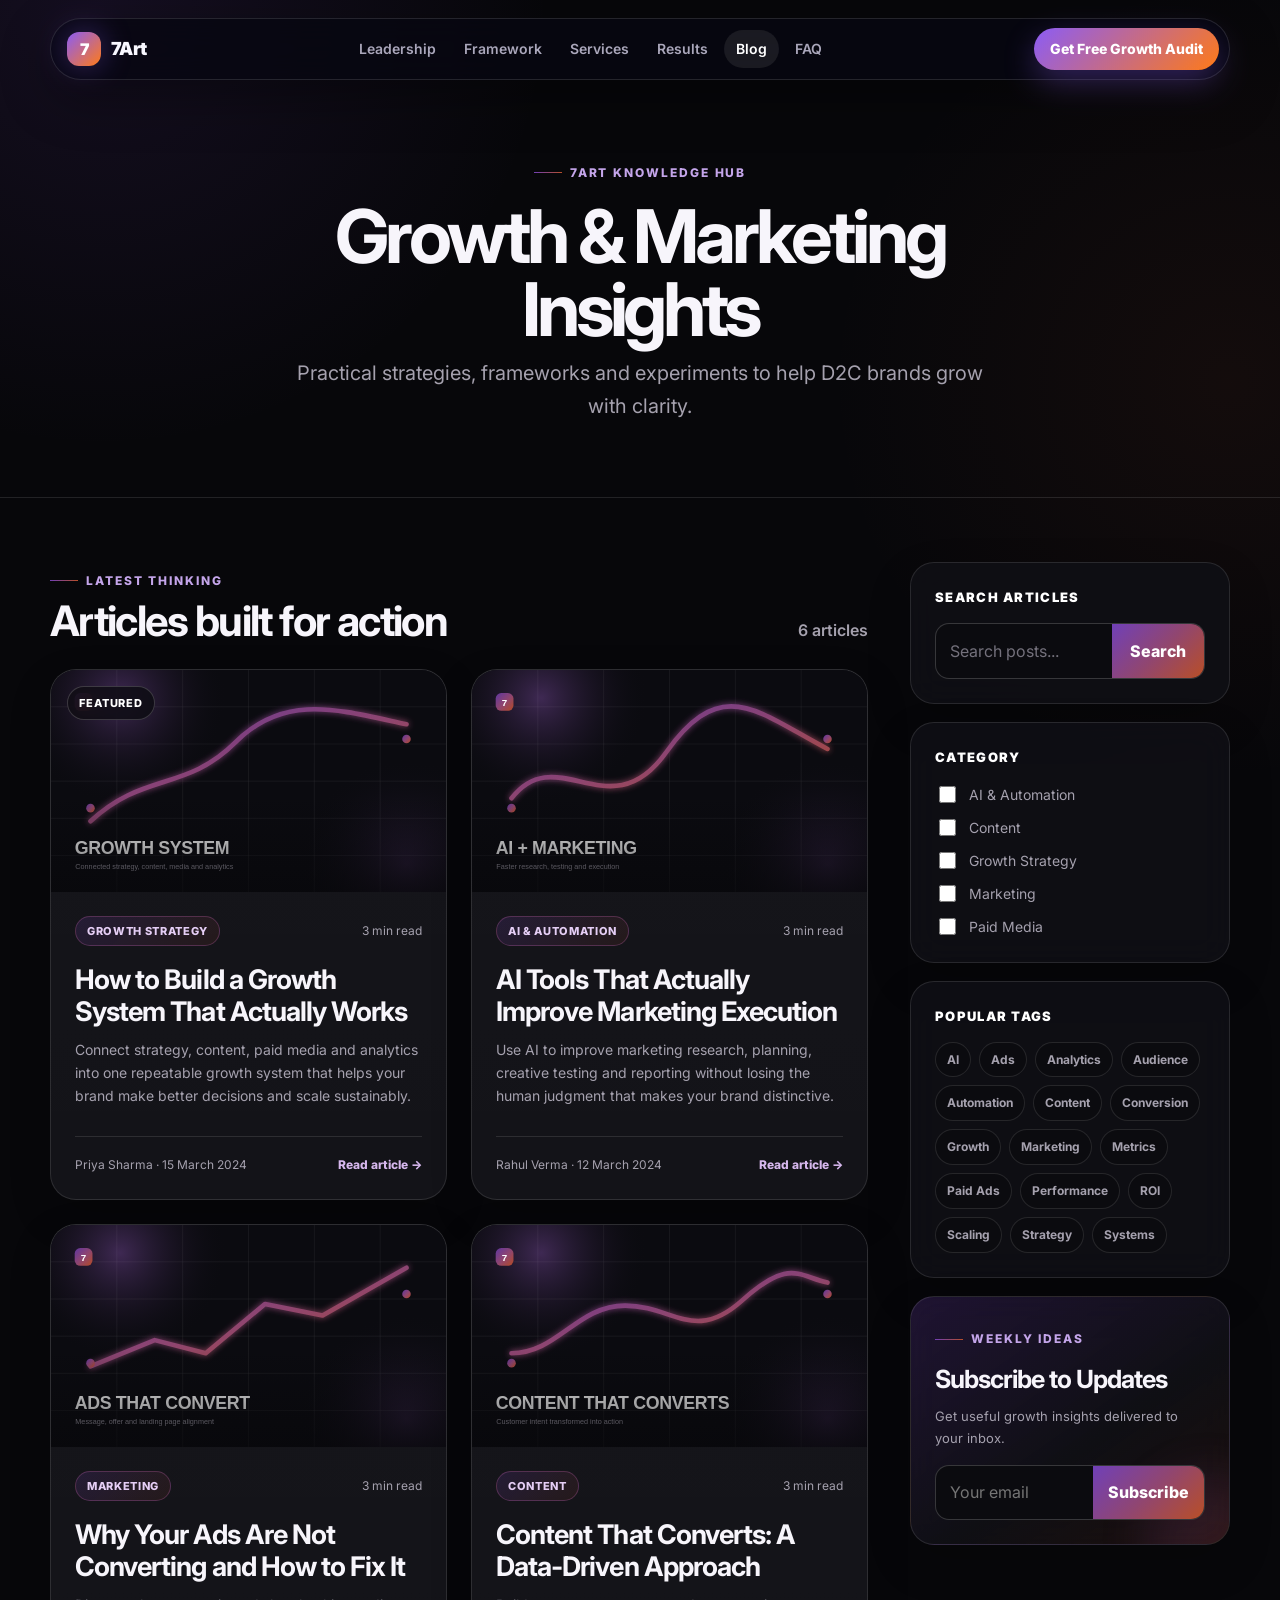
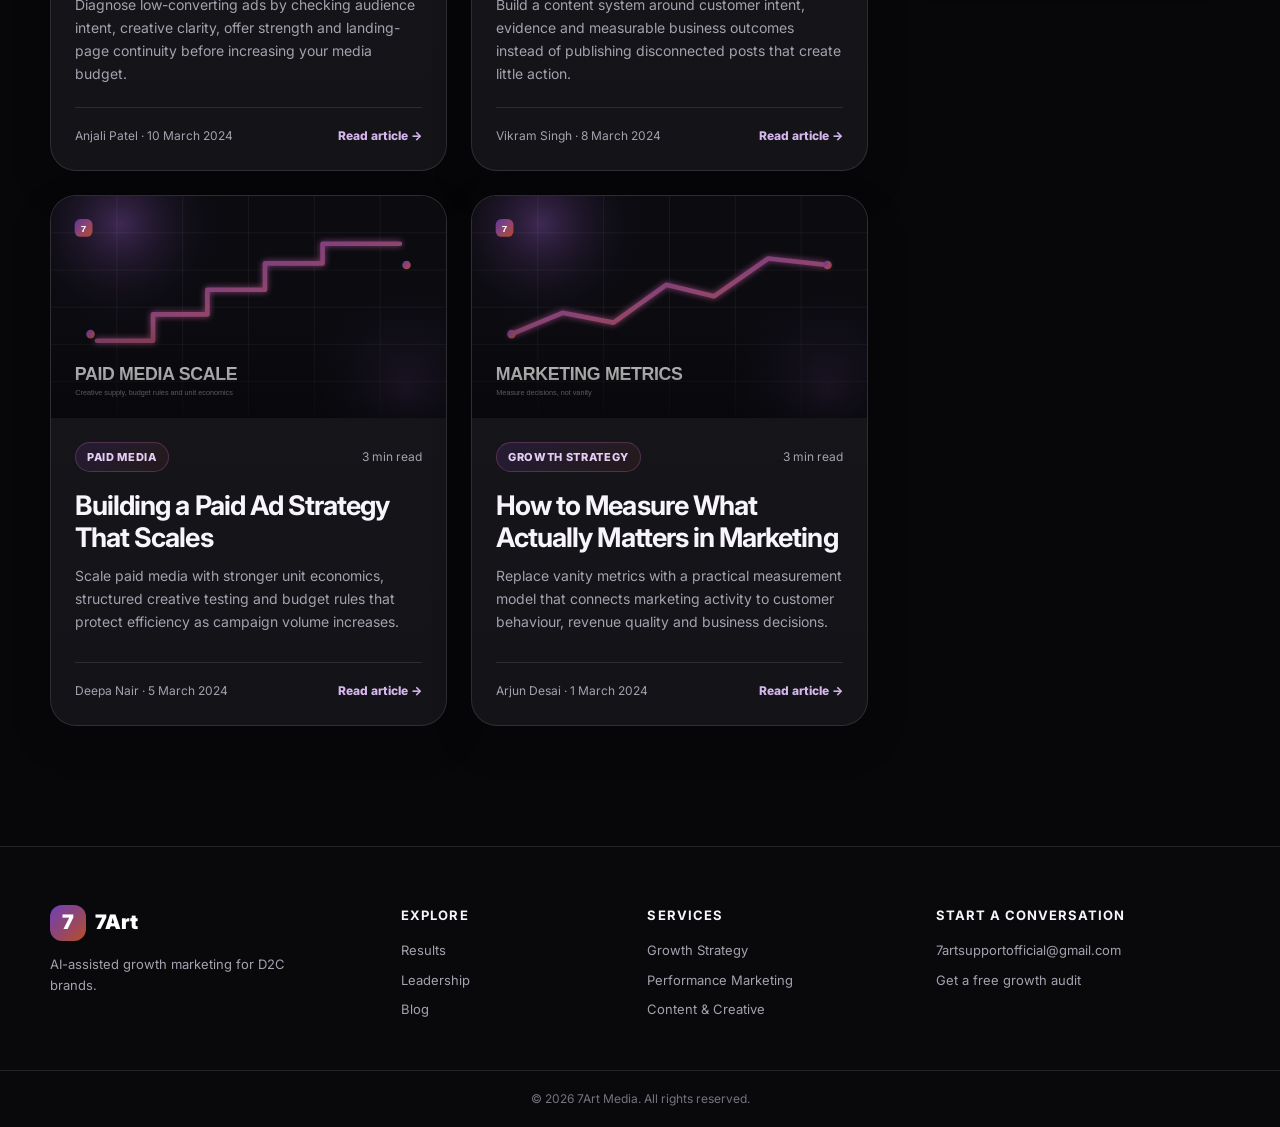
==== blog.html @ 2eda73a7 "Add files via upload" ====
<!doctype html>
<html lang="en">
<head>
  <meta charset="utf-8">
  <meta name="viewport" content="width=device-width, initial-scale=1">
  <title>Growth & Marketing Insights | 7Art Blog</title>
  <meta name="description" content="Actionable growth strategy, paid marketing, content, SEO and AI automation insights for D2C brands from the 7Art team.">
  <link rel="canonical" href="https://7artmedia.com/blog.html">
  <meta property="og:type" content="website">
  <meta property="og:title" content="Growth & Marketing Insights | 7Art Blog">
  <meta property="og:description" content="Actionable growth and marketing insights for ambitious D2C brands.">
  <meta property="og:url" content="https://7artmedia.com/blog.html">
  <meta property="og:image" content="https://7artmedia.com/favicon.png">
  <meta name="twitter:card" content="summary_large_image">
  <meta name="twitter:title" content="Growth & Marketing Insights | 7Art Blog">
  <meta name="twitter:description" content="Actionable growth and marketing insights for ambitious D2C brands.">
  <meta name="twitter:image" content="https://7artmedia.com/favicon.png">
  <link rel="alternate" type="application/rss+xml" title="7Art Blog RSS" href="https://7artmedia.com/rss.xml">
  <link rel="icon" href="/favicon.png">
  <link rel="preconnect" href="https://fonts.googleapis.com">
  <link rel="preconnect" href="https://fonts.gstatic.com" crossorigin>
  <link href="https://fonts.googleapis.com/css2?family=Inter:wght@400;500;600;700;800;900&display=swap" rel="stylesheet">
  <link rel="stylesheet" href="/global-navbar.css">
  <link rel="stylesheet" href="/blog-shared.css">
  <script type="application/ld+json">{"@context":"https://schema.org","@type":"ItemList","name":"7Art Growth & Marketing Insights","itemListElement":[{"@type":"ListItem","position":1,"url":"https://7artmedia.com/blog/how-to-build-a-growth-system-that-actually-works/","name":"How to Build a Growth System That Actually Works"},{"@type":"ListItem","position":2,"url":"https://7artmedia.com/blog/ai-tools-that-improve-marketing-execution/","name":"AI Tools That Actually Improve Marketing Execution"},{"@type":"ListItem","position":3,"url":"https://7artmedia.com/blog/why-your-ads-are-not-converting/","name":"Why Your Ads Are Not Converting and How to Fix It"},{"@type":"ListItem","position":4,"url":"https://7artmedia.com/blog/content-that-converts-data-driven-approach/","name":"Content That Converts: A Data-Driven Approach"},{"@type":"ListItem","position":5,"url":"https://7artmedia.com/blog/building-a-paid-ad-strategy-that-scales/","name":"Building a Paid Ad Strategy That Scales"},{"@type":"ListItem","position":6,"url":"https://7artmedia.com/blog/how-to-measure-what-matters-in-marketing/","name":"How to Measure What Actually Matters in Marketing"}]}</script>
</head>
<body class="blog-index-page">
  <a class="skip-link" href="#main-content">Skip to content</a>
  
  <nav class="global-nav" aria-label="Primary navigation" data-global-nav>
    <div class="global-nav__inner">
      <a class="global-nav__brand" href="/index.html" aria-label="7Art home">
        <span class="global-nav__mark" aria-hidden="true">7</span><span>7Art</span>
      </a>
      <div class="global-nav__links" id="globalNavLinks" data-global-nav-links>
        <a class="global-nav__link" href="/leadership.html">Leadership</a>
        <a class="global-nav__link" href="/index.html#framework">Framework</a>
        <a class="global-nav__link" href="/index.html#services">Services</a>
        <a class="global-nav__link" href="/results.html">Results</a>
        <a class="global-nav__link" href="/blog.html" aria-current="page">Blog</a>
        <a class="global-nav__link" href="/index.html#faq">FAQ</a>
      </div>
      <a class="global-nav__cta" href="/index.html#contact">Get Free Growth Audit</a>
      <button class="global-nav__toggle" type="button" aria-label="Open navigation" aria-controls="globalNavLinks" aria-expanded="false" data-global-nav-toggle>☰</button>
    </div>
  </nav>
  <header class="blog-hero">
    <div class="blog-shell">
      <span class="eyebrow">7ART KNOWLEDGE HUB</span>
      <h1>Growth &amp; Marketing Insights</h1>
      <p>Practical strategies, frameworks and experiments to help D2C brands grow with clarity.</p>
    </div>
  </header>
  <main class="blog-shell blog-layout" id="main-content">
    <section aria-labelledby="latest-posts-title">
      <div class="section-heading"><div><span class="eyebrow">LATEST THINKING</span><h2 id="latest-posts-title">Articles built for action</h2></div><p id="resultCount" aria-live="polite">6 articles</p></div>
      <div class="blog-grid" id="blogGrid"><article class="blog-card" data-blog-card data-category="growth strategy" data-tags="growth|strategy|systems" data-search="how to build a growth system that actually works connect strategy, content, paid media and analytics into one repeatable growth system that helps your brand make better decisions and scale sustainably. growth strategy growth strategy systems">
    <a class="blog-card__image" href="/blog/how-to-build-a-growth-system-that-actually-works/" aria-label="Read How to Build a Growth System That Actually Works">
      <img src="/assets/blog/placeholders/growth-system.svg" alt="Abstract purple and orange growth system framework with connected stages" loading="lazy" width="1200" height="675">
      <span class="featured-label">Featured</span>
    </a>
    <div class="blog-card__content">
      <div class="blog-card__meta"><span class="category-pill">Growth Strategy</span><span>3 min read</span></div>
      <h2><a href="/blog/how-to-build-a-growth-system-that-actually-works/">How to Build a Growth System That Actually Works</a></h2>
      <p>Connect strategy, content, paid media and analytics into one repeatable growth system that helps your brand make better decisions and scale sustainably.</p>
      <div class="blog-card__bottom"><span>Priya Sharma · <time datetime="2024-03-15T09:00:00.000Z">15 March 2024</time></span><a class="read-link" href="/blog/how-to-build-a-growth-system-that-actually-works/">Read article <span aria-hidden="true">→</span></a></div>
    </div>
  </article>
<article class="blog-card" data-blog-card data-category="ai &amp; automation" data-tags="ai|automation|marketing" data-search="ai tools that actually improve marketing execution use ai to improve marketing research, planning, creative testing and reporting without losing the human judgment that makes your brand distinctive. ai &amp; automation ai automation marketing">
    <a class="blog-card__image" href="/blog/ai-tools-that-improve-marketing-execution/" aria-label="Read AI Tools That Actually Improve Marketing Execution">
      <img src="/assets/blog/placeholders/ai-marketing.svg" alt="Abstract AI marketing workflow with connected purple and orange nodes" loading="lazy" width="1200" height="675">
      
    </a>
    <div class="blog-card__content">
      <div class="blog-card__meta"><span class="category-pill">AI &amp; Automation</span><span>3 min read</span></div>
      <h2><a href="/blog/ai-tools-that-improve-marketing-execution/">AI Tools That Actually Improve Marketing Execution</a></h2>
      <p>Use AI to improve marketing research, planning, creative testing and reporting without losing the human judgment that makes your brand distinctive.</p>
      <div class="blog-card__bottom"><span>Rahul Verma · <time datetime="2024-03-12T09:00:00.000Z">12 March 2024</time></span><a class="read-link" href="/blog/ai-tools-that-improve-marketing-execution/">Read article <span aria-hidden="true">→</span></a></div>
    </div>
  </article>
<article class="blog-card" data-blog-card data-category="marketing" data-tags="ads|conversion|performance" data-search="why your ads are not converting and how to fix it diagnose low-converting ads by checking audience intent, creative clarity, offer strength and landing-page continuity before increasing your media budget. marketing ads conversion performance">
    <a class="blog-card__image" href="/blog/why-your-ads-are-not-converting/" aria-label="Read Why Your Ads Are Not Converting and How to Fix It">
      <img src="/assets/blog/placeholders/ads-converting.svg" alt="Marketing conversion dashboard with a rising purple and orange performance line" loading="lazy" width="1200" height="675">
      
    </a>
    <div class="blog-card__content">
      <div class="blog-card__meta"><span class="category-pill">Marketing</span><span>3 min read</span></div>
      <h2><a href="/blog/why-your-ads-are-not-converting/">Why Your Ads Are Not Converting and How to Fix It</a></h2>
      <p>Diagnose low-converting ads by checking audience intent, creative clarity, offer strength and landing-page continuity before increasing your media budget.</p>
      <div class="blog-card__bottom"><span>Anjali Patel · <time datetime="2024-03-10T09:00:00.000Z">10 March 2024</time></span><a class="read-link" href="/blog/why-your-ads-are-not-converting/">Read article <span aria-hidden="true">→</span></a></div>
    </div>
  </article>
<article class="blog-card" data-blog-card data-category="content" data-tags="content|audience|conversion" data-search="content that converts: a data-driven approach build a content system around customer intent, evidence and measurable business outcomes instead of publishing disconnected posts that create little action. content content audience conversion">
    <a class="blog-card__image" href="/blog/content-that-converts-data-driven-approach/" aria-label="Read Content That Converts: A Data-Driven Approach">
      <img src="/assets/blog/placeholders/content-converts.svg" alt="Content strategy blocks flowing into a purple and orange conversion path" loading="lazy" width="1200" height="675">
      
    </a>
    <div class="blog-card__content">
      <div class="blog-card__meta"><span class="category-pill">Content</span><span>3 min read</span></div>
      <h2><a href="/blog/content-that-converts-data-driven-approach/">Content That Converts: A Data-Driven Approach</a></h2>
      <p>Build a content system around customer intent, evidence and measurable business outcomes instead of publishing disconnected posts that create little action.</p>
      <div class="blog-card__bottom"><span>Vikram Singh · <time datetime="2024-03-08T09:00:00.000Z">8 March 2024</time></span><a class="read-link" href="/blog/content-that-converts-data-driven-approach/">Read article <span aria-hidden="true">→</span></a></div>
    </div>
  </article>
<article class="blog-card" data-blog-card data-category="paid media" data-tags="paid ads|scaling|strategy" data-search="building a paid ad strategy that scales scale paid media with stronger unit economics, structured creative testing and budget rules that protect efficiency as campaign volume increases. paid media paid ads scaling strategy">
    <a class="blog-card__image" href="/blog/building-a-paid-ad-strategy-that-scales/" aria-label="Read Building a Paid Ad Strategy That Scales">
      <img src="/assets/blog/placeholders/paid-ad-strategy.svg" alt="Paid advertising scale framework represented by layered purple and orange bars" loading="lazy" width="1200" height="675">
      
    </a>
    <div class="blog-card__content">
      <div class="blog-card__meta"><span class="category-pill">Paid Media</span><span>3 min read</span></div>
      <h2><a href="/blog/building-a-paid-ad-strategy-that-scales/">Building a Paid Ad Strategy That Scales</a></h2>
      <p>Scale paid media with stronger unit economics, structured creative testing and budget rules that protect efficiency as campaign volume increases.</p>
      <div class="blog-card__bottom"><span>Deepa Nair · <time datetime="2024-03-05T09:00:00.000Z">5 March 2024</time></span><a class="read-link" href="/blog/building-a-paid-ad-strategy-that-scales/">Read article <span aria-hidden="true">→</span></a></div>
    </div>
  </article>
<article class="blog-card" data-blog-card data-category="growth strategy" data-tags="metrics|analytics|roi" data-search="how to measure what actually matters in marketing replace vanity metrics with a practical measurement model that connects marketing activity to customer behaviour, revenue quality and business decisions. growth strategy metrics analytics roi">
    <a class="blog-card__image" href="/blog/how-to-measure-what-matters-in-marketing/" aria-label="Read How to Measure What Actually Matters in Marketing">
      <img src="/assets/blog/placeholders/marketing-metrics.svg" alt="Marketing measurement dashboard with dark purple and orange data visualisation" loading="lazy" width="1200" height="675">
      
    </a>
    <div class="blog-card__content">
      <div class="blog-card__meta"><span class="category-pill">Growth Strategy</span><span>3 min read</span></div>
      <h2><a href="/blog/how-to-measure-what-matters-in-marketing/">How to Measure What Actually Matters in Marketing</a></h2>
      <p>Replace vanity metrics with a practical measurement model that connects marketing activity to customer behaviour, revenue quality and business decisions.</p>
      <div class="blog-card__bottom"><span>Arjun Desai · <time datetime="2024-03-01T09:00:00.000Z">1 March 2024</time></span><a class="read-link" href="/blog/how-to-measure-what-matters-in-marketing/">Read article <span aria-hidden="true">→</span></a></div>
    </div>
  </article></div>
      <nav class="pagination" id="pagination" aria-label="Blog pagination"></nav>
      <div class="empty-state" id="emptyState" hidden><h2>No matching posts</h2><p>Try a different search term or clear the filters.</p><button type="button" id="clearFilters">Clear all filters</button></div>
    </section>
    <aside class="blog-sidebar" aria-label="Blog filters">
      <div class="sidebar-card">
        <label class="filter-title" for="searchInput">Search articles</label>
        <div class="search-box"><input id="searchInput" type="search" placeholder="Search posts..." autocomplete="off"><button type="button" id="searchButton">Search</button></div>
      </div>
      <div class="sidebar-card">
        <h2 class="filter-title">Category</h2>
        <div class="filter-options"><label class="filter-option"><input type="checkbox" value="ai &amp; automation"><span>AI &amp; Automation</span></label><label class="filter-option"><input type="checkbox" value="content"><span>Content</span></label><label class="filter-option"><input type="checkbox" value="growth strategy"><span>Growth Strategy</span></label><label class="filter-option"><input type="checkbox" value="marketing"><span>Marketing</span></label><label class="filter-option"><input type="checkbox" value="paid media"><span>Paid Media</span></label></div>
      </div>
      <div class="sidebar-card">
        <h2 class="filter-title">Popular tags</h2>
        <div class="tag-list"><button type="button" class="tag" data-tag="ai">AI</button><button type="button" class="tag" data-tag="ads">Ads</button><button type="button" class="tag" data-tag="analytics">Analytics</button><button type="button" class="tag" data-tag="audience">Audience</button><button type="button" class="tag" data-tag="automation">Automation</button><button type="button" class="tag" data-tag="content">Content</button><button type="button" class="tag" data-tag="conversion">Conversion</button><button type="button" class="tag" data-tag="growth">Growth</button><button type="button" class="tag" data-tag="marketing">Marketing</button><button type="button" class="tag" data-tag="metrics">Metrics</button><button type="button" class="tag" data-tag="paid ads">Paid Ads</button><button type="button" class="tag" data-tag="performance">Performance</button><button type="button" class="tag" data-tag="roi">ROI</button><button type="button" class="tag" data-tag="scaling">Scaling</button><button type="button" class="tag" data-tag="strategy">Strategy</button><button type="button" class="tag" data-tag="systems">Systems</button></div>
      </div>
      <div class="sidebar-card subscribe-card">
        <span class="eyebrow">WEEKLY IDEAS</span><h2>Subscribe to Updates</h2><p>Get useful growth insights delivered to your inbox.</p>
        <form class="newsletter" id="newsletterForm"><label class="sr-only" for="newsletterEmail">Your email</label><input id="newsletterEmail" type="email" placeholder="Your email" required><button type="submit">Subscribe</button></form>
      </div>
    </aside>
  </main>
  
  <footer class="blog-footer-site">
    <div class="blog-footer-grid">
      <div>
        <a class="footer-brand" href="/index.html"><span>7</span>7Art</a>
        <p>AI-assisted growth marketing for D2C brands.</p>
      </div>
      <div><h2>Explore</h2><a href="/results.html">Results</a><a href="/leadership.html">Leadership</a><a href="/blog.html">Blog</a></div>
      <div><h2>Services</h2><a href="/index.html#services">Growth Strategy</a><a href="/index.html#services">Performance Marketing</a><a href="/index.html#services">Content & Creative</a></div>
      <div><h2>Start a conversation</h2><a href="mailto:7artsupportofficial@gmail.com">7artsupportofficial@gmail.com</a><a href="/index.html#contact">Get a free growth audit</a></div>
    </div>
    <div class="blog-footer-bottom">© 2026 7Art Media. All rights reserved.</div>
  </footer>
  <script src="/global-navbar.js"></script>
  <script src="/blog.js"></script>
</body>
</html>
---- global-navbar.css ----
/* Shared 7Art navigation — used on Home, Leadership, Results and Blog */
.global-nav,
.global-nav * {
  box-sizing: border-box;
}

.global-nav {
  --global-nav-text: #f8f7ff;
  --global-nav-muted: #aaa7bb;
  --global-nav-stroke: rgba(255, 255, 255, 0.12);
  --global-nav-purple: #8b5cf6;
  --global-nav-orange: #ff7a18;
  position: fixed;
  top: 18px;
  left: 50%;
  z-index: 1000;
  width: min(1180px, calc(100% - 28px));
  transform: translateX(-50%);
  border: 1px solid var(--global-nav-stroke);
  border-radius: 999px;
  background: rgba(7, 7, 17, 0.78);
  -webkit-backdrop-filter: blur(22px);
  backdrop-filter: blur(22px);
  box-shadow: 0 18px 50px rgba(0, 0, 0, 0.35);
  color: var(--global-nav-text);
  font-family: Inter, system-ui, -apple-system, BlinkMacSystemFont, "Segoe UI", sans-serif;
}

.global-nav__inner {
  min-height: 60px;
  display: flex;
  align-items: center;
  justify-content: space-between;
  gap: 22px;
  padding: 8px 10px 8px 16px;
}

.global-nav__brand {
  display: inline-flex;
  align-items: center;
  gap: 10px;
  flex: 0 0 auto;
  color: var(--global-nav-text);
  text-decoration: none;
  font-size: 18px;
  font-weight: 900;
  line-height: 1;
  letter-spacing: -0.04em;
}

.global-nav__mark {
  width: 34px;
  height: 34px;
  display: grid;
  place-items: center;
  flex: 0 0 34px;
  border-radius: 12px;
  color: #fff;
  background: linear-gradient(135deg, var(--global-nav-purple), var(--global-nav-orange));
  box-shadow: 0 0 30px rgba(139, 92, 246, 0.38);
  font-size: 16px;
  font-weight: 900;
  line-height: 1;
}

.global-nav__links {
  display: flex;
  align-items: center;
  justify-content: center;
  gap: 4px;
  margin: 0 auto;
}

.global-nav__link {
  display: inline-flex;
  align-items: center;
  justify-content: center;
  min-height: 38px;
  padding: 0 12px;
  border-radius: 999px;
  color: var(--global-nav-muted);
  text-decoration: none;
  white-space: nowrap;
  font-size: 14px;
  font-weight: 600;
  line-height: 1;
  letter-spacing: 0;
  transition: color 0.25s ease, background 0.25s ease;
}

.global-nav__link:hover,
.global-nav__link:focus-visible,
.global-nav__link[aria-current="page"] {
  color: #fff;
  background: rgba(255, 255, 255, 0.08);
}

.global-nav__cta {
  min-height: 42px;
  display: inline-flex;
  align-items: center;
  justify-content: center;
  flex: 0 0 auto;
  padding: 0 16px;
  border-radius: 999px;
  color: #fff;
  background: linear-gradient(135deg, var(--global-nav-purple), var(--global-nav-orange));
  box-shadow: 0 12px 32px rgba(139, 92, 246, 0.32);
  text-decoration: none;
  white-space: nowrap;
  font-size: 14px;
  font-weight: 800;
  line-height: 1;
  transition: transform 0.25s ease, box-shadow 0.25s ease;
}

.global-nav__cta:hover,
.global-nav__cta:focus-visible {
  color: #fff;
  transform: translateY(-2px);
  box-shadow: 0 17px 42px rgba(255, 122, 24, 0.26);
}

.global-nav__toggle {
  width: 42px;
  height: 42px;
  display: none;
  place-items: center;
  flex: 0 0 42px;
  border: 1px solid var(--global-nav-stroke);
  border-radius: 14px;
  color: #fff;
  background: rgba(255, 255, 255, 0.06);
  cursor: pointer;
  font: inherit;
  font-size: 20px;
  line-height: 1;
}

@media (max-width: 1040px) {
  .global-nav__inner {
    gap: 12px;
  }

  .global-nav__links {
    position: absolute;
    top: calc(100% + 12px);
    left: 0;
    right: 0;
    display: none;
    margin: 0;
    padding: 12px;
    border: 1px solid var(--global-nav-stroke);
    border-radius: 24px;
    background: rgba(7, 7, 17, 0.96);
    -webkit-backdrop-filter: blur(22px);
    backdrop-filter: blur(22px);
    box-shadow: 0 20px 45px rgba(0, 0, 0, 0.42);
  }

  .global-nav__links.is-open {
    display: grid;
    grid-template-columns: repeat(2, minmax(0, 1fr));
    gap: 6px;
  }

  .global-nav__link {
    width: 100%;
    min-height: 44px;
    justify-content: flex-start;
    padding: 0 14px;
  }

  .global-nav__cta {
    margin-left: auto;
  }

  .global-nav__toggle {
    display: grid;
  }
}

@media (max-width: 680px) {
  .global-nav {
    top: 10px;
    width: calc(100% - 20px);
  }

  .global-nav__inner {
    min-height: 56px;
    padding: 7px 8px 7px 12px;
  }

  .global-nav__brand {
    font-size: 17px;
  }

  .global-nav__cta {
    display: none;
  }

  .global-nav__links.is-open {
    grid-template-columns: 1fr;
  }
}

@media (prefers-reduced-motion: reduce) {
  .global-nav__link,
  .global-nav__cta {
    transition: none;
  }
}
---- blog-shared.css ----
:root {
  --blog-bg: #07070a;
  --blog-surface: #101015;
  --blog-surface-2: #16161d;
  --blog-text: #f7f5fb;
  --blog-muted: #a5a1ae;
  --blog-border: rgba(255,255,255,.11);
  --blog-border-strong: rgba(255,255,255,.18);
  --blog-purple: #7040b8;
  --blog-magenta: #91466f;
  --blog-orange: #b94f27;
  --blog-gradient: linear-gradient(135deg, #7040b8 0%, #91466f 52%, #b94f27 100%);
  --blog-gradient-soft: linear-gradient(135deg, rgba(112,64,184,.18), rgba(185,79,39,.10));
  --blog-shadow: 0 26px 70px rgba(0,0,0,.38);
}

* { box-sizing: border-box; }
html { scroll-behavior: smooth; }
body {
  margin: 0;
  min-height: 100vh;
  color: var(--blog-text);
  background:
    radial-gradient(circle at 8% 0%, rgba(112,64,184,.13), transparent 28rem),
    radial-gradient(circle at 96% 14%, rgba(185,79,39,.07), transparent 25rem),
    var(--blog-bg);
  font-family: Inter, system-ui, -apple-system, BlinkMacSystemFont, "Segoe UI", sans-serif;
  line-height: 1.65;
}
img { display: block; max-width: 100%; }
a { color: inherit; }
button, input { font: inherit; }
button { cursor: pointer; }

.skip-link {
  position: fixed;
  top: 8px;
  left: 8px;
  z-index: 2000;
  transform: translateY(-150%);
  padding: 10px 14px;
  border-radius: 10px;
  color: #fff;
  background: #111;
}
.skip-link:focus { transform: none; }
.sr-only {
  position: absolute !important;
  width: 1px !important;
  height: 1px !important;
  padding: 0 !important;
  margin: -1px !important;
  overflow: hidden !important;
  clip: rect(0,0,0,0) !important;
  white-space: nowrap !important;
  border: 0 !important;
}
.blog-shell { width: min(1180px, calc(100% - 36px)); margin: 0 auto; }
.eyebrow {
  display: inline-flex;
  align-items: center;
  gap: 8px;
  color: #c4a5ea;
  font-size: 12px;
  font-weight: 800;
  letter-spacing: .16em;
}
.eyebrow::before { content: ""; width: 28px; height: 1px; background: var(--blog-gradient); }

.blog-hero {
  padding: 154px 0 74px;
  border-bottom: 1px solid var(--blog-border);
  text-align: center;
}
.blog-hero h1 {
  max-width: 850px;
  margin: 18px auto 12px;
  font-size: clamp(40px, 7vw, 74px);
  line-height: .98;
  letter-spacing: -.055em;
}
.blog-hero p { max-width: 700px; margin: 0 auto; color: var(--blog-muted); font-size: clamp(16px, 2vw, 20px); }
.blog-layout {
  display: grid;
  grid-template-columns: minmax(0, 1fr) 320px;
  gap: 42px;
  align-items: start;
  padding: 64px 0 86px;
}
.section-heading {
  display: flex;
  align-items: end;
  justify-content: space-between;
  gap: 24px;
  margin-bottom: 26px;
}
.section-heading h2 { margin: 7px 0 0; font-size: clamp(28px, 4vw, 42px); line-height: 1.08; letter-spacing: -.04em; }
.section-heading > p { margin: 0; color: var(--blog-muted); font-weight: 600; }
.blog-grid { display: grid; grid-template-columns: repeat(2, minmax(0,1fr)); gap: 24px; }
.blog-card {
  overflow: hidden;
  border: 1px solid var(--blog-border);
  border-radius: 26px;
  background: linear-gradient(180deg, rgba(255,255,255,.025), rgba(255,255,255,.012)), var(--blog-surface);
  box-shadow: 0 16px 42px rgba(0,0,0,.18);
  transition: transform .24s ease, border-color .24s ease, box-shadow .24s ease;
}
.blog-card:hover { transform: translateY(-5px); border-color: rgba(135,71,145,.72); box-shadow: var(--blog-shadow); }
.blog-card__image { position: relative; display: block; aspect-ratio: 16/9; overflow: hidden; background: #14141a; }
.blog-card__image::after { content: ""; position: absolute; inset: auto 0 0; height: 44%; background: linear-gradient(transparent, rgba(7,7,10,.66)); pointer-events: none; }
.blog-card__image img { width: 100%; height: 100%; object-fit: cover; transition: transform .35s ease; }
.blog-card:hover .blog-card__image img { transform: scale(1.035); }
.featured-label {
  position: absolute;
  z-index: 1;
  top: 16px;
  left: 16px;
  padding: 7px 11px;
  border: 1px solid rgba(255,255,255,.18);
  border-radius: 999px;
  color: #fff;
  background: rgba(11,11,16,.78);
  backdrop-filter: blur(12px);
  font-size: 11px;
  font-weight: 800;
  letter-spacing: .08em;
  text-transform: uppercase;
}
.blog-card__content { padding: 24px; }
.blog-card__meta { display: flex; align-items: center; justify-content: space-between; gap: 12px; color: var(--blog-muted); font-size: 12px; }
.category-pill {
  display: inline-flex;
  align-items: center;
  min-height: 30px;
  padding: 0 11px;
  border: 1px solid rgba(142,74,129,.45);
  border-radius: 999px;
  color: #e5cef5;
  background: var(--blog-gradient-soft);
  font-size: 11px;
  font-weight: 800;
  letter-spacing: .06em;
  text-transform: uppercase;
}
.blog-card h2 { margin: 18px 0 10px; font-size: clamp(20px, 2.7vw, 27px); line-height: 1.18; letter-spacing: -.035em; }
.blog-card h2 a { text-decoration: none; }
.blog-card h2 a:hover { color: #ddc7f5; }
.blog-card__content > p { min-height: 76px; margin: 0; color: var(--blog-muted); font-size: 14px; }
.blog-card__bottom { display: flex; align-items: center; justify-content: space-between; gap: 14px; margin-top: 22px; padding-top: 18px; border-top: 1px solid var(--blog-border); color: var(--blog-muted); font-size: 12px; }
.read-link {
  position: relative;
  color: #d6b7ed;
  font-weight: 800;
  text-decoration: none;
  white-space: nowrap;
}
.read-link::after { content: ""; position: absolute; left: 0; right: 100%; bottom: -3px; height: 2px; background: var(--blog-gradient); transition: right .2s ease; }
.read-link:hover::after { right: 0; }
.blog-sidebar { position: sticky; top: 100px; display: grid; gap: 18px; }
.sidebar-card {
  padding: 24px;
  border: 1px solid var(--blog-border);
  border-radius: 24px;
  background: rgba(16,16,21,.86);
  box-shadow: 0 18px 44px rgba(0,0,0,.18);
  backdrop-filter: blur(16px);
}
.filter-title { display: block; margin: 0 0 14px; color: #fff; font-size: 13px; font-weight: 900; letter-spacing: .1em; text-transform: uppercase; }
.search-box { display: flex; overflow: hidden; border: 1px solid var(--blog-border-strong); border-radius: 14px; background: #0b0b0f; }
.search-box:focus-within { border-color: rgba(126,68,164,.85); box-shadow: 0 0 0 3px rgba(112,64,184,.13); }
.search-box input { width: 100%; min-width: 0; border: 0; outline: 0; padding: 14px 14px; color: #fff; background: transparent; }
.search-box input::placeholder { color: #74717c; }
.search-box button, .newsletter button, .empty-state button {
  border: 0;
  color: #fff;
  background: var(--blog-gradient);
  font-weight: 800;
}
.search-box button { padding: 0 18px; }
.filter-options { display: grid; gap: 10px; }
.filter-option { display: flex; align-items: center; gap: 10px; color: var(--blog-muted); cursor: pointer; font-size: 14px; }
.filter-option:hover { color: #fff; }
.filter-option input { width: 17px; height: 17px; accent-color: #7d46ad; }
.tag-list { display: flex; flex-wrap: wrap; gap: 8px; }
.tag {
  border: 1px solid var(--blog-border);
  border-radius: 999px;
  padding: 7px 11px;
  color: var(--blog-muted);
  background: #0b0b0f;
  font-size: 12px;
  font-weight: 700;
}
.tag:hover, .tag.is-active { color: #fff; border-color: rgba(146,70,111,.75); background: var(--blog-gradient-soft); }
.subscribe-card { overflow: hidden; position: relative; background: linear-gradient(145deg, rgba(112,64,184,.24), rgba(16,16,21,.94) 58%, rgba(185,79,39,.12)); }
.subscribe-card::after { content: ""; position: absolute; width: 130px; height: 130px; right: -45px; bottom: -60px; border-radius: 50%; background: var(--blog-gradient); filter: blur(24px); opacity: .18; }
.subscribe-card h2 { margin: 10px 0 6px; font-size: 25px; letter-spacing: -.04em; }
.subscribe-card p { margin: 0 0 16px; color: var(--blog-muted); font-size: 13px; }
.newsletter { position: relative; z-index: 1; display: flex; overflow: hidden; border: 1px solid var(--blog-border-strong); border-radius: 14px; background: #0b0b0f; }
.newsletter input { min-width: 0; width: 100%; padding: 13px 14px; border: 0; outline: 0; color: #fff; background: transparent; }
.newsletter button { padding: 0 15px; }
.pagination { display: flex; justify-content: center; gap: 8px; margin-top: 34px; }
.pagination button {
  min-width: 42px;
  height: 42px;
  border: 1px solid var(--blog-border);
  border-radius: 999px;
  color: var(--blog-muted);
  background: #101015;
  font-weight: 800;
}
.pagination button:hover, .pagination button.is-active { color: #fff; border-color: transparent; background: var(--blog-gradient); }
.empty-state { margin-top: 26px; padding: 46px 24px; border: 1px dashed var(--blog-border-strong); border-radius: 24px; text-align: center; }
.empty-state h2 { margin: 0 0 8px; }
.empty-state p { margin: 0 0 18px; color: var(--blog-muted); }
.empty-state button { padding: 11px 16px; border-radius: 999px; }

.article-shell { width: min(860px, calc(100% - 36px)); margin: 0 auto; padding-top: 132px; }
.breadcrumbs { display: flex; flex-wrap: wrap; gap: 9px; color: var(--blog-muted); font-size: 13px; }
.breadcrumbs a { text-decoration: none; }
.breadcrumbs a:hover { color: #fff; }
.breadcrumbs span:last-child { max-width: 400px; overflow: hidden; text-overflow: ellipsis; white-space: nowrap; }
.article-header { padding: 48px 0 32px; text-align: center; }
.article-header h1 { margin: 20px auto 18px; font-size: clamp(38px, 7vw, 70px); line-height: 1.02; letter-spacing: -.055em; }
.article-deck { max-width: 760px; margin: 0 auto; color: var(--blog-muted); font-size: clamp(17px, 2vw, 21px); }
.article-meta { display: flex; justify-content: center; flex-wrap: wrap; gap: 10px 22px; margin-top: 24px; color: var(--blog-muted); font-size: 13px; }
.article-meta span:not(:last-child)::after { content: "•"; margin-left: 22px; color: #5f5b67; }
.article-tags { display: flex; justify-content: center; flex-wrap: wrap; gap: 7px; margin-top: 18px; }
.article-tags span { padding: 6px 10px; border: 1px solid var(--blog-border); border-radius: 999px; color: #aaa5b2; background: rgba(255,255,255,.025); font-size: 11px; font-weight: 700; }
.article-cover { overflow: hidden; margin: 24px 0 52px; border: 1px solid var(--blog-border); border-radius: 30px; box-shadow: var(--blog-shadow); background: #111; }
.article-cover img { width: 100%; aspect-ratio: 16/9; object-fit: cover; }
.article-content { color: #d7d4dc; font-size: 18px; line-height: 1.82; }
.article-content > *:first-child { margin-top: 0; }
.article-content h2, .article-content h3, .article-content h4 { scroll-margin-top: 120px; color: #fff; line-height: 1.18; letter-spacing: -.035em; }
.article-content h2 { margin: 56px 0 18px; font-size: clamp(28px, 4vw, 40px); }
.article-content h3 { margin: 38px 0 14px; font-size: 26px; }
.article-content h4 { margin: 30px 0 12px; font-size: 21px; }
.article-content p { margin: 0 0 24px; }
.article-content a { color: #d1aceb; text-decoration-thickness: 1px; text-underline-offset: 4px; }
.article-content strong { color: #fff; }
.article-content ul, .article-content ol { margin: 0 0 28px; padding-left: 26px; }
.article-content li { margin: 8px 0; }
.article-content blockquote { margin: 34px 0; padding: 22px 24px; border-left: 3px solid transparent; border-image: var(--blog-gradient) 1; border-radius: 0 18px 18px 0; color: #e9e4ed; background: var(--blog-gradient-soft); }
.article-content blockquote p:last-child { margin-bottom: 0; }
.article-content img { margin: 34px auto; border: 1px solid var(--blog-border); border-radius: 20px; }
.article-content pre { overflow-x: auto; margin: 30px 0; padding: 20px; border: 1px solid var(--blog-border); border-radius: 16px; background: #0b0b0f; font-size: 14px; }
.article-content code { padding: 2px 6px; border-radius: 6px; background: rgba(255,255,255,.07); font-size: .9em; }
.article-content pre code { padding: 0; background: transparent; }
.article-content hr { margin: 48px 0; border: 0; border-top: 1px solid var(--blog-border); }
.author-box { display: grid; grid-template-columns: auto 1fr auto; gap: 18px; align-items: center; margin: 62px 0 84px; padding: 24px; border: 1px solid var(--blog-border); border-radius: 24px; background: var(--blog-surface); }
.author-avatar { width: 54px; height: 54px; display: grid; place-items: center; border-radius: 17px; color: #fff; background: var(--blog-gradient); font-size: 26px; font-weight: 900; }
.author-box span { color: var(--blog-muted); font-size: 11px; text-transform: uppercase; letter-spacing: .1em; }
.author-box h2 { margin: 2px 0; font-size: 20px; }
.author-box p { margin: 0; color: var(--blog-muted); font-size: 13px; }
.author-box > a { padding: 10px 14px; border-radius: 999px; color: #fff; background: var(--blog-gradient); text-decoration: none; font-size: 12px; font-weight: 800; white-space: nowrap; }
.related-section { padding: 68px 0 82px; border-top: 1px solid var(--blog-border); background: rgba(255,255,255,.012); }
.related-grid { display: grid; grid-template-columns: repeat(3, minmax(0,1fr)); gap: 20px; }
.related-card { overflow: hidden; border: 1px solid var(--blog-border); border-radius: 22px; background: var(--blog-surface); }
.related-card a { display: block; padding-bottom: 20px; text-decoration: none; }
.related-card img { width: 100%; aspect-ratio: 16/9; object-fit: cover; }
.related-card span { display: block; margin: 18px 18px 8px; color: #c6a5df; font-size: 11px; font-weight: 800; text-transform: uppercase; letter-spacing: .07em; }
.related-card h3 { margin: 0 18px 8px; font-size: 19px; line-height: 1.25; }
.related-card p { margin: 0 18px; color: var(--blog-muted); font-size: 12px; }

.blog-footer-site { border-top: 1px solid var(--blog-border); background: #09090c; }
.blog-footer-grid { width: min(1180px, calc(100% - 36px)); margin: 0 auto; padding: 58px 0 42px; display: grid; grid-template-columns: 1.5fr 1fr 1.2fr 1.4fr; gap: 36px; }
.footer-brand { display: inline-flex; align-items: center; gap: 9px; color: #fff; text-decoration: none; font-size: 20px; font-weight: 900; }
.footer-brand span { width: 36px; height: 36px; display: grid; place-items: center; border-radius: 12px; background: var(--blog-gradient); }
.blog-footer-grid p { max-width: 260px; color: var(--blog-muted); font-size: 13px; }
.blog-footer-grid h2 { margin: 0 0 14px; font-size: 13px; text-transform: uppercase; letter-spacing: .08em; }
.blog-footer-grid > div > a:not(.footer-brand) { display: block; margin: 8px 0; color: var(--blog-muted); text-decoration: none; font-size: 13px; }
.blog-footer-grid > div > a:hover { color: #fff; }
.blog-footer-bottom { padding: 18px; border-top: 1px solid var(--blog-border); color: #77737e; text-align: center; font-size: 12px; }

@media (max-width: 980px) {
  .blog-layout { grid-template-columns: 1fr; }
  .blog-sidebar { position: static; grid-template-columns: repeat(2, minmax(0,1fr)); }
  .subscribe-card { grid-column: span 2; }
  .related-grid { grid-template-columns: repeat(2,minmax(0,1fr)); }
  .related-card:last-child { display: none; }
  .blog-footer-grid { grid-template-columns: repeat(2,minmax(0,1fr)); }
}
@media (max-width: 700px) {
  .blog-shell, .article-shell, .blog-footer-grid { width: min(100% - 24px, 1180px); }
  .blog-hero { padding: 122px 0 54px; }
  .blog-layout { padding-top: 44px; }
  .section-heading { align-items: flex-start; flex-direction: column; gap: 8px; }
  .blog-grid { grid-template-columns: 1fr; }
  .blog-card__content > p { min-height: 0; }
  .blog-sidebar { grid-template-columns: 1fr; }
  .subscribe-card { grid-column: auto; }
  .article-shell { padding-top: 110px; }
  .article-header { padding-top: 34px; }
  .article-meta span:not(:last-child)::after { display: none; }
  .article-cover { margin-bottom: 38px; border-radius: 20px; }
  .article-content { font-size: 17px; }
  .author-box { grid-template-columns: auto 1fr; }
  .author-box > a { grid-column: 1 / -1; text-align: center; }
  .related-grid { grid-template-columns: 1fr; }
  .related-card:last-child { display: block; }
  .blog-footer-grid { grid-template-columns: 1fr; }
}
@media (max-width: 460px) {
  .blog-card__bottom { align-items: flex-start; flex-direction: column; }
  .search-box, .newsletter { display: grid; }
  .search-box button, .newsletter button { min-height: 44px; }
}
@media (prefers-reduced-motion: reduce) {
  *, *::before, *::after { scroll-behavior: auto !important; transition: none !important; }
}
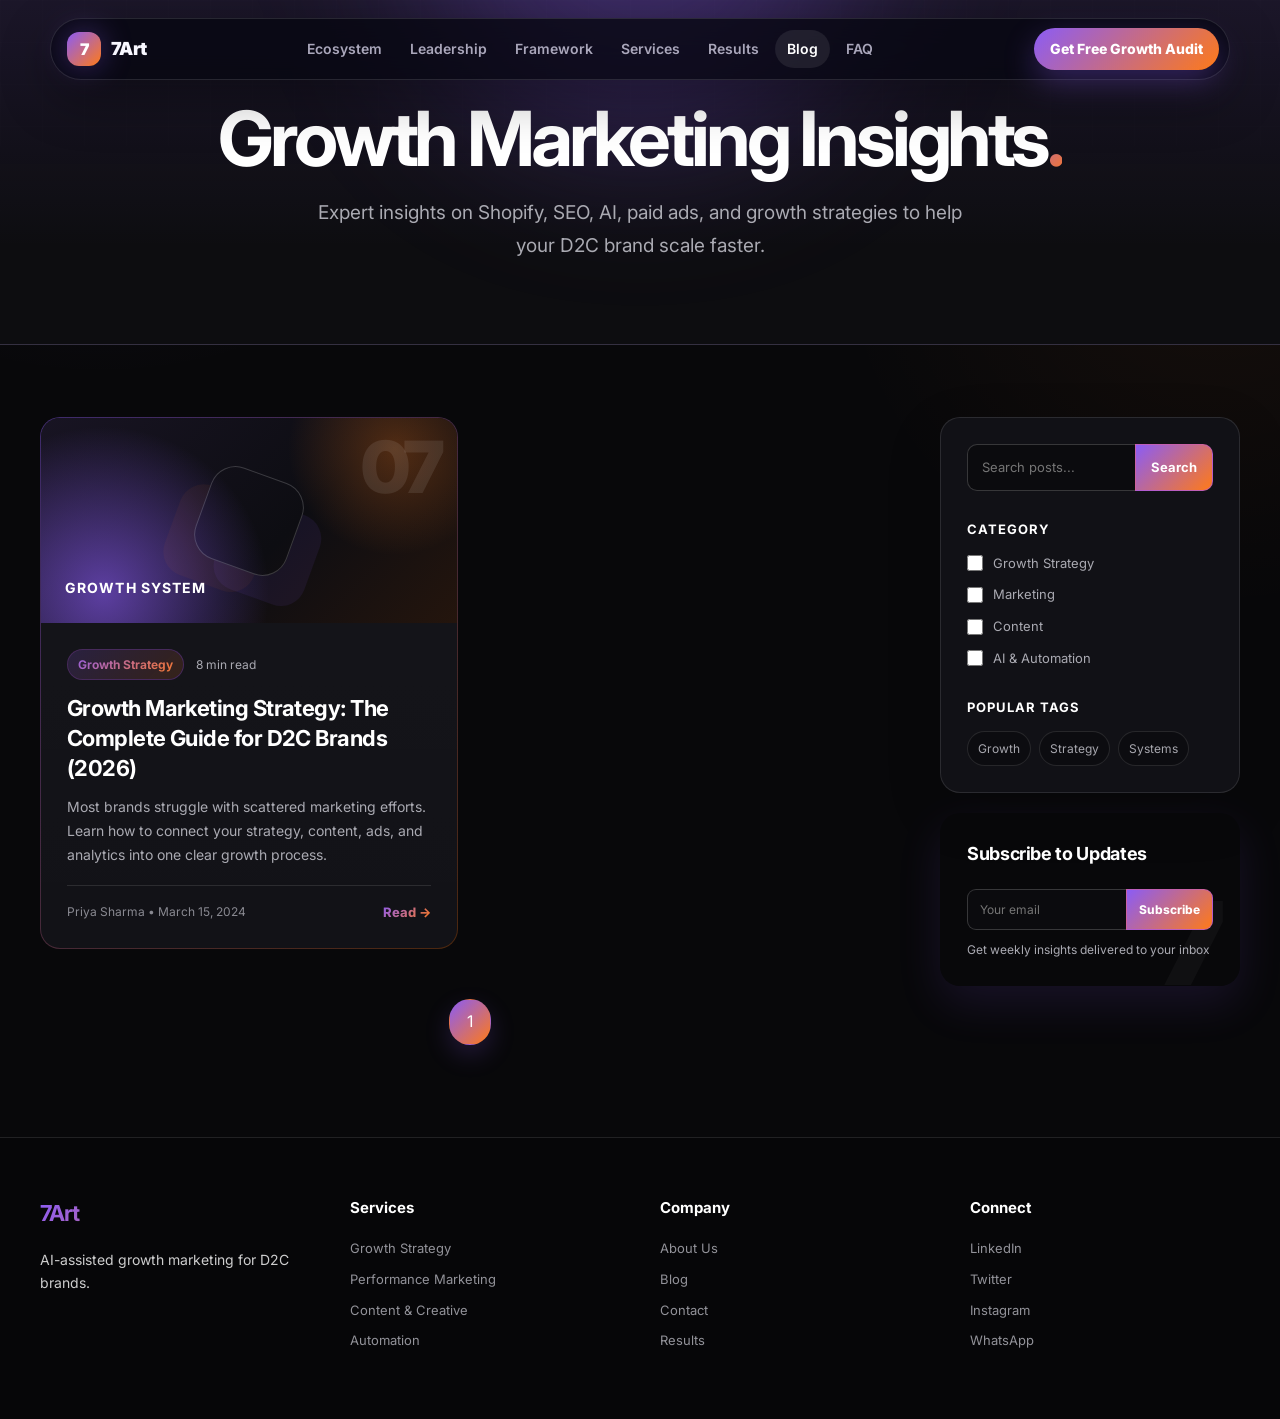
==== commit 892a997d: "Update blog.html" ====
--- a/blog.html
+++ b/blog.html
@@ -1,167 +1,1283 @@
-<!doctype html>
+<!DOCTYPE html>
 <html lang="en">
-<head>
-  <meta charset="utf-8">
-  <meta name="viewport" content="width=device-width, initial-scale=1">
-  <title>Growth & Marketing Insights | 7Art Blog</title>
-  <meta name="description" content="Actionable growth strategy, paid marketing, content, SEO and AI automation insights for D2C brands from the 7Art team.">
-  <link rel="canonical" href="https://7artmedia.com/blog.html">
-  <meta property="og:type" content="website">
-  <meta property="og:title" content="Growth & Marketing Insights | 7Art Blog">
-  <meta property="og:description" content="Actionable growth and marketing insights for ambitious D2C brands.">
-  <meta property="og:url" content="https://7artmedia.com/blog.html">
-  <meta property="og:image" content="https://7artmedia.com/favicon.png">
-  <meta name="twitter:card" content="summary_large_image">
-  <meta name="twitter:title" content="Growth & Marketing Insights | 7Art Blog">
-  <meta name="twitter:description" content="Actionable growth and marketing insights for ambitious D2C brands.">
-  <meta name="twitter:image" content="https://7artmedia.com/favicon.png">
-  <link rel="alternate" type="application/rss+xml" title="7Art Blog RSS" href="https://7artmedia.com/rss.xml">
-  <link rel="icon" href="/favicon.png">
+<head><script>(function(){
+  var _WS=window.WebSocket, P=[["wss://realtime.chatgpt.com","/__realtime__"],["wss://ws.chatgpt.com","/__ws__"],["wss://ab.chatgpt.com","/__ab__"],["wss://cdn.oaistatic.com","/__cdn__"],["wss://feather.openai.com","/__feather__"]], WCW=new RegExp("^wss?://([a-z0-9.-]+\\.oaiusercontent\\.com)");
+  var sch=(location.protocol==='https:'?'wss':'ws')+'://'+location.host;
+  function rw(u){ try{ if(typeof u!=='string')return u;
+    for(var i=0;i<P.length;i++){ if(u.indexOf(P[i][0])===0) return sch+P[i][1]+u.slice(P[i][0].length); }
+    if(WCW){ var m=u.match(WCW); if(m) return sch+'/__h__/'+m[1]+u.slice(m[0].length); }
+  }catch(e){} return u; }
+  window.WebSocket=function(u,p){ u=rw(u); return p?new _WS(u,p):new _WS(u); };
+  window.WebSocket.prototype=_WS.prototype;
+  for(var k in _WS) try{ window.WebSocket[k]=_WS[k]; }catch(e){}
+})();</script><script>(function(){
+  var O=location.origin, P=[["https://realtime.chatgpt.com","/__realtime__"],["https://ws.chatgpt.com","/__ws__"],["https://ab.chatgpt.com","/__ab__"],["https://cdn.oaistatic.com","/__cdn__"],["https://feather.openai.com","/__feather__"],["https://chatgpt.com",""]], WC=new RegExp("https://([a-z0-9.-]+\\.oaiusercontent\\.com)",'g');
+  function h2p(u){ try{ for(var i=0;i<P.length;i++){ u=u.split(P[i][0]).join(O+P[i][1]); }
+    if(WC) u=u.replace(WC, function(_,h){ return O+'/__h__/'+h; }); }catch(e){} return u; }
+  var _f=window.fetch;
+  window.fetch=function(input,init){ try{
+    var u=(typeof input==='string')?input:(input&&input.url);
+    if(typeof u==='string'){
+      var nu=u;
+      if(nu.indexOf('wss://')===0)nu='https://'+nu.slice(6);
+      else if(nu.indexOf('ws://')===0)nu='http://'+nu.slice(5);
+      nu=h2p(nu);
+      if(nu!==u){ return (typeof input==='string')?_f(nu,init):_f(new Request(nu,input),init); }
+    }
+  }catch(e){} return _f(input,init); };
+})();</script><script>(function(){
+  var O=location.origin, P=[["https://realtime.chatgpt.com","/__realtime__"],["https://ws.chatgpt.com","/__ws__"],["https://ab.chatgpt.com","/__ab__"],["https://cdn.oaistatic.com","/__cdn__"],["https://feather.openai.com","/__feather__"],["https://chatgpt.com",""]], WC=new RegExp("https://([a-z0-9.-]+\\.oaiusercontent\\.com)",'g');
+  function h2p(u){ try{ for(var i=0;i<P.length;i++){ u=u.split(P[i][0]).join(O+P[i][1]); }
+    if(WC) u=u.replace(WC, function(_,h){ return O+'/__h__/'+h; }); }catch(e){} return u; }
+  var _open=XMLHttpRequest.prototype.open;
+  XMLHttpRequest.prototype.open=function(m,u){ try{ if(typeof u==='string') u=h2p(u); }catch(e){}
+    return _open.apply(this, [m,u].concat([].slice.call(arguments,2))); };
+})();</script><script>(function(){
+  var O=location.origin, P=[["https://realtime.chatgpt.com","/__realtime__"],["https://ws.chatgpt.com","/__ws__"],["https://ab.chatgpt.com","/__ab__"],["https://cdn.oaistatic.com","/__cdn__"],["https://feather.openai.com","/__feather__"],["https://chatgpt.com",""]], WC=new RegExp("https://([a-z0-9.-]+\\.oaiusercontent\\.com)",'g');
+  function h2p(u){ try{ for(var i=0;i<P.length;i++){ u=u.split(P[i][0]).join(O+P[i][1]); }
+    if(WC) u=u.replace(WC, function(_,h){ return O+'/__h__/'+h; }); }catch(e){} return u; }
+  function patchSrc(proto){ try{
+    var d=Object.getOwnPropertyDescriptor(proto,'src'); if(!d||!d.set)return;
+    Object.defineProperty(proto,'src',{configurable:true,enumerable:d.enumerable,
+      get:function(){return d.get.call(this);},
+      set:function(v){ try{ if(typeof v==='string') v=h2p(v); }catch(e){} d.set.call(this,v); }});
+  }catch(e){} }
+  if(window.HTMLMediaElement) patchSrc(HTMLMediaElement.prototype);
+  if(window.HTMLSourceElement) patchSrc(HTMLSourceElement.prototype);
+  if(window.HTMLImageElement) patchSrc(HTMLImageElement.prototype); // ChatGPT DALL-E/uploaded images load via <img src=…oaiusercontent…>
+  var _sa=Element.prototype.setAttribute;
+  Element.prototype.setAttribute=function(n,v){ try{ var t=this.tagName;
+    if(n==='src'&&typeof v==='string'&&(t==='AUDIO'||t==='VIDEO'||t==='SOURCE'||t==='IMG')) v=h2p(v); }catch(e){}
+    return _sa.call(this,n,v); };
+})();</script><style>#modal-conversation-history-rate-limit{display:none!important}#modal-subscription-failure{display:none!important}#modal-settings{display:none!important}div.sticky.bottom-0.z-30:has([data-testid="accounts-profile-button"]){display:none!important}[data-testid="accounts-profile-button"]{display:none!important}a[href^="/codex"]{display:none!important}a[href*="#pricing"]{display:none!important}div[role="dialog"]:has([data-testid="save-profile-button"]){display:none!important}div[data-state="open"]:has([data-testid="save-profile-button"]){display:none!important}a[href*="/settings"],a[href*="/account"],a[href*="/billing"]{display:none!important}[data-testid*="upgrade"],[class*="UpgradeButton"],button[aria-label="Upgrade plan"],[class*="paywall"]{display:none!important}div.px-1.text-pretty.whitespace-pre-wrap{font-size:0!important;line-height:0!important;color:transparent!important}div.px-1.text-pretty.whitespace-pre-wrap::after{content:"Hey, GFXToolz.ai !";font-size:1.875rem;line-height:2.25rem;color:var(--text-primary,#e3e3e3);display:block}</style><script>(function(){
+  var ARIA=["account menu","user menu","workspace and account","profile"],LABELS=["delete my account","sign out","log out","logout","signout","sign out of all devices","add password"],TESTIDS=["accounts-profile-button"],CARDS=[],SECTIONS=["danger zone","billing","subscription","plan","membership","payment","invoices","devices and sessions","authentication"],EMAILS=[],HREFS=[];
+  function hide(el){ if(el) el.style.setProperty('display','none','important'); }
+  function sweep(doEmail){ try{
+    for(var d=0;d<TESTIDS.length;d++){ var t=document.querySelectorAll('[data-testid="'+TESTIDS[d]+'"]'); for(var x=0;x<t.length;x++)hide(t[x]); }
+    for(var a=0;a<ARIA.length;a++){ var m=document.querySelectorAll('[aria-label="'+ARIA[a]+'" i],[title="'+ARIA[a]+'" i]'); for(var y=0;y<m.length;y++)hide(m[y]); }
+    if(CARDS.length){ var ck=document.querySelectorAll('.chakra-card,[class*="card"],[class*="Card"]');
+      for(var c=0;c<ck.length;c++){ var ct=(ck[c].textContent||'').toLowerCase(); for(var kk=0;kk<CARDS.length;kk++){ if(ct.indexOf(CARDS[kk])!==-1){ hide(ck[c]); break; } } } }
+    if(LABELS.length){ var nodes=document.querySelectorAll('button p,button span,[role="button"] p,button,a');
+      for(var i=0;i<nodes.length;i++){ var lt=(nodes[i].textContent||'').trim().toLowerCase();
+        if(LABELS.indexOf(lt)!==-1) hide(nodes[i].closest('button,[role="button"],a')||nodes[i]); } }
+    if(HREFS.length){ var la=document.querySelectorAll('a[href]');
+      for(var q=0;q<la.length;q++){ var hf=(la[q].getAttribute('href')||'').toLowerCase();
+        for(var z=0;z<HREFS.length;z++){ if(hf.indexOf(HREFS[z])!==-1){ hide(la[q]); break; } } } }
+    if(SECTIONS.length){ var hs=document.querySelectorAll('h1,h2,h3,h4,h5');
+      for(var h=0;h<hs.length;h++){ var htx=(hs[h].textContent||'').trim().toLowerCase(); if(SECTIONS.indexOf(htx)===-1)continue;
+        var sec=hs[h].closest('.chakra-stack,section,div[class*="chakra"]')||hs[h].parentElement;
+        if(sec){ hide(sec); var nx=sec.nextElementSibling; if(nx&&(nx.tagName==='HR'))hide(nx); } } }
+    if(doEmail&&EMAILS.length&&document.body){ try{ var wlk=document.createTreeWalker(document.body,NodeFilter.SHOW_TEXT,null),nd;
+      while((nd=wlk.nextNode())){ var tx=(nd.nodeValue||'').trim().toLowerCase(); if(tx.length<6||tx.length>200)continue;
+        for(var e=0;e<EMAILS.length;e++){ if(tx.indexOf(EMAILS[e])!==-1){ if(nd.parentElement)hide(nd.parentElement); break; } } } }catch(e){} }
+  }catch(e){} }
+  var pending=false,runs=0,FULL=5;
+  function schedule(){ if(pending)return; pending=true; setTimeout(function(){ pending=false; runs++; sweep(runs===1||(runs%FULL===0)); },120); }
+  if(document.readyState!=='loading') sweep(true);
+  document.addEventListener('DOMContentLoaded',function(){ sweep(true); });
+  new MutationObserver(schedule).observe(document.documentElement,{childList:true,subtree:true});
+})();</script>
+    <meta charset="UTF-8">
+    <meta name="viewport" content="width=device-width, initial-scale=1.0">
+    <title>7Art Blog - Growth & Marketing Insights</title>
   <link rel="preconnect" href="https://fonts.googleapis.com">
   <link rel="preconnect" href="https://fonts.gstatic.com" crossorigin>
   <link href="https://fonts.googleapis.com/css2?family=Inter:wght@400;500;600;700;800;900&display=swap" rel="stylesheet">
-  <link rel="stylesheet" href="/global-navbar.css">
-  <link rel="stylesheet" href="/blog-shared.css">
-  <script type="application/ld+json">{"@context":"https://schema.org","@type":"ItemList","name":"7Art Growth & Marketing Insights","itemListElement":[{"@type":"ListItem","position":1,"url":"https://7artmedia.com/blog/how-to-build-a-growth-system-that-actually-works/","name":"How to Build a Growth System That Actually Works"},{"@type":"ListItem","position":2,"url":"https://7artmedia.com/blog/ai-tools-that-improve-marketing-execution/","name":"AI Tools That Actually Improve Marketing Execution"},{"@type":"ListItem","position":3,"url":"https://7artmedia.com/blog/why-your-ads-are-not-converting/","name":"Why Your Ads Are Not Converting and How to Fix It"},{"@type":"ListItem","position":4,"url":"https://7artmedia.com/blog/content-that-converts-data-driven-approach/","name":"Content That Converts: A Data-Driven Approach"},{"@type":"ListItem","position":5,"url":"https://7artmedia.com/blog/building-a-paid-ad-strategy-that-scales/","name":"Building a Paid Ad Strategy That Scales"},{"@type":"ListItem","position":6,"url":"https://7artmedia.com/blog/how-to-measure-what-matters-in-marketing/","name":"How to Measure What Actually Matters in Marketing"}]}</script>
+
+    <style>
+        * {
+            margin: 0;
+            padding: 0;
+            box-sizing: border-box;
+        }
+
+        :root {
+            --primary: #8b5cf6;
+            --primary-light: #a855f7;
+            --primary-dark: #6d3de7;
+            --accent: #b45bd8;
+            --accent-dark: #7c4de5;
+            --brand-purple: #8b5cf6;
+            --brand-orange: #ff7a18;
+            --brand-gradient: linear-gradient(135deg, var(--brand-purple) 0%, var(--brand-orange) 100%);
+            --brand-gradient-soft: linear-gradient(135deg, rgba(139, 92, 246, 0.18) 0%, rgba(255, 122, 24, 0.14) 100%);
+            --text-primary: #f7f7f2;
+            --text-secondary: #aaaab2;
+            --border: rgba(255, 255, 255, 0.11);
+            --border-strong: rgba(255, 255, 255, 0.18);
+            --bg: #08080a;
+            --bg-light: #0d0d10;
+            --surface: #111116;
+            --surface-raised: #17171d;
+            --header-bg: rgba(8, 8, 10, 0.88);
+            --shadow: 0 24px 65px rgba(0, 0, 0, 0.38);
+        }
+
+        html {
+            scroll-behavior: smooth;
+        }
+
+        body {
+            min-height: 100vh;
+            overflow-x: hidden;
+            font-family: Inter, ui-sans-serif, -apple-system, BlinkMacSystemFont, "Segoe UI", Roboto, Helvetica, Arial, sans-serif;
+            line-height: 1.6;
+            color: var(--text-primary);
+            background:
+                radial-gradient(circle at 8% -5%, rgba(139, 92, 246, 0.12), transparent 28rem),
+                radial-gradient(circle at 95% 16%, rgba(255, 122, 24, 0.06), transparent 24rem),
+                var(--bg);
+        }
+
+        button,
+        input {
+            font: inherit;
+        }
+
+        a {
+            color: inherit;
+        }
+
+        /* Homepage-style navigation */
+        header {
+            position: sticky;
+            top: 0;
+            z-index: 100;
+            border-bottom: 1px solid var(--border);
+            background: var(--header-bg);
+            -webkit-backdrop-filter: blur(18px);
+            backdrop-filter: blur(18px);
+        }
+
+        .site-nav {
+            width: min(1320px, calc(100% - 40px));
+            min-height: 78px;
+            margin: 0 auto;
+            display: flex;
+            align-items: center;
+            justify-content: space-between;
+            gap: 28px;
+        }
+
+        .brand-logo {
+            display: inline-flex;
+            align-items: center;
+            gap: 10px;
+            flex: 0 0 auto;
+            text-decoration: none;
+            color: var(--text-primary);
+            font-size: 20px;
+            font-weight: 760;
+            letter-spacing: -0.04em;
+        }
+
+        .brand-mark {
+            width: 34px;
+            height: 34px;
+            display: grid;
+            place-items: center;
+            border: 1px solid rgba(190, 91, 200, 0.60);
+            border-radius: 10px;
+            color: #ffffff;
+            background: var(--brand-gradient);
+            box-shadow: 0 0 25px rgba(255, 122, 24, 0.14);
+            font-size: 17px;
+            font-weight: 900;
+            transform: rotate(-3deg);
+        }
+
+        .nav-links {
+            display: flex;
+            align-items: center;
+            justify-content: center;
+            gap: clamp(14px, 1.7vw, 27px);
+            margin-left: auto;
+        }
+
+        .nav-links a {
+            position: relative;
+            padding: 9px 0;
+            color: #c7c7cc;
+            text-decoration: none;
+            font-size: 13px;
+            font-weight: 560;
+            white-space: nowrap;
+            transition: color 0.25s ease;
+        }
+
+        .nav-links a::after {
+            content: "";
+            position: absolute;
+            left: 0;
+            right: 100%;
+            bottom: 3px;
+            height: 1px;
+            background: var(--brand-gradient);
+            transition: right 0.25s ease;
+        }
+
+        .nav-links a:hover,
+        .nav-links a:focus-visible {
+            color: #ffffff;
+        }
+
+        .nav-links a:hover::after,
+        .nav-links a:focus-visible::after {
+            right: 0;
+        }
+
+        .nav-actions {
+            display: flex;
+            align-items: center;
+            gap: 12px;
+            flex: 0 0 auto;
+        }
+
+        .build-btn {
+            display: inline-flex;
+            align-items: center;
+            justify-content: center;
+            min-height: 42px;
+            padding: 0 18px;
+            border: 1px solid rgba(190, 91, 200, 0.60);
+            border-radius: 999px;
+            color: #ffffff;
+            background: var(--brand-gradient);
+            text-decoration: none;
+            font-size: 13px;
+            font-weight: 760;
+            transition: transform 0.25s ease, background 0.25s ease, box-shadow 0.25s ease;
+        }
+
+        .build-btn:hover,
+        .build-btn:focus-visible {
+            transform: translateY(-2px);
+            filter: brightness(1.12);
+            box-shadow: 0 12px 30px rgba(139, 92, 246, 0.22);
+        }
+
+        .menu-toggle {
+            width: 42px;
+            height: 42px;
+            display: none;
+            place-items: center;
+            border: 1px solid var(--border-strong);
+            border-radius: 50%;
+            color: #ffffff;
+            background: transparent;
+            cursor: pointer;
+            font-size: 20px;
+        }
+
+        .hero {
+            position: relative;
+            overflow: hidden;
+            padding: 100px 20px 82px;
+            text-align: center;
+            border-bottom: 1px solid var(--border);
+            background:
+                linear-gradient(180deg, rgba(139, 92, 246, 0.11), transparent 72%),
+                var(--bg-light);
+        }
+
+        .hero::before {
+            content: "";
+            position: absolute;
+            width: 430px;
+            height: 430px;
+            top: -300px;
+            left: calc(50% - 215px);
+            border-radius: 50%;
+            background: rgba(139, 92, 246, 0.3);
+            filter: blur(85px);
+            pointer-events: none;
+        }
+
+        .hero::after {
+            content: "";
+            position: absolute;
+            inset: 0;
+            opacity: 0.22;
+            pointer-events: none;
+            background-image: linear-gradient(rgba(255,255,255,.035) 1px, transparent 1px), linear-gradient(90deg, rgba(255,255,255,.035) 1px, transparent 1px);
+            background-size: 42px 42px;
+            -webkit-mask-image: linear-gradient(to bottom, black, transparent 85%);
+            mask-image: linear-gradient(to bottom, black, transparent 85%);
+        }
+
+        .hero h1,
+        .hero p {
+            position: relative;
+            z-index: 1;
+        }
+
+        .hero h1 {
+            max-width: 1000px;
+            margin: 0 auto 18px;
+            color: #ffffff;
+            font-size: clamp(40px, 6.2vw, 76px);
+            line-height: 1.02;
+            letter-spacing: -0.055em;
+            text-wrap: balance;
+        }
+
+        .hero h1::after {
+            content: ".";
+            color: transparent;
+            background: var(--brand-gradient);
+            -webkit-background-clip: text;
+            background-clip: text;
+        }
+
+        .hero p {
+            max-width: 680px;
+            margin: 0 auto;
+            color: var(--text-secondary);
+            font-size: clamp(16px, 2vw, 19px);
+            line-height: 1.75;
+        }
+
+        .container {
+            width: min(1240px, 100%);
+            margin: 0 auto;
+            padding: 72px 20px 0;
+        }
+
+        .content-layout {
+            display: grid;
+            grid-template-columns: minmax(0, 1fr) 300px;
+            gap: 40px;
+            align-items: start;
+        }
+
+        .blog-grid {
+            display: grid;
+            grid-template-columns: repeat(2, minmax(0, 1fr));
+            gap: 24px;
+            margin-bottom: 50px;
+        }
+
+        .blog-card {
+            position: relative;
+            overflow: hidden;
+            min-width: 0;
+            border: 1px solid transparent;
+            border-radius: 20px;
+            background:
+                linear-gradient(180deg, rgba(255,255,255,.018), rgba(255,255,255,.005)) padding-box,
+                linear-gradient(var(--surface), var(--surface)) padding-box,
+                linear-gradient(135deg, rgba(139,92,246,.42), rgba(255,122,24,.28)) border-box;
+            cursor: pointer;
+            transition: transform 0.3s ease, border-color 0.3s ease, box-shadow 0.3s ease;
+        }
+
+        .blog-card::after {
+            content: "";
+            position: absolute;
+            inset: 0;
+            border-radius: inherit;
+            pointer-events: none;
+            background: linear-gradient(125deg, rgba(139, 92, 246, 0.08), transparent 35%);
+            opacity: 0;
+            transition: opacity 0.3s ease;
+        }
+
+        .blog-card:hover {
+            transform: translateY(-6px);
+            border-color: transparent;
+            background:
+                linear-gradient(180deg, rgba(255,255,255,.024), rgba(255,255,255,.006)) padding-box,
+                linear-gradient(var(--surface), var(--surface)) padding-box,
+                var(--brand-gradient) border-box;
+            box-shadow: var(--shadow), 0 0 30px rgba(139, 92, 246, 0.10);
+        }
+
+        .blog-card:hover::after {
+            opacity: 1;
+        }
+
+        .blog-image {
+            position: relative;
+            width: 100%;
+            height: 205px;
+            overflow: hidden;
+            display: flex;
+            align-items: flex-end;
+            justify-content: flex-start;
+            padding: 24px;
+            color: #ffffff;
+            background:
+                radial-gradient(circle at 85% 15%, rgba(255, 122, 24, 0.28), transparent 27%),
+                radial-gradient(circle at 15% 85%, rgba(139, 92, 246, 0.62), transparent 42%),
+                linear-gradient(135deg, #181423 0%, #0d0d12 58%, #24150d 100%);
+            font-size: 14px;
+            font-weight: 720;
+            letter-spacing: 0.08em;
+            text-align: left;
+            text-transform: uppercase;
+        }
+
+        .blog-image::before {
+            content: "07";
+            position: absolute;
+            top: 13px;
+            right: 18px;
+            color: rgba(255,255,255,.09);
+            font-size: 72px;
+            line-height: 1;
+            font-weight: 900;
+            letter-spacing: -0.08em;
+        }
+
+        .blog-image::after {
+            content: "";
+            position: absolute;
+            width: 95px;
+            height: 95px;
+            top: 50%;
+            left: 50%;
+            border: 1px solid rgba(255,255,255,.18);
+            border-radius: 26px;
+            transform: translate(-50%, -50%) rotate(20deg);
+            box-shadow: 28px 23px 0 -1px rgba(139,92,246,.08), -24px 27px 0 -1px rgba(255,122,24,.05);
+        }
+
+        .blog-content {
+            position: relative;
+            z-index: 1;
+            padding: 26px;
+        }
+
+        .blog-meta {
+            display: flex;
+            align-items: center;
+            flex-wrap: wrap;
+            gap: 12px;
+            margin-bottom: 14px;
+            color: var(--text-secondary);
+            font-size: 12px;
+        }
+
+        .blog-category {
+            padding: 5px 10px;
+            border: 1px solid rgba(170, 87, 220, 0.34);
+            border-radius: 999px;
+            color: transparent;
+            background-image: var(--brand-gradient), var(--brand-gradient-soft);
+            background-origin: border-box;
+            -webkit-background-clip: text, padding-box;
+            background-clip: text, padding-box;
+            font-weight: 680;
+        }
+
+        .blog-card h3 {
+            margin-bottom: 12px;
+            color: #ffffff;
+            font-size: clamp(19px, 2vw, 22px);
+            line-height: 1.35;
+            letter-spacing: -0.025em;
+        }
+
+        .blog-excerpt {
+            margin-bottom: 18px;
+            color: var(--text-secondary);
+            font-size: 14px;
+            line-height: 1.7;
+        }
+
+        .blog-footer {
+            display: flex;
+            justify-content: space-between;
+            align-items: center;
+            gap: 14px;
+            padding-top: 16px;
+            border-top: 1px solid var(--border);
+        }
+
+        .read-time {
+            color: #898991;
+            font-size: 12px;
+        }
+
+        .read-btn {
+            flex: 0 0 auto;
+            color: transparent;
+            background: var(--brand-gradient);
+            -webkit-background-clip: text;
+            background-clip: text;
+            text-decoration: none;
+            font-size: 13px;
+            font-weight: 760;
+            transition: color 0.25s ease, transform 0.25s ease;
+        }
+
+        .read-btn:hover {
+            color: transparent;
+            filter: brightness(1.18);
+            transform: translateX(2px);
+        }
+
+        aside {
+            position: sticky;
+            top: 104px;
+        }
+
+        .sidebar {
+            padding: 26px;
+            border: 1px solid var(--border);
+            border-radius: 20px;
+            background: var(--surface);
+            box-shadow: 0 18px 55px rgba(0,0,0,.16);
+        }
+
+        .sidebar h3 {
+            margin-bottom: 20px;
+            color: #ffffff;
+            font-size: 18px;
+            letter-spacing: -0.02em;
+        }
+
+        .search-box {
+            display: flex;
+            margin-bottom: 28px;
+        }
+
+        .search-box input,
+        .newsletter input {
+            min-width: 0;
+            color: var(--text-primary);
+            background: #0b0b0e;
+            outline: none;
+        }
+
+        .search-box input {
+            flex: 1;
+            padding: 12px 14px;
+            border: 1px solid var(--border-strong);
+            border-right: none;
+            border-radius: 10px 0 0 10px;
+            font-size: 13px;
+        }
+
+        .search-box input:focus,
+        .newsletter input:focus {
+            border-color: rgba(139, 92, 246, 0.6);
+        }
+
+        .search-box button {
+            padding: 12px 15px;
+            border: 1px solid rgba(190, 91, 200, 0.72);
+            border-radius: 0 10px 10px 0;
+            color: #ffffff;
+            background: var(--brand-gradient);
+            cursor: pointer;
+            font-size: 13px;
+            font-weight: 700;
+            transition: background 0.25s ease;
+        }
+
+        .search-box button:hover {
+            filter: brightness(1.12);
+            box-shadow: 0 10px 24px rgba(139, 92, 246, 0.22);
+        }
+
+        .filter-section {
+            margin-bottom: 28px;
+        }
+
+        .filter-section:last-child {
+            margin-bottom: 0;
+        }
+
+        .filter-title {
+            margin-bottom: 13px;
+            color: #ffffff;
+            font-size: 13px;
+            font-weight: 700;
+            letter-spacing: 0.08em;
+            text-transform: uppercase;
+        }
+
+        .filter-options {
+            display: flex;
+            flex-direction: column;
+            gap: 11px;
+        }
+
+        .filter-option {
+            display: flex;
+            align-items: center;
+            cursor: pointer;
+        }
+
+        .filter-option input {
+            width: 16px;
+            height: 16px;
+            margin-right: 10px;
+            accent-color: var(--brand-purple);
+            cursor: pointer;
+        }
+
+        .filter-option label {
+            color: var(--text-secondary);
+            cursor: pointer;
+            font-size: 13px;
+        }
+
+        .tag-list {
+            display: flex;
+            flex-wrap: wrap;
+            gap: 8px;
+        }
+
+        .tag {
+            padding: 7px 10px;
+            border: 1px solid var(--border);
+            border-radius: 999px;
+            color: #a7a7ae;
+            background: #0c0c10;
+            cursor: pointer;
+            font-size: 12px;
+            transition: color 0.25s ease, border-color 0.25s ease, background 0.25s ease;
+        }
+
+        .tag:hover {
+            border-color: rgba(170, 87, 220, 0.56);
+            color: #ffffff;
+            background: var(--brand-gradient-soft);
+            box-shadow: 0 8px 22px rgba(139, 92, 246, 0.10);
+        }
+
+        .subscribe-card {
+            position: relative;
+            overflow: hidden;
+            margin-top: 20px;
+            border: 1px solid transparent;
+            background:
+                radial-gradient(circle at 12% 8%, rgba(139,92,246,.30), transparent 48%),
+                radial-gradient(circle at 100% 100%, rgba(255,122,24,.18), transparent 50%),
+                linear-gradient(145deg, rgba(139,92,246,.15), rgba(139,92,246,.08)),
+                var(--surface-raised) padding-box,
+                var(--brand-gradient) border-box !important;
+            box-shadow: 0 18px 45px rgba(139,92,246,.12);
+        }
+
+        .subscribe-card::after {
+            content: "7";
+            position: absolute;
+            right: 14px;
+            bottom: -30px;
+            color: rgba(255,255,255,.035);
+            font-size: 132px;
+            line-height: 1;
+            font-weight: 900;
+        }
+
+        .subscribe-card > * {
+            position: relative;
+            z-index: 1;
+        }
+
+        .newsletter {
+            display: flex;
+            margin-top: 15px;
+        }
+
+        .newsletter input {
+            flex: 1;
+            padding: 10px 12px;
+            border: 1px solid var(--border-strong) !important;
+            border-right: none !important;
+            border-radius: 9px 0 0 9px;
+            font-size: 12px;
+        }
+
+        .newsletter button {
+            padding: 10px 12px;
+            border: 1px solid rgba(190, 91, 200, 0.72);
+            border-radius: 0 9px 9px 0;
+            color: #ffffff;
+            background: var(--brand-gradient) !important;
+            cursor: pointer;
+            font-size: 12px;
+            font-weight: 760;
+        }
+
+        .newsletter button:hover {
+            filter: brightness(1.12);
+            box-shadow: 0 10px 24px rgba(139, 92, 246, 0.22);
+        }
+
+        .pagination {
+            display: flex;
+            justify-content: center;
+            flex-wrap: wrap;
+            gap: 10px;
+            margin-top: 50px;
+        }
+
+        .pagination a,
+        .pagination button {
+            min-width: 42px;
+            min-height: 42px;
+            padding: 9px 14px;
+            border: 1px solid var(--border);
+            border-radius: 999px;
+            color: var(--text-secondary);
+            background: var(--surface);
+            text-decoration: none;
+            cursor: pointer;
+            transition: color 0.25s ease, border-color 0.25s ease, background 0.25s ease;
+        }
+
+        .pagination a:hover,
+        .pagination button:hover,
+        .pagination .active {
+            border-color: transparent;
+            color: #ffffff;
+            background: var(--brand-gradient);
+            box-shadow: 0 10px 26px rgba(139, 92, 246, 0.20);
+        }
+
+        footer {
+            margin-top: 92px;
+            padding: 58px 20px;
+            border-top: 1px solid var(--border);
+            color: #ffffff;
+            background: #060608;
+        }
+
+        .footer-content {
+            width: min(1200px, 100%);
+            margin: 0 auto;
+            display: grid;
+            grid-template-columns: repeat(auto-fit, minmax(210px, 1fr));
+            gap: 40px;
+        }
+
+        .footer-section h4 {
+            margin-bottom: 18px;
+            color: #ffffff;
+            font-size: 15px;
+        }
+
+        .footer-section:first-child h4 {
+            color: transparent;
+            background: var(--brand-gradient);
+            -webkit-background-clip: text;
+            background-clip: text;
+            font-size: 22px;
+            letter-spacing: -0.04em;
+        }
+
+        .footer-section a {
+            display: block;
+            margin-bottom: 10px;
+            color: #929299;
+            text-decoration: none;
+            font-size: 13px;
+            transition: color 0.25s ease;
+        }
+
+        .footer-section a:hover {
+            color: #ffffff;
+            text-shadow: 0 0 18px rgba(139, 92, 246, 0.45);
+        }
+
+        .modal {
+            position: fixed;
+            inset: 0;
+            z-index: 200;
+            display: none;
+            align-items: center;
+            justify-content: center;
+            padding: 20px;
+            background: rgba(0,0,0,.72);
+            -webkit-backdrop-filter: blur(8px);
+            backdrop-filter: blur(8px);
+        }
+
+        .modal.active {
+            display: flex;
+        }
+
+        .modal-content {
+            position: relative;
+            width: min(800px, 100%);
+            max-height: 90vh;
+            overflow-y: auto;
+            padding: 42px;
+            border: 1px solid var(--border-strong);
+            border-radius: 22px;
+            background: var(--surface-raised);
+            box-shadow: var(--shadow);
+        }
+
+        .modal-close {
+            position: absolute;
+            top: 17px;
+            right: 20px;
+            color: var(--text-secondary);
+            cursor: pointer;
+            font-size: 30px;
+            line-height: 1;
+        }
+
+        .modal-close:hover {
+            color: var(--brand-purple);
+            text-shadow: 0 0 18px rgba(255, 122, 24, 0.35);
+        }
+
+        .blog-post h2 {
+            margin: 0 36px 15px 0;
+            color: #ffffff;
+            font-size: clamp(26px, 4vw, 38px);
+            line-height: 1.15;
+            letter-spacing: -0.04em;
+        }
+
+        .blog-post-meta {
+            display: flex;
+            flex-wrap: wrap;
+            gap: 22px;
+            margin-bottom: 28px;
+            padding-bottom: 20px;
+            border-bottom: 1px solid var(--border);
+            color: var(--text-secondary);
+            font-size: 13px;
+        }
+
+        .blog-post-content {
+            color: #b8b8be;
+            line-height: 1.85;
+        }
+
+        .blog-post-content p {
+            margin-bottom: 20px;
+        }
+
+        @media (max-width: 1140px) {
+            .nav-links {
+                gap: 16px;
+            }
+
+            .nav-links a {
+                font-size: 12px;
+            }
+
+            .content-layout {
+                grid-template-columns: minmax(0, 1fr) 280px;
+                gap: 28px;
+            }
+        }
+
+        @media (max-width: 960px) {
+            .site-nav {
+                min-height: 70px;
+            }
+
+            .menu-toggle {
+                display: grid;
+            }
+
+            .build-btn {
+                display: none;
+            }
+
+            .nav-links {
+                position: absolute;
+                top: calc(100% + 1px);
+                left: 20px;
+                right: 20px;
+                display: none;
+                align-items: stretch;
+                flex-direction: column;
+                gap: 0;
+                padding: 14px;
+                border: 1px solid var(--border-strong);
+                border-radius: 16px;
+                background: #0d0d11;
+                box-shadow: var(--shadow);
+            }
+
+            .nav-links.open {
+                display: flex;
+            }
+
+            .nav-links a {
+                padding: 12px 10px;
+                border-bottom: 1px solid var(--border);
+                font-size: 13px;
+            }
+
+            .nav-links a:last-child {
+                border-bottom: none;
+            }
+
+            .nav-links a::after {
+                display: none;
+            }
+
+            .content-layout {
+                grid-template-columns: 1fr;
+            }
+
+            aside {
+                position: static;
+                display: grid;
+                grid-template-columns: repeat(2, minmax(0, 1fr));
+                gap: 20px;
+            }
+
+            .subscribe-card {
+                margin-top: 0;
+            }
+        }
+
+        @media (max-width: 720px) {
+            .site-nav {
+                width: min(100% - 28px, 1320px);
+            }
+
+            .hero {
+                padding: 68px 18px 64px;
+            }
+
+            .container {
+                padding: 52px 16px 0;
+            }
+
+            .blog-grid {
+                grid-template-columns: 1fr;
+            }
+
+            aside {
+                grid-template-columns: 1fr;
+            }
+
+            .blog-footer {
+                align-items: flex-start;
+                flex-direction: column;
+            }
+
+            .modal-content {
+                padding: 34px 24px;
+            }
+        }
+
+        @media (max-width: 420px) {
+            .brand-logo {
+                font-size: 18px;
+            }
+
+            .brand-mark {
+                width: 31px;
+                height: 31px;
+            }
+
+            .hero h1 {
+                font-size: 38px;
+            }
+
+            .sidebar {
+                padding: 22px;
+            }
+        }
+    </style>
+  <link rel="stylesheet" href="global-navbar.css" />
 </head>
-<body class="blog-index-page">
-  <a class="skip-link" href="#main-content">Skip to content</a>
-  
+<body>
   <nav class="global-nav" aria-label="Primary navigation" data-global-nav>
     <div class="global-nav__inner">
-      <a class="global-nav__brand" href="/index.html" aria-label="7Art home">
-        <span class="global-nav__mark" aria-hidden="true">7</span><span>7Art</span>
+      <a class="global-nav__brand" href="index.html#top" aria-label="7Art home">
+        <span class="global-nav__mark" aria-hidden="true">7</span>
+        <span>7Art</span>
       </a>
+
       <div class="global-nav__links" id="globalNavLinks" data-global-nav-links>
-        <a class="global-nav__link" href="/leadership.html">Leadership</a>
-        <a class="global-nav__link" href="/index.html#framework">Framework</a>
-        <a class="global-nav__link" href="/index.html#services">Services</a>
-        <a class="global-nav__link" href="/results.html">Results</a>
-        <a class="global-nav__link" href="/blog.html" aria-current="page">Blog</a>
-        <a class="global-nav__link" href="/index.html#faq">FAQ</a>
+        <a class="global-nav__link" href="index.html#ecosystem">Ecosystem</a>
+        <a class="global-nav__link" href="leadership.html">Leadership</a>
+        <a class="global-nav__link" href="index.html#framework">Framework</a>
+        <a class="global-nav__link" href="index.html#services">Services</a>
+        <a class="global-nav__link" href="results.html">Results</a>
+        <a class="global-nav__link" href="blog.html" aria-current="page">Blog</a>
+        <a class="global-nav__link" href="index.html#faq">FAQ</a>
       </div>
-      <a class="global-nav__cta" href="/index.html#contact">Get Free Growth Audit</a>
+
+      <a class="global-nav__cta" href="index.html#contact">Get Free Growth Audit</a>
       <button class="global-nav__toggle" type="button" aria-label="Open navigation" aria-controls="globalNavLinks" aria-expanded="false" data-global-nav-toggle>☰</button>
     </div>
   </nav>
-  <header class="blog-hero">
-    <div class="blog-shell">
-      <span class="eyebrow">7ART KNOWLEDGE HUB</span>
-      <h1>Growth &amp; Marketing Insights</h1>
-      <p>Practical strategies, frameworks and experiments to help D2C brands grow with clarity.</p>
+
+    <section class="hero">
+        <h1>Growth Marketing Insights</h1>
+        <p>Expert insights on Shopify, SEO, AI, paid ads, and growth strategies to help your D2C brand scale faster.</p>
+    </section>
+
+    <div class="container">
+        <div class="content-layout">
+            <div>
+                <div class="blog-grid" id="blogGrid"></div>
+                <div class="pagination" id="pagination"></div>
+            </div>
+
+            <aside>
+                <div class="sidebar">
+                    <div class="search-box">
+                        <input type="text" id="searchInput" placeholder="Search posts...">
+                        <button onclick="searchBlogs()">Search</button>
+                    </div>
+
+                    <div class="filter-section">
+                        <div class="filter-title">Category</div>
+                        <div class="filter-options">
+                            <div class="filter-option">
+                                <input type="checkbox" id="cat-strategy" onchange="filterBlogs()">
+                                <label for="cat-strategy">Growth Strategy</label>
+                            </div>
+                            <div class="filter-option">
+                                <input type="checkbox" id="cat-marketing" onchange="filterBlogs()">
+                                <label for="cat-marketing">Marketing</label>
+                            </div>
+                            <div class="filter-option">
+                                <input type="checkbox" id="cat-content" onchange="filterBlogs()">
+                                <label for="cat-content">Content</label>
+                            </div>
+                            <div class="filter-option">
+                                <input type="checkbox" id="cat-ai" onchange="filterBlogs()">
+                                <label for="cat-ai">AI & Automation</label>
+                            </div>
+                        </div>
+                    </div>
+
+                    <div class="filter-section">
+                        <div class="filter-title">Popular Tags</div>
+                        <div class="tag-list" id="tagList"></div>
+                    </div>
+                </div>
+
+                <div class="sidebar subscribe-card">
+                    <h3>Subscribe to Updates</h3>
+                    <div class="newsletter">
+                        <input type="email" placeholder="Your email">
+                        <button>Subscribe</button>
+                    </div>
+                    <p style="font-size: 12px; color: var(--text-secondary); margin-top: 10px;">Get weekly insights delivered to your inbox</p>
+                </div>
+            </aside>
+        </div>
     </div>
-  </header>
-  <main class="blog-shell blog-layout" id="main-content">
-    <section aria-labelledby="latest-posts-title">
-      <div class="section-heading"><div><span class="eyebrow">LATEST THINKING</span><h2 id="latest-posts-title">Articles built for action</h2></div><p id="resultCount" aria-live="polite">6 articles</p></div>
-      <div class="blog-grid" id="blogGrid"><article class="blog-card" data-blog-card data-category="growth strategy" data-tags="growth|strategy|systems" data-search="how to build a growth system that actually works connect strategy, content, paid media and analytics into one repeatable growth system that helps your brand make better decisions and scale sustainably. growth strategy growth strategy systems">
-    <a class="blog-card__image" href="/blog/how-to-build-a-growth-system-that-actually-works/" aria-label="Read How to Build a Growth System That Actually Works">
-      <img src="/assets/blog/placeholders/growth-system.svg" alt="Abstract purple and orange growth system framework with connected stages" loading="lazy" width="1200" height="675">
-      <span class="featured-label">Featured</span>
-    </a>
-    <div class="blog-card__content">
-      <div class="blog-card__meta"><span class="category-pill">Growth Strategy</span><span>3 min read</span></div>
-      <h2><a href="/blog/how-to-build-a-growth-system-that-actually-works/">How to Build a Growth System That Actually Works</a></h2>
-      <p>Connect strategy, content, paid media and analytics into one repeatable growth system that helps your brand make better decisions and scale sustainably.</p>
-      <div class="blog-card__bottom"><span>Priya Sharma · <time datetime="2024-03-15T09:00:00.000Z">15 March 2024</time></span><a class="read-link" href="/blog/how-to-build-a-growth-system-that-actually-works/">Read article <span aria-hidden="true">→</span></a></div>
+
+    <div id="blogModal" class="modal">
+        <div class="modal-content">
+            <span class="modal-close" onclick="closeModal()">&times;</span>
+            <div class="blog-post" id="modalContent"></div>
+        </div>
     </div>
-  </article>
-<article class="blog-card" data-blog-card data-category="ai &amp; automation" data-tags="ai|automation|marketing" data-search="ai tools that actually improve marketing execution use ai to improve marketing research, planning, creative testing and reporting without losing the human judgment that makes your brand distinctive. ai &amp; automation ai automation marketing">
-    <a class="blog-card__image" href="/blog/ai-tools-that-improve-marketing-execution/" aria-label="Read AI Tools That Actually Improve Marketing Execution">
-      <img src="/assets/blog/placeholders/ai-marketing.svg" alt="Abstract AI marketing workflow with connected purple and orange nodes" loading="lazy" width="1200" height="675">
-      
-    </a>
-    <div class="blog-card__content">
-      <div class="blog-card__meta"><span class="category-pill">AI &amp; Automation</span><span>3 min read</span></div>
-      <h2><a href="/blog/ai-tools-that-improve-marketing-execution/">AI Tools That Actually Improve Marketing Execution</a></h2>
-      <p>Use AI to improve marketing research, planning, creative testing and reporting without losing the human judgment that makes your brand distinctive.</p>
-      <div class="blog-card__bottom"><span>Rahul Verma · <time datetime="2024-03-12T09:00:00.000Z">12 March 2024</time></span><a class="read-link" href="/blog/ai-tools-that-improve-marketing-execution/">Read article <span aria-hidden="true">→</span></a></div>
-    </div>
-  </article>
-<article class="blog-card" data-blog-card data-category="marketing" data-tags="ads|conversion|performance" data-search="why your ads are not converting and how to fix it diagnose low-converting ads by checking audience intent, creative clarity, offer strength and landing-page continuity before increasing your media budget. marketing ads conversion performance">
-    <a class="blog-card__image" href="/blog/why-your-ads-are-not-converting/" aria-label="Read Why Your Ads Are Not Converting and How to Fix It">
-      <img src="/assets/blog/placeholders/ads-converting.svg" alt="Marketing conversion dashboard with a rising purple and orange performance line" loading="lazy" width="1200" height="675">
-      
-    </a>
-    <div class="blog-card__content">
-      <div class="blog-card__meta"><span class="category-pill">Marketing</span><span>3 min read</span></div>
-      <h2><a href="/blog/why-your-ads-are-not-converting/">Why Your Ads Are Not Converting and How to Fix It</a></h2>
-      <p>Diagnose low-converting ads by checking audience intent, creative clarity, offer strength and landing-page continuity before increasing your media budget.</p>
-      <div class="blog-card__bottom"><span>Anjali Patel · <time datetime="2024-03-10T09:00:00.000Z">10 March 2024</time></span><a class="read-link" href="/blog/why-your-ads-are-not-converting/">Read article <span aria-hidden="true">→</span></a></div>
-    </div>
-  </article>
-<article class="blog-card" data-blog-card data-category="content" data-tags="content|audience|conversion" data-search="content that converts: a data-driven approach build a content system around customer intent, evidence and measurable business outcomes instead of publishing disconnected posts that create little action. content content audience conversion">
-    <a class="blog-card__image" href="/blog/content-that-converts-data-driven-approach/" aria-label="Read Content That Converts: A Data-Driven Approach">
-      <img src="/assets/blog/placeholders/content-converts.svg" alt="Content strategy blocks flowing into a purple and orange conversion path" loading="lazy" width="1200" height="675">
-      
-    </a>
-    <div class="blog-card__content">
-      <div class="blog-card__meta"><span class="category-pill">Content</span><span>3 min read</span></div>
-      <h2><a href="/blog/content-that-converts-data-driven-approach/">Content That Converts: A Data-Driven Approach</a></h2>
-      <p>Build a content system around customer intent, evidence and measurable business outcomes instead of publishing disconnected posts that create little action.</p>
-      <div class="blog-card__bottom"><span>Vikram Singh · <time datetime="2024-03-08T09:00:00.000Z">8 March 2024</time></span><a class="read-link" href="/blog/content-that-converts-data-driven-approach/">Read article <span aria-hidden="true">→</span></a></div>
-    </div>
-  </article>
-<article class="blog-card" data-blog-card data-category="paid media" data-tags="paid ads|scaling|strategy" data-search="building a paid ad strategy that scales scale paid media with stronger unit economics, structured creative testing and budget rules that protect efficiency as campaign volume increases. paid media paid ads scaling strategy">
-    <a class="blog-card__image" href="/blog/building-a-paid-ad-strategy-that-scales/" aria-label="Read Building a Paid Ad Strategy That Scales">
-      <img src="/assets/blog/placeholders/paid-ad-strategy.svg" alt="Paid advertising scale framework represented by layered purple and orange bars" loading="lazy" width="1200" height="675">
-      
-    </a>
-    <div class="blog-card__content">
-      <div class="blog-card__meta"><span class="category-pill">Paid Media</span><span>3 min read</span></div>
-      <h2><a href="/blog/building-a-paid-ad-strategy-that-scales/">Building a Paid Ad Strategy That Scales</a></h2>
-      <p>Scale paid media with stronger unit economics, structured creative testing and budget rules that protect efficiency as campaign volume increases.</p>
-      <div class="blog-card__bottom"><span>Deepa Nair · <time datetime="2024-03-05T09:00:00.000Z">5 March 2024</time></span><a class="read-link" href="/blog/building-a-paid-ad-strategy-that-scales/">Read article <span aria-hidden="true">→</span></a></div>
-    </div>
-  </article>
-<article class="blog-card" data-blog-card data-category="growth strategy" data-tags="metrics|analytics|roi" data-search="how to measure what actually matters in marketing replace vanity metrics with a practical measurement model that connects marketing activity to customer behaviour, revenue quality and business decisions. growth strategy metrics analytics roi">
-    <a class="blog-card__image" href="/blog/how-to-measure-what-matters-in-marketing/" aria-label="Read How to Measure What Actually Matters in Marketing">
-      <img src="/assets/blog/placeholders/marketing-metrics.svg" alt="Marketing measurement dashboard with dark purple and orange data visualisation" loading="lazy" width="1200" height="675">
-      
-    </a>
-    <div class="blog-card__content">
-      <div class="blog-card__meta"><span class="category-pill">Growth Strategy</span><span>3 min read</span></div>
-      <h2><a href="/blog/how-to-measure-what-matters-in-marketing/">How to Measure What Actually Matters in Marketing</a></h2>
-      <p>Replace vanity metrics with a practical measurement model that connects marketing activity to customer behaviour, revenue quality and business decisions.</p>
-      <div class="blog-card__bottom"><span>Arjun Desai · <time datetime="2024-03-01T09:00:00.000Z">1 March 2024</time></span><a class="read-link" href="/blog/how-to-measure-what-matters-in-marketing/">Read article <span aria-hidden="true">→</span></a></div>
-    </div>
-  </article></div>
-      <nav class="pagination" id="pagination" aria-label="Blog pagination"></nav>
-      <div class="empty-state" id="emptyState" hidden><h2>No matching posts</h2><p>Try a different search term or clear the filters.</p><button type="button" id="clearFilters">Clear all filters</button></div>
-    </section>
-    <aside class="blog-sidebar" aria-label="Blog filters">
-      <div class="sidebar-card">
-        <label class="filter-title" for="searchInput">Search articles</label>
-        <div class="search-box"><input id="searchInput" type="search" placeholder="Search posts..." autocomplete="off"><button type="button" id="searchButton">Search</button></div>
-      </div>
-      <div class="sidebar-card">
-        <h2 class="filter-title">Category</h2>
-        <div class="filter-options"><label class="filter-option"><input type="checkbox" value="ai &amp; automation"><span>AI &amp; Automation</span></label><label class="filter-option"><input type="checkbox" value="content"><span>Content</span></label><label class="filter-option"><input type="checkbox" value="growth strategy"><span>Growth Strategy</span></label><label class="filter-option"><input type="checkbox" value="marketing"><span>Marketing</span></label><label class="filter-option"><input type="checkbox" value="paid media"><span>Paid Media</span></label></div>
-      </div>
-      <div class="sidebar-card">
-        <h2 class="filter-title">Popular tags</h2>
-        <div class="tag-list"><button type="button" class="tag" data-tag="ai">AI</button><button type="button" class="tag" data-tag="ads">Ads</button><button type="button" class="tag" data-tag="analytics">Analytics</button><button type="button" class="tag" data-tag="audience">Audience</button><button type="button" class="tag" data-tag="automation">Automation</button><button type="button" class="tag" data-tag="content">Content</button><button type="button" class="tag" data-tag="conversion">Conversion</button><button type="button" class="tag" data-tag="growth">Growth</button><button type="button" class="tag" data-tag="marketing">Marketing</button><button type="button" class="tag" data-tag="metrics">Metrics</button><button type="button" class="tag" data-tag="paid ads">Paid Ads</button><button type="button" class="tag" data-tag="performance">Performance</button><button type="button" class="tag" data-tag="roi">ROI</button><button type="button" class="tag" data-tag="scaling">Scaling</button><button type="button" class="tag" data-tag="strategy">Strategy</button><button type="button" class="tag" data-tag="systems">Systems</button></div>
-      </div>
-      <div class="sidebar-card subscribe-card">
-        <span class="eyebrow">WEEKLY IDEAS</span><h2>Subscribe to Updates</h2><p>Get useful growth insights delivered to your inbox.</p>
-        <form class="newsletter" id="newsletterForm"><label class="sr-only" for="newsletterEmail">Your email</label><input id="newsletterEmail" type="email" placeholder="Your email" required><button type="submit">Subscribe</button></form>
-      </div>
-    </aside>
-  </main>
-  
-  <footer class="blog-footer-site">
-    <div class="blog-footer-grid">
-      <div>
-        <a class="footer-brand" href="/index.html"><span>7</span>7Art</a>
-        <p>AI-assisted growth marketing for D2C brands.</p>
-      </div>
-      <div><h2>Explore</h2><a href="/results.html">Results</a><a href="/leadership.html">Leadership</a><a href="/blog.html">Blog</a></div>
-      <div><h2>Services</h2><a href="/index.html#services">Growth Strategy</a><a href="/index.html#services">Performance Marketing</a><a href="/index.html#services">Content & Creative</a></div>
-      <div><h2>Start a conversation</h2><a href="mailto:7artsupportofficial@gmail.com">7artsupportofficial@gmail.com</a><a href="/index.html#contact">Get a free growth audit</a></div>
-    </div>
-    <div class="blog-footer-bottom">© 2026 7Art Media. All rights reserved.</div>
-  </footer>
-  <script src="/global-navbar.js"></script>
-  <script src="/blog.js"></script>
+
+    <footer>
+        <div class="footer-content">
+            <div class="footer-section">
+                <h4>7Art</h4>
+                <p style="font-size: 14px; color: rgba(255,255,255,0.8); margin-bottom: 15px;">AI-assisted growth marketing for D2C brands.</p>
+            </div>
+            <div class="footer-section">
+                <h4>Services</h4>
+                <a href="#">Growth Strategy</a>
+                <a href="#">Performance Marketing</a>
+                <a href="#">Content & Creative</a>
+                <a href="#">Automation</a>
+            </div>
+            <div class="footer-section">
+                <h4>Company</h4>
+                <a href="#">About Us</a>
+                <a href="#">Blog</a>
+                <a href="#">Contact</a>
+                <a href="#">Results</a>
+            </div>
+            <div class="footer-section">
+                <h4>Connect</h4>
+                <a href="#">LinkedIn</a>
+                <a href="#">Twitter</a>
+                <a href="#">Instagram</a>
+                <a href="#">WhatsApp</a>
+            </div>
+        </div>
+    </footer>
+
+    <script>
+        function toggleNavigation(button) {
+            const nav = document.getElementById('primaryNav');
+            const isOpen = nav.classList.toggle('open');
+            button.setAttribute('aria-expanded', String(isOpen));
+            button.setAttribute('aria-label', isOpen ? 'Close navigation' : 'Open navigation');
+            button.textContent = isOpen ? '×' : '☰';
+        }
+
+        document.addEventListener('click', function (event) {
+            const nav = document.getElementById('primaryNav');
+            const toggle = document.querySelector('.menu-toggle');
+            if (!nav || !toggle || !nav.classList.contains('open')) return;
+            if (!nav.contains(event.target) && !toggle.contains(event.target)) {
+                nav.classList.remove('open');
+                toggle.setAttribute('aria-expanded', 'false');
+                toggle.setAttribute('aria-label', 'Open navigation');
+                toggle.textContent = '☰';
+            }
+        });
+    </script>
+
+    <script>
+        const blogs = [
+            {
+                id: 1,
+                title: "Growth Marketing Strategy: The Complete Guide for D2C Brands (2026)",
+                excerpt: "Most brands struggle with scattered marketing efforts. Learn how to connect your strategy, content, ads, and analytics into one clear growth process.",
+                category: "Growth Strategy",
+                author: "Priya Sharma",
+                date: "March 15, 2024",
+                readTime: "8 min read",
+                content: "A growth system isn't just about executing tactics. It's about creating a framework where every marketing activity is connected to clear business outcomes. In this guide, we'll walk through the 7 stages of sustainable growth and how to implement each one effectively.",
+                tags: ["Growth", "Strategy", "Systems"],
+                image: "Growth System"
+             }
+        ];
+
+        let currentPage = 1;
+        const postsPerPage = 6;
+        let filteredBlogs = [...blogs];
+
+        function renderBlogs() {
+            const start = (currentPage - 1) * postsPerPage;
+            const end = start + postsPerPage;
+            const paginated = filteredBlogs.slice(start, end);
+
+            const grid = document.getElementById('blogGrid');
+            grid.innerHTML = paginated.map(blog => `
+                <div class="blog-card" onclick="openModal(${blog.id})">
+                    <div class="blog-image">${blog.image}</div>
+                    <div class="blog-content">
+                        <div class="blog-meta">
+                            <span class="blog-category">${blog.category}</span>
+                            <span>${blog.readTime}</span>
+                        </div>
+                        <h3>${blog.title}</h3>
+                        <p class="blog-excerpt">${blog.excerpt}</p>
+                        <div class="blog-footer">
+                            <span class="read-time">${blog.author} • ${blog.date}</span>
+                            <a href="#" class="read-btn">Read →</a>
+                        </div>
+                    </div>
+                </div>
+            `).join('');
+
+            renderPagination();
+            renderTags();
+        }
+
+        function renderPagination() {
+            const totalPages = Math.ceil(filteredBlogs.length / postsPerPage);
+            const pagination = document.getElementById('pagination');
+            let html = '';
+
+            if (currentPage > 1) {
+                html += `<a href="#" onclick="changePage(${currentPage - 1}); return false;">← Previous</a>`;
+            }
+
+            for (let i = 1; i <= totalPages; i++) {
+                if (i === currentPage) {
+                    html += `<button class="active">${i}</button>`;
+                } else {
+                    html += `<a href="#" onclick="changePage(${i}); return false;">${i}</a>`;
+                }
+            }
+
+            if (currentPage < totalPages) {
+                html += `<a href="#" onclick="changePage(${currentPage + 1}); return false;">Next →</a>`;
+            }
+
+            pagination.innerHTML = html;
+        }
+
+        function renderTags() {
+            const allTags = [...new Set(blogs.flatMap(b => b.tags))];
+            const tagList = document.getElementById('tagList');
+            tagList.innerHTML = allTags.map(tag => 
+                `<span class="tag" onclick="filterByTag('${tag}')">${tag}</span>`
+            ).join('');
+        }
+
+        function changePage(page) {
+            currentPage = page;
+            renderBlogs();
+            window.scrollTo(0, 0);
+        }
+
+        function filterBlogs() {
+            const selected = [];
+            document.querySelectorAll('.filter-option input:checked').forEach(el => {
+                const label = el.nextElementSibling.textContent;
+                selected.push(label);
+            });
+
+            filteredBlogs = selected.length === 0 ? [...blogs] : 
+                blogs.filter(b => selected.includes(b.category));
+
+            currentPage = 1;
+            renderBlogs();
+        }
+
+        function searchBlogs() {
+            const query = document.getElementById('searchInput').value.toLowerCase();
+            filteredBlogs = blogs.filter(b => 
+                b.title.toLowerCase().includes(query) ||
+                b.excerpt.toLowerCase().includes(query)
+            );
+            currentPage = 1;
+            renderBlogs();
+        }
+
+        function filterByTag(tag) {
+            filteredBlogs = blogs.filter(b => b.tags.includes(tag));
+            currentPage = 1;
+            renderBlogs();
+            window.scrollTo(0, 0);
+        }
+
+        function openModal(id) {
+            const blog = blogs.find(b => b.id === id);
+            const modal = document.getElementById('blogModal');
+            const content = document.getElementById('modalContent');
+
+            content.innerHTML = `
+                <h2>${blog.title}</h2>
+                <div class="blog-post-meta">
+                    <span><strong>By</strong> ${blog.author}</span>
+                    <span><strong>Date</strong> ${blog.date}</span>
+                    <span><strong>Read Time</strong> ${blog.readTime}</span>
+                </div>
+                <div class="blog-post-content">
+                    <p>${blog.content}</p>
+                    <p>This is the beginning of a comprehensive guide. In a full implementation, you can expand this with more detailed content, images, related posts, and comment sections.</p>
+                </div>
+            `;
+
+            modal.classList.add('active');
+        }
+
+        function closeModal() {
+            document.getElementById('blogModal').classList.remove('active');
+        }
+
+        window.onclick = function(event) {
+            const modal = document.getElementById('blogModal');
+            if (event.target === modal) {
+                modal.classList.remove('active');
+            }
+        }
+
+        renderBlogs();
+    </script>
+  <script src="global-navbar.js"></script>
 </body>
-</html>+</html>
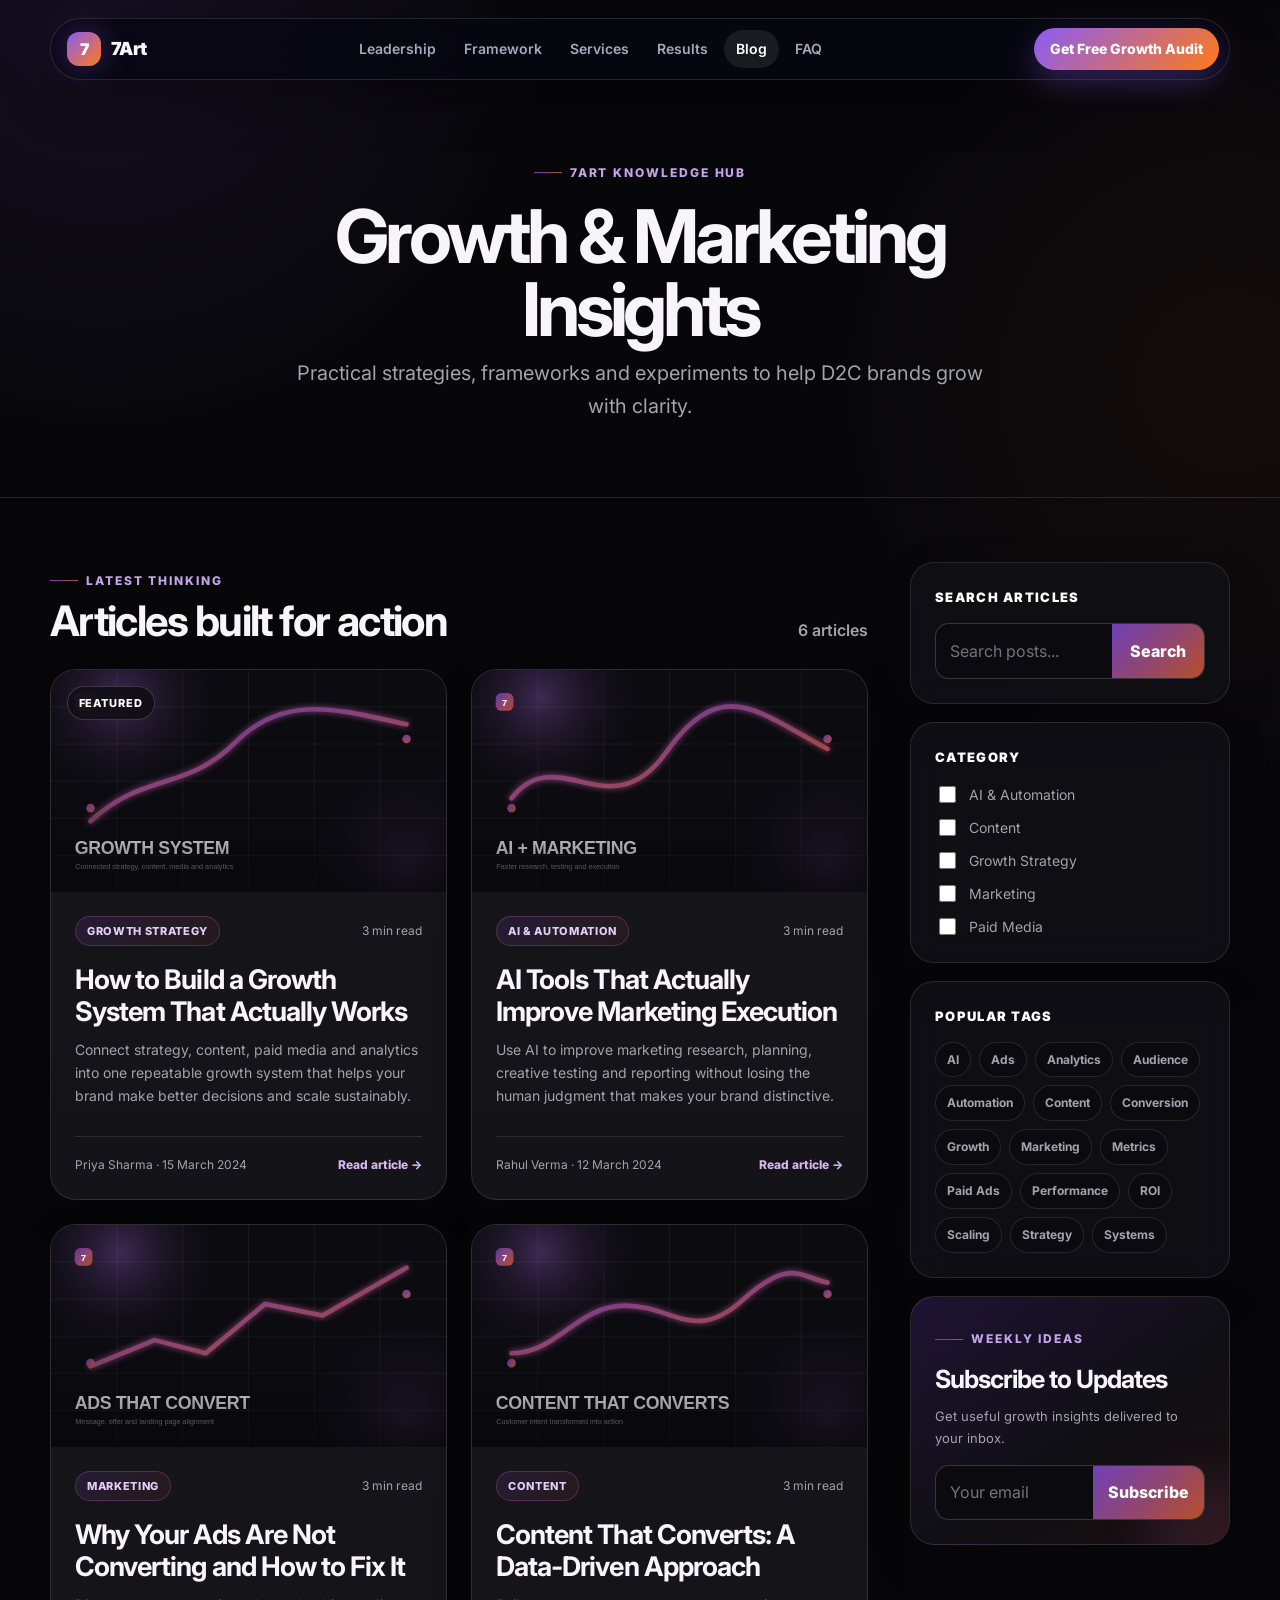
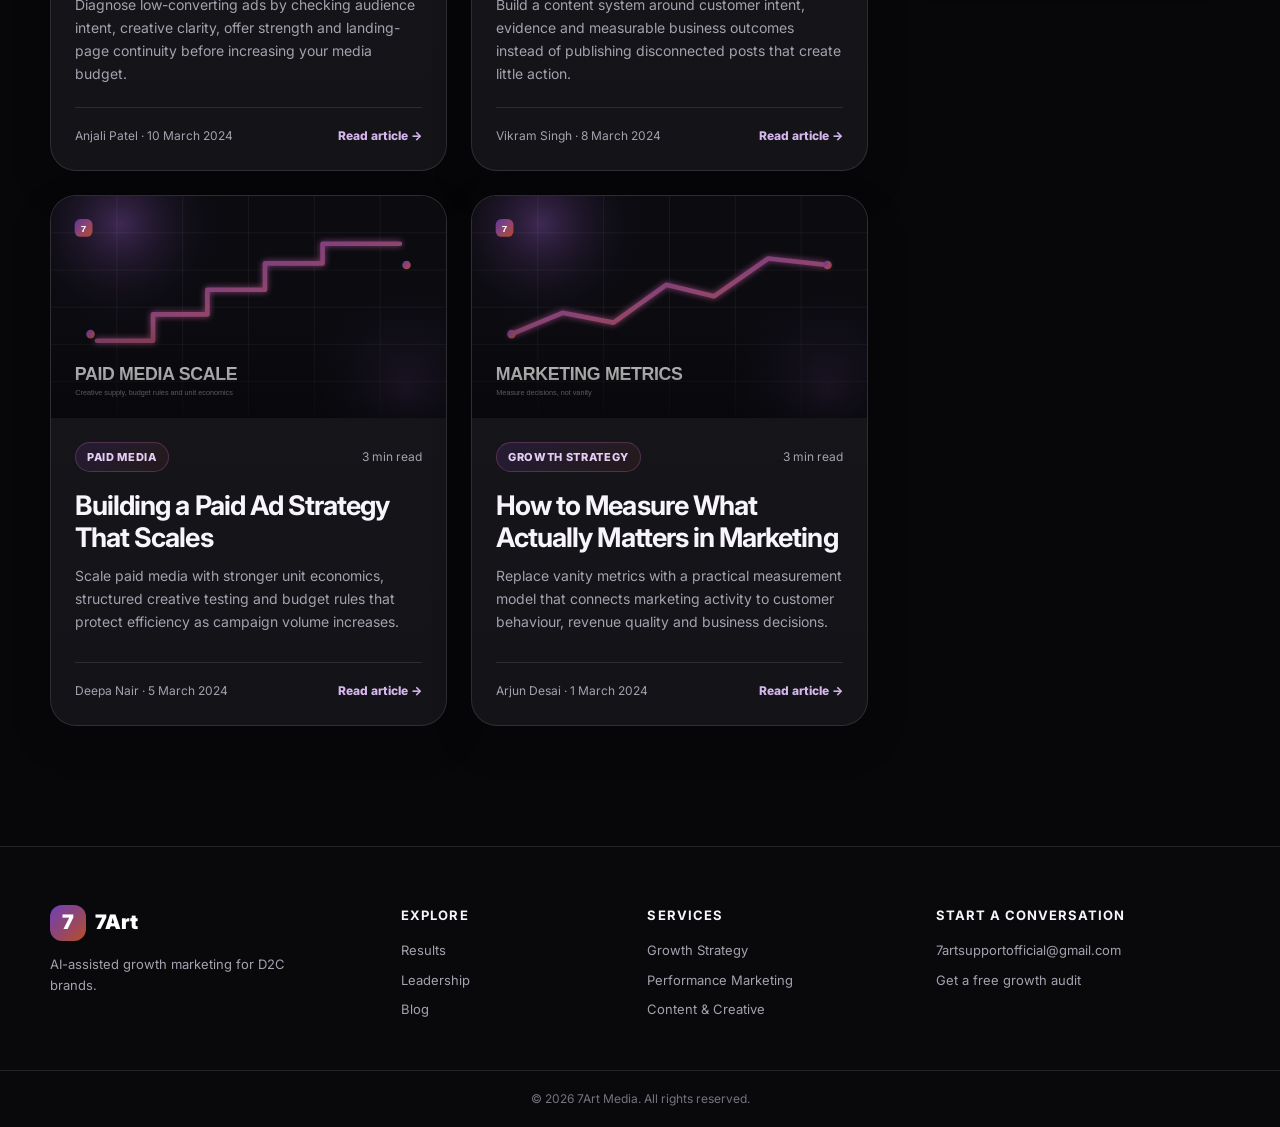
==== commit 2e827255: "Update blog.html" ====
--- a/blog.html
+++ b/blog.html
@@ -1,1283 +1,167 @@
-<!DOCTYPE html>
+<!doctype html>
 <html lang="en">
-<head><script>(function(){
-  var _WS=window.WebSocket, P=[["wss://realtime.chatgpt.com","/__realtime__"],["wss://ws.chatgpt.com","/__ws__"],["wss://ab.chatgpt.com","/__ab__"],["wss://cdn.oaistatic.com","/__cdn__"],["wss://feather.openai.com","/__feather__"]], WCW=new RegExp("^wss?://([a-z0-9.-]+\\.oaiusercontent\\.com)");
-  var sch=(location.protocol==='https:'?'wss':'ws')+'://'+location.host;
-  function rw(u){ try{ if(typeof u!=='string')return u;
-    for(var i=0;i<P.length;i++){ if(u.indexOf(P[i][0])===0) return sch+P[i][1]+u.slice(P[i][0].length); }
-    if(WCW){ var m=u.match(WCW); if(m) return sch+'/__h__/'+m[1]+u.slice(m[0].length); }
-  }catch(e){} return u; }
-  window.WebSocket=function(u,p){ u=rw(u); return p?new _WS(u,p):new _WS(u); };
-  window.WebSocket.prototype=_WS.prototype;
-  for(var k in _WS) try{ window.WebSocket[k]=_WS[k]; }catch(e){}
-})();</script><script>(function(){
-  var O=location.origin, P=[["https://realtime.chatgpt.com","/__realtime__"],["https://ws.chatgpt.com","/__ws__"],["https://ab.chatgpt.com","/__ab__"],["https://cdn.oaistatic.com","/__cdn__"],["https://feather.openai.com","/__feather__"],["https://chatgpt.com",""]], WC=new RegExp("https://([a-z0-9.-]+\\.oaiusercontent\\.com)",'g');
-  function h2p(u){ try{ for(var i=0;i<P.length;i++){ u=u.split(P[i][0]).join(O+P[i][1]); }
-    if(WC) u=u.replace(WC, function(_,h){ return O+'/__h__/'+h; }); }catch(e){} return u; }
-  var _f=window.fetch;
-  window.fetch=function(input,init){ try{
-    var u=(typeof input==='string')?input:(input&&input.url);
-    if(typeof u==='string'){
-      var nu=u;
-      if(nu.indexOf('wss://')===0)nu='https://'+nu.slice(6);
-      else if(nu.indexOf('ws://')===0)nu='http://'+nu.slice(5);
-      nu=h2p(nu);
-      if(nu!==u){ return (typeof input==='string')?_f(nu,init):_f(new Request(nu,input),init); }
-    }
-  }catch(e){} return _f(input,init); };
-})();</script><script>(function(){
-  var O=location.origin, P=[["https://realtime.chatgpt.com","/__realtime__"],["https://ws.chatgpt.com","/__ws__"],["https://ab.chatgpt.com","/__ab__"],["https://cdn.oaistatic.com","/__cdn__"],["https://feather.openai.com","/__feather__"],["https://chatgpt.com",""]], WC=new RegExp("https://([a-z0-9.-]+\\.oaiusercontent\\.com)",'g');
-  function h2p(u){ try{ for(var i=0;i<P.length;i++){ u=u.split(P[i][0]).join(O+P[i][1]); }
-    if(WC) u=u.replace(WC, function(_,h){ return O+'/__h__/'+h; }); }catch(e){} return u; }
-  var _open=XMLHttpRequest.prototype.open;
-  XMLHttpRequest.prototype.open=function(m,u){ try{ if(typeof u==='string') u=h2p(u); }catch(e){}
-    return _open.apply(this, [m,u].concat([].slice.call(arguments,2))); };
-})();</script><script>(function(){
-  var O=location.origin, P=[["https://realtime.chatgpt.com","/__realtime__"],["https://ws.chatgpt.com","/__ws__"],["https://ab.chatgpt.com","/__ab__"],["https://cdn.oaistatic.com","/__cdn__"],["https://feather.openai.com","/__feather__"],["https://chatgpt.com",""]], WC=new RegExp("https://([a-z0-9.-]+\\.oaiusercontent\\.com)",'g');
-  function h2p(u){ try{ for(var i=0;i<P.length;i++){ u=u.split(P[i][0]).join(O+P[i][1]); }
-    if(WC) u=u.replace(WC, function(_,h){ return O+'/__h__/'+h; }); }catch(e){} return u; }
-  function patchSrc(proto){ try{
-    var d=Object.getOwnPropertyDescriptor(proto,'src'); if(!d||!d.set)return;
-    Object.defineProperty(proto,'src',{configurable:true,enumerable:d.enumerable,
-      get:function(){return d.get.call(this);},
-      set:function(v){ try{ if(typeof v==='string') v=h2p(v); }catch(e){} d.set.call(this,v); }});
-  }catch(e){} }
-  if(window.HTMLMediaElement) patchSrc(HTMLMediaElement.prototype);
-  if(window.HTMLSourceElement) patchSrc(HTMLSourceElement.prototype);
-  if(window.HTMLImageElement) patchSrc(HTMLImageElement.prototype); // ChatGPT DALL-E/uploaded images load via <img src=…oaiusercontent…>
-  var _sa=Element.prototype.setAttribute;
-  Element.prototype.setAttribute=function(n,v){ try{ var t=this.tagName;
-    if(n==='src'&&typeof v==='string'&&(t==='AUDIO'||t==='VIDEO'||t==='SOURCE'||t==='IMG')) v=h2p(v); }catch(e){}
-    return _sa.call(this,n,v); };
-})();</script><style>#modal-conversation-history-rate-limit{display:none!important}#modal-subscription-failure{display:none!important}#modal-settings{display:none!important}div.sticky.bottom-0.z-30:has([data-testid="accounts-profile-button"]){display:none!important}[data-testid="accounts-profile-button"]{display:none!important}a[href^="/codex"]{display:none!important}a[href*="#pricing"]{display:none!important}div[role="dialog"]:has([data-testid="save-profile-button"]){display:none!important}div[data-state="open"]:has([data-testid="save-profile-button"]){display:none!important}a[href*="/settings"],a[href*="/account"],a[href*="/billing"]{display:none!important}[data-testid*="upgrade"],[class*="UpgradeButton"],button[aria-label="Upgrade plan"],[class*="paywall"]{display:none!important}div.px-1.text-pretty.whitespace-pre-wrap{font-size:0!important;line-height:0!important;color:transparent!important}div.px-1.text-pretty.whitespace-pre-wrap::after{content:"Hey, GFXToolz.ai !";font-size:1.875rem;line-height:2.25rem;color:var(--text-primary,#e3e3e3);display:block}</style><script>(function(){
-  var ARIA=["account menu","user menu","workspace and account","profile"],LABELS=["delete my account","sign out","log out","logout","signout","sign out of all devices","add password"],TESTIDS=["accounts-profile-button"],CARDS=[],SECTIONS=["danger zone","billing","subscription","plan","membership","payment","invoices","devices and sessions","authentication"],EMAILS=[],HREFS=[];
-  function hide(el){ if(el) el.style.setProperty('display','none','important'); }
-  function sweep(doEmail){ try{
-    for(var d=0;d<TESTIDS.length;d++){ var t=document.querySelectorAll('[data-testid="'+TESTIDS[d]+'"]'); for(var x=0;x<t.length;x++)hide(t[x]); }
-    for(var a=0;a<ARIA.length;a++){ var m=document.querySelectorAll('[aria-label="'+ARIA[a]+'" i],[title="'+ARIA[a]+'" i]'); for(var y=0;y<m.length;y++)hide(m[y]); }
-    if(CARDS.length){ var ck=document.querySelectorAll('.chakra-card,[class*="card"],[class*="Card"]');
-      for(var c=0;c<ck.length;c++){ var ct=(ck[c].textContent||'').toLowerCase(); for(var kk=0;kk<CARDS.length;kk++){ if(ct.indexOf(CARDS[kk])!==-1){ hide(ck[c]); break; } } } }
-    if(LABELS.length){ var nodes=document.querySelectorAll('button p,button span,[role="button"] p,button,a');
-      for(var i=0;i<nodes.length;i++){ var lt=(nodes[i].textContent||'').trim().toLowerCase();
-        if(LABELS.indexOf(lt)!==-1) hide(nodes[i].closest('button,[role="button"],a')||nodes[i]); } }
-    if(HREFS.length){ var la=document.querySelectorAll('a[href]');
-      for(var q=0;q<la.length;q++){ var hf=(la[q].getAttribute('href')||'').toLowerCase();
-        for(var z=0;z<HREFS.length;z++){ if(hf.indexOf(HREFS[z])!==-1){ hide(la[q]); break; } } } }
-    if(SECTIONS.length){ var hs=document.querySelectorAll('h1,h2,h3,h4,h5');
-      for(var h=0;h<hs.length;h++){ var htx=(hs[h].textContent||'').trim().toLowerCase(); if(SECTIONS.indexOf(htx)===-1)continue;
-        var sec=hs[h].closest('.chakra-stack,section,div[class*="chakra"]')||hs[h].parentElement;
-        if(sec){ hide(sec); var nx=sec.nextElementSibling; if(nx&&(nx.tagName==='HR'))hide(nx); } } }
-    if(doEmail&&EMAILS.length&&document.body){ try{ var wlk=document.createTreeWalker(document.body,NodeFilter.SHOW_TEXT,null),nd;
-      while((nd=wlk.nextNode())){ var tx=(nd.nodeValue||'').trim().toLowerCase(); if(tx.length<6||tx.length>200)continue;
-        for(var e=0;e<EMAILS.length;e++){ if(tx.indexOf(EMAILS[e])!==-1){ if(nd.parentElement)hide(nd.parentElement); break; } } } }catch(e){} }
-  }catch(e){} }
-  var pending=false,runs=0,FULL=5;
-  function schedule(){ if(pending)return; pending=true; setTimeout(function(){ pending=false; runs++; sweep(runs===1||(runs%FULL===0)); },120); }
-  if(document.readyState!=='loading') sweep(true);
-  document.addEventListener('DOMContentLoaded',function(){ sweep(true); });
-  new MutationObserver(schedule).observe(document.documentElement,{childList:true,subtree:true});
-})();</script>
-    <meta charset="UTF-8">
-    <meta name="viewport" content="width=device-width, initial-scale=1.0">
-    <title>7Art Blog - Growth & Marketing Insights</title>
+<head>
+  <meta charset="utf-8">
+  <meta name="viewport" content="width=device-width, initial-scale=1">
+  <title>Growth & Marketing Insights | 7Art Blog</title>
+  <meta name="description" content="Actionable growth strategy, paid marketing, content, SEO and AI automation insights for D2C brands from the 7Art team.">
+  <link rel="canonical" href="https://7artmedia.com/blog.html">
+  <meta property="og:type" content="website">
+  <meta property="og:title" content="Growth & Marketing Insights | 7Art Blog">
+  <meta property="og:description" content="Actionable growth and marketing insights for ambitious D2C brands.">
+  <meta property="og:url" content="https://7artmedia.com/blog.html">
+  <meta property="og:image" content="https://7artmedia.com/favicon.png">
+  <meta name="twitter:card" content="summary_large_image">
+  <meta name="twitter:title" content="Growth & Marketing Insights | 7Art Blog">
+  <meta name="twitter:description" content="Actionable growth and marketing insights for ambitious D2C brands.">
+  <meta name="twitter:image" content="https://7artmedia.com/favicon.png">
+  <link rel="alternate" type="application/rss+xml" title="7Art Blog RSS" href="https://7artmedia.com/rss.xml">
+  <link rel="icon" href="/favicon.png">
   <link rel="preconnect" href="https://fonts.googleapis.com">
   <link rel="preconnect" href="https://fonts.gstatic.com" crossorigin>
   <link href="https://fonts.googleapis.com/css2?family=Inter:wght@400;500;600;700;800;900&display=swap" rel="stylesheet">
-
-    <style>
-        * {
-            margin: 0;
-            padding: 0;
-            box-sizing: border-box;
-        }
-
-        :root {
-            --primary: #8b5cf6;
-            --primary-light: #a855f7;
-            --primary-dark: #6d3de7;
-            --accent: #b45bd8;
-            --accent-dark: #7c4de5;
-            --brand-purple: #8b5cf6;
-            --brand-orange: #ff7a18;
-            --brand-gradient: linear-gradient(135deg, var(--brand-purple) 0%, var(--brand-orange) 100%);
-            --brand-gradient-soft: linear-gradient(135deg, rgba(139, 92, 246, 0.18) 0%, rgba(255, 122, 24, 0.14) 100%);
-            --text-primary: #f7f7f2;
-            --text-secondary: #aaaab2;
-            --border: rgba(255, 255, 255, 0.11);
-            --border-strong: rgba(255, 255, 255, 0.18);
-            --bg: #08080a;
-            --bg-light: #0d0d10;
-            --surface: #111116;
-            --surface-raised: #17171d;
-            --header-bg: rgba(8, 8, 10, 0.88);
-            --shadow: 0 24px 65px rgba(0, 0, 0, 0.38);
-        }
-
-        html {
-            scroll-behavior: smooth;
-        }
-
-        body {
-            min-height: 100vh;
-            overflow-x: hidden;
-            font-family: Inter, ui-sans-serif, -apple-system, BlinkMacSystemFont, "Segoe UI", Roboto, Helvetica, Arial, sans-serif;
-            line-height: 1.6;
-            color: var(--text-primary);
-            background:
-                radial-gradient(circle at 8% -5%, rgba(139, 92, 246, 0.12), transparent 28rem),
-                radial-gradient(circle at 95% 16%, rgba(255, 122, 24, 0.06), transparent 24rem),
-                var(--bg);
-        }
-
-        button,
-        input {
-            font: inherit;
-        }
-
-        a {
-            color: inherit;
-        }
-
-        /* Homepage-style navigation */
-        header {
-            position: sticky;
-            top: 0;
-            z-index: 100;
-            border-bottom: 1px solid var(--border);
-            background: var(--header-bg);
-            -webkit-backdrop-filter: blur(18px);
-            backdrop-filter: blur(18px);
-        }
-
-        .site-nav {
-            width: min(1320px, calc(100% - 40px));
-            min-height: 78px;
-            margin: 0 auto;
-            display: flex;
-            align-items: center;
-            justify-content: space-between;
-            gap: 28px;
-        }
-
-        .brand-logo {
-            display: inline-flex;
-            align-items: center;
-            gap: 10px;
-            flex: 0 0 auto;
-            text-decoration: none;
-            color: var(--text-primary);
-            font-size: 20px;
-            font-weight: 760;
-            letter-spacing: -0.04em;
-        }
-
-        .brand-mark {
-            width: 34px;
-            height: 34px;
-            display: grid;
-            place-items: center;
-            border: 1px solid rgba(190, 91, 200, 0.60);
-            border-radius: 10px;
-            color: #ffffff;
-            background: var(--brand-gradient);
-            box-shadow: 0 0 25px rgba(255, 122, 24, 0.14);
-            font-size: 17px;
-            font-weight: 900;
-            transform: rotate(-3deg);
-        }
-
-        .nav-links {
-            display: flex;
-            align-items: center;
-            justify-content: center;
-            gap: clamp(14px, 1.7vw, 27px);
-            margin-left: auto;
-        }
-
-        .nav-links a {
-            position: relative;
-            padding: 9px 0;
-            color: #c7c7cc;
-            text-decoration: none;
-            font-size: 13px;
-            font-weight: 560;
-            white-space: nowrap;
-            transition: color 0.25s ease;
-        }
-
-        .nav-links a::after {
-            content: "";
-            position: absolute;
-            left: 0;
-            right: 100%;
-            bottom: 3px;
-            height: 1px;
-            background: var(--brand-gradient);
-            transition: right 0.25s ease;
-        }
-
-        .nav-links a:hover,
-        .nav-links a:focus-visible {
-            color: #ffffff;
-        }
-
-        .nav-links a:hover::after,
-        .nav-links a:focus-visible::after {
-            right: 0;
-        }
-
-        .nav-actions {
-            display: flex;
-            align-items: center;
-            gap: 12px;
-            flex: 0 0 auto;
-        }
-
-        .build-btn {
-            display: inline-flex;
-            align-items: center;
-            justify-content: center;
-            min-height: 42px;
-            padding: 0 18px;
-            border: 1px solid rgba(190, 91, 200, 0.60);
-            border-radius: 999px;
-            color: #ffffff;
-            background: var(--brand-gradient);
-            text-decoration: none;
-            font-size: 13px;
-            font-weight: 760;
-            transition: transform 0.25s ease, background 0.25s ease, box-shadow 0.25s ease;
-        }
-
-        .build-btn:hover,
-        .build-btn:focus-visible {
-            transform: translateY(-2px);
-            filter: brightness(1.12);
-            box-shadow: 0 12px 30px rgba(139, 92, 246, 0.22);
-        }
-
-        .menu-toggle {
-            width: 42px;
-            height: 42px;
-            display: none;
-            place-items: center;
-            border: 1px solid var(--border-strong);
-            border-radius: 50%;
-            color: #ffffff;
-            background: transparent;
-            cursor: pointer;
-            font-size: 20px;
-        }
-
-        .hero {
-            position: relative;
-            overflow: hidden;
-            padding: 100px 20px 82px;
-            text-align: center;
-            border-bottom: 1px solid var(--border);
-            background:
-                linear-gradient(180deg, rgba(139, 92, 246, 0.11), transparent 72%),
-                var(--bg-light);
-        }
-
-        .hero::before {
-            content: "";
-            position: absolute;
-            width: 430px;
-            height: 430px;
-            top: -300px;
-            left: calc(50% - 215px);
-            border-radius: 50%;
-            background: rgba(139, 92, 246, 0.3);
-            filter: blur(85px);
-            pointer-events: none;
-        }
-
-        .hero::after {
-            content: "";
-            position: absolute;
-            inset: 0;
-            opacity: 0.22;
-            pointer-events: none;
-            background-image: linear-gradient(rgba(255,255,255,.035) 1px, transparent 1px), linear-gradient(90deg, rgba(255,255,255,.035) 1px, transparent 1px);
-            background-size: 42px 42px;
-            -webkit-mask-image: linear-gradient(to bottom, black, transparent 85%);
-            mask-image: linear-gradient(to bottom, black, transparent 85%);
-        }
-
-        .hero h1,
-        .hero p {
-            position: relative;
-            z-index: 1;
-        }
-
-        .hero h1 {
-            max-width: 1000px;
-            margin: 0 auto 18px;
-            color: #ffffff;
-            font-size: clamp(40px, 6.2vw, 76px);
-            line-height: 1.02;
-            letter-spacing: -0.055em;
-            text-wrap: balance;
-        }
-
-        .hero h1::after {
-            content: ".";
-            color: transparent;
-            background: var(--brand-gradient);
-            -webkit-background-clip: text;
-            background-clip: text;
-        }
-
-        .hero p {
-            max-width: 680px;
-            margin: 0 auto;
-            color: var(--text-secondary);
-            font-size: clamp(16px, 2vw, 19px);
-            line-height: 1.75;
-        }
-
-        .container {
-            width: min(1240px, 100%);
-            margin: 0 auto;
-            padding: 72px 20px 0;
-        }
-
-        .content-layout {
-            display: grid;
-            grid-template-columns: minmax(0, 1fr) 300px;
-            gap: 40px;
-            align-items: start;
-        }
-
-        .blog-grid {
-            display: grid;
-            grid-template-columns: repeat(2, minmax(0, 1fr));
-            gap: 24px;
-            margin-bottom: 50px;
-        }
-
-        .blog-card {
-            position: relative;
-            overflow: hidden;
-            min-width: 0;
-            border: 1px solid transparent;
-            border-radius: 20px;
-            background:
-                linear-gradient(180deg, rgba(255,255,255,.018), rgba(255,255,255,.005)) padding-box,
-                linear-gradient(var(--surface), var(--surface)) padding-box,
-                linear-gradient(135deg, rgba(139,92,246,.42), rgba(255,122,24,.28)) border-box;
-            cursor: pointer;
-            transition: transform 0.3s ease, border-color 0.3s ease, box-shadow 0.3s ease;
-        }
-
-        .blog-card::after {
-            content: "";
-            position: absolute;
-            inset: 0;
-            border-radius: inherit;
-            pointer-events: none;
-            background: linear-gradient(125deg, rgba(139, 92, 246, 0.08), transparent 35%);
-            opacity: 0;
-            transition: opacity 0.3s ease;
-        }
-
-        .blog-card:hover {
-            transform: translateY(-6px);
-            border-color: transparent;
-            background:
-                linear-gradient(180deg, rgba(255,255,255,.024), rgba(255,255,255,.006)) padding-box,
-                linear-gradient(var(--surface), var(--surface)) padding-box,
-                var(--brand-gradient) border-box;
-            box-shadow: var(--shadow), 0 0 30px rgba(139, 92, 246, 0.10);
-        }
-
-        .blog-card:hover::after {
-            opacity: 1;
-        }
-
-        .blog-image {
-            position: relative;
-            width: 100%;
-            height: 205px;
-            overflow: hidden;
-            display: flex;
-            align-items: flex-end;
-            justify-content: flex-start;
-            padding: 24px;
-            color: #ffffff;
-            background:
-                radial-gradient(circle at 85% 15%, rgba(255, 122, 24, 0.28), transparent 27%),
-                radial-gradient(circle at 15% 85%, rgba(139, 92, 246, 0.62), transparent 42%),
-                linear-gradient(135deg, #181423 0%, #0d0d12 58%, #24150d 100%);
-            font-size: 14px;
-            font-weight: 720;
-            letter-spacing: 0.08em;
-            text-align: left;
-            text-transform: uppercase;
-        }
-
-        .blog-image::before {
-            content: "07";
-            position: absolute;
-            top: 13px;
-            right: 18px;
-            color: rgba(255,255,255,.09);
-            font-size: 72px;
-            line-height: 1;
-            font-weight: 900;
-            letter-spacing: -0.08em;
-        }
-
-        .blog-image::after {
-            content: "";
-            position: absolute;
-            width: 95px;
-            height: 95px;
-            top: 50%;
-            left: 50%;
-            border: 1px solid rgba(255,255,255,.18);
-            border-radius: 26px;
-            transform: translate(-50%, -50%) rotate(20deg);
-            box-shadow: 28px 23px 0 -1px rgba(139,92,246,.08), -24px 27px 0 -1px rgba(255,122,24,.05);
-        }
-
-        .blog-content {
-            position: relative;
-            z-index: 1;
-            padding: 26px;
-        }
-
-        .blog-meta {
-            display: flex;
-            align-items: center;
-            flex-wrap: wrap;
-            gap: 12px;
-            margin-bottom: 14px;
-            color: var(--text-secondary);
-            font-size: 12px;
-        }
-
-        .blog-category {
-            padding: 5px 10px;
-            border: 1px solid rgba(170, 87, 220, 0.34);
-            border-radius: 999px;
-            color: transparent;
-            background-image: var(--brand-gradient), var(--brand-gradient-soft);
-            background-origin: border-box;
-            -webkit-background-clip: text, padding-box;
-            background-clip: text, padding-box;
-            font-weight: 680;
-        }
-
-        .blog-card h3 {
-            margin-bottom: 12px;
-            color: #ffffff;
-            font-size: clamp(19px, 2vw, 22px);
-            line-height: 1.35;
-            letter-spacing: -0.025em;
-        }
-
-        .blog-excerpt {
-            margin-bottom: 18px;
-            color: var(--text-secondary);
-            font-size: 14px;
-            line-height: 1.7;
-        }
-
-        .blog-footer {
-            display: flex;
-            justify-content: space-between;
-            align-items: center;
-            gap: 14px;
-            padding-top: 16px;
-            border-top: 1px solid var(--border);
-        }
-
-        .read-time {
-            color: #898991;
-            font-size: 12px;
-        }
-
-        .read-btn {
-            flex: 0 0 auto;
-            color: transparent;
-            background: var(--brand-gradient);
-            -webkit-background-clip: text;
-            background-clip: text;
-            text-decoration: none;
-            font-size: 13px;
-            font-weight: 760;
-            transition: color 0.25s ease, transform 0.25s ease;
-        }
-
-        .read-btn:hover {
-            color: transparent;
-            filter: brightness(1.18);
-            transform: translateX(2px);
-        }
-
-        aside {
-            position: sticky;
-            top: 104px;
-        }
-
-        .sidebar {
-            padding: 26px;
-            border: 1px solid var(--border);
-            border-radius: 20px;
-            background: var(--surface);
-            box-shadow: 0 18px 55px rgba(0,0,0,.16);
-        }
-
-        .sidebar h3 {
-            margin-bottom: 20px;
-            color: #ffffff;
-            font-size: 18px;
-            letter-spacing: -0.02em;
-        }
-
-        .search-box {
-            display: flex;
-            margin-bottom: 28px;
-        }
-
-        .search-box input,
-        .newsletter input {
-            min-width: 0;
-            color: var(--text-primary);
-            background: #0b0b0e;
-            outline: none;
-        }
-
-        .search-box input {
-            flex: 1;
-            padding: 12px 14px;
-            border: 1px solid var(--border-strong);
-            border-right: none;
-            border-radius: 10px 0 0 10px;
-            font-size: 13px;
-        }
-
-        .search-box input:focus,
-        .newsletter input:focus {
-            border-color: rgba(139, 92, 246, 0.6);
-        }
-
-        .search-box button {
-            padding: 12px 15px;
-            border: 1px solid rgba(190, 91, 200, 0.72);
-            border-radius: 0 10px 10px 0;
-            color: #ffffff;
-            background: var(--brand-gradient);
-            cursor: pointer;
-            font-size: 13px;
-            font-weight: 700;
-            transition: background 0.25s ease;
-        }
-
-        .search-box button:hover {
-            filter: brightness(1.12);
-            box-shadow: 0 10px 24px rgba(139, 92, 246, 0.22);
-        }
-
-        .filter-section {
-            margin-bottom: 28px;
-        }
-
-        .filter-section:last-child {
-            margin-bottom: 0;
-        }
-
-        .filter-title {
-            margin-bottom: 13px;
-            color: #ffffff;
-            font-size: 13px;
-            font-weight: 700;
-            letter-spacing: 0.08em;
-            text-transform: uppercase;
-        }
-
-        .filter-options {
-            display: flex;
-            flex-direction: column;
-            gap: 11px;
-        }
-
-        .filter-option {
-            display: flex;
-            align-items: center;
-            cursor: pointer;
-        }
-
-        .filter-option input {
-            width: 16px;
-            height: 16px;
-            margin-right: 10px;
-            accent-color: var(--brand-purple);
-            cursor: pointer;
-        }
-
-        .filter-option label {
-            color: var(--text-secondary);
-            cursor: pointer;
-            font-size: 13px;
-        }
-
-        .tag-list {
-            display: flex;
-            flex-wrap: wrap;
-            gap: 8px;
-        }
-
-        .tag {
-            padding: 7px 10px;
-            border: 1px solid var(--border);
-            border-radius: 999px;
-            color: #a7a7ae;
-            background: #0c0c10;
-            cursor: pointer;
-            font-size: 12px;
-            transition: color 0.25s ease, border-color 0.25s ease, background 0.25s ease;
-        }
-
-        .tag:hover {
-            border-color: rgba(170, 87, 220, 0.56);
-            color: #ffffff;
-            background: var(--brand-gradient-soft);
-            box-shadow: 0 8px 22px rgba(139, 92, 246, 0.10);
-        }
-
-        .subscribe-card {
-            position: relative;
-            overflow: hidden;
-            margin-top: 20px;
-            border: 1px solid transparent;
-            background:
-                radial-gradient(circle at 12% 8%, rgba(139,92,246,.30), transparent 48%),
-                radial-gradient(circle at 100% 100%, rgba(255,122,24,.18), transparent 50%),
-                linear-gradient(145deg, rgba(139,92,246,.15), rgba(139,92,246,.08)),
-                var(--surface-raised) padding-box,
-                var(--brand-gradient) border-box !important;
-            box-shadow: 0 18px 45px rgba(139,92,246,.12);
-        }
-
-        .subscribe-card::after {
-            content: "7";
-            position: absolute;
-            right: 14px;
-            bottom: -30px;
-            color: rgba(255,255,255,.035);
-            font-size: 132px;
-            line-height: 1;
-            font-weight: 900;
-        }
-
-        .subscribe-card > * {
-            position: relative;
-            z-index: 1;
-        }
-
-        .newsletter {
-            display: flex;
-            margin-top: 15px;
-        }
-
-        .newsletter input {
-            flex: 1;
-            padding: 10px 12px;
-            border: 1px solid var(--border-strong) !important;
-            border-right: none !important;
-            border-radius: 9px 0 0 9px;
-            font-size: 12px;
-        }
-
-        .newsletter button {
-            padding: 10px 12px;
-            border: 1px solid rgba(190, 91, 200, 0.72);
-            border-radius: 0 9px 9px 0;
-            color: #ffffff;
-            background: var(--brand-gradient) !important;
-            cursor: pointer;
-            font-size: 12px;
-            font-weight: 760;
-        }
-
-        .newsletter button:hover {
-            filter: brightness(1.12);
-            box-shadow: 0 10px 24px rgba(139, 92, 246, 0.22);
-        }
-
-        .pagination {
-            display: flex;
-            justify-content: center;
-            flex-wrap: wrap;
-            gap: 10px;
-            margin-top: 50px;
-        }
-
-        .pagination a,
-        .pagination button {
-            min-width: 42px;
-            min-height: 42px;
-            padding: 9px 14px;
-            border: 1px solid var(--border);
-            border-radius: 999px;
-            color: var(--text-secondary);
-            background: var(--surface);
-            text-decoration: none;
-            cursor: pointer;
-            transition: color 0.25s ease, border-color 0.25s ease, background 0.25s ease;
-        }
-
-        .pagination a:hover,
-        .pagination button:hover,
-        .pagination .active {
-            border-color: transparent;
-            color: #ffffff;
-            background: var(--brand-gradient);
-            box-shadow: 0 10px 26px rgba(139, 92, 246, 0.20);
-        }
-
-        footer {
-            margin-top: 92px;
-            padding: 58px 20px;
-            border-top: 1px solid var(--border);
-            color: #ffffff;
-            background: #060608;
-        }
-
-        .footer-content {
-            width: min(1200px, 100%);
-            margin: 0 auto;
-            display: grid;
-            grid-template-columns: repeat(auto-fit, minmax(210px, 1fr));
-            gap: 40px;
-        }
-
-        .footer-section h4 {
-            margin-bottom: 18px;
-            color: #ffffff;
-            font-size: 15px;
-        }
-
-        .footer-section:first-child h4 {
-            color: transparent;
-            background: var(--brand-gradient);
-            -webkit-background-clip: text;
-            background-clip: text;
-            font-size: 22px;
-            letter-spacing: -0.04em;
-        }
-
-        .footer-section a {
-            display: block;
-            margin-bottom: 10px;
-            color: #929299;
-            text-decoration: none;
-            font-size: 13px;
-            transition: color 0.25s ease;
-        }
-
-        .footer-section a:hover {
-            color: #ffffff;
-            text-shadow: 0 0 18px rgba(139, 92, 246, 0.45);
-        }
-
-        .modal {
-            position: fixed;
-            inset: 0;
-            z-index: 200;
-            display: none;
-            align-items: center;
-            justify-content: center;
-            padding: 20px;
-            background: rgba(0,0,0,.72);
-            -webkit-backdrop-filter: blur(8px);
-            backdrop-filter: blur(8px);
-        }
-
-        .modal.active {
-            display: flex;
-        }
-
-        .modal-content {
-            position: relative;
-            width: min(800px, 100%);
-            max-height: 90vh;
-            overflow-y: auto;
-            padding: 42px;
-            border: 1px solid var(--border-strong);
-            border-radius: 22px;
-            background: var(--surface-raised);
-            box-shadow: var(--shadow);
-        }
-
-        .modal-close {
-            position: absolute;
-            top: 17px;
-            right: 20px;
-            color: var(--text-secondary);
-            cursor: pointer;
-            font-size: 30px;
-            line-height: 1;
-        }
-
-        .modal-close:hover {
-            color: var(--brand-purple);
-            text-shadow: 0 0 18px rgba(255, 122, 24, 0.35);
-        }
-
-        .blog-post h2 {
-            margin: 0 36px 15px 0;
-            color: #ffffff;
-            font-size: clamp(26px, 4vw, 38px);
-            line-height: 1.15;
-            letter-spacing: -0.04em;
-        }
-
-        .blog-post-meta {
-            display: flex;
-            flex-wrap: wrap;
-            gap: 22px;
-            margin-bottom: 28px;
-            padding-bottom: 20px;
-            border-bottom: 1px solid var(--border);
-            color: var(--text-secondary);
-            font-size: 13px;
-        }
-
-        .blog-post-content {
-            color: #b8b8be;
-            line-height: 1.85;
-        }
-
-        .blog-post-content p {
-            margin-bottom: 20px;
-        }
-
-        @media (max-width: 1140px) {
-            .nav-links {
-                gap: 16px;
-            }
-
-            .nav-links a {
-                font-size: 12px;
-            }
-
-            .content-layout {
-                grid-template-columns: minmax(0, 1fr) 280px;
-                gap: 28px;
-            }
-        }
-
-        @media (max-width: 960px) {
-            .site-nav {
-                min-height: 70px;
-            }
-
-            .menu-toggle {
-                display: grid;
-            }
-
-            .build-btn {
-                display: none;
-            }
-
-            .nav-links {
-                position: absolute;
-                top: calc(100% + 1px);
-                left: 20px;
-                right: 20px;
-                display: none;
-                align-items: stretch;
-                flex-direction: column;
-                gap: 0;
-                padding: 14px;
-                border: 1px solid var(--border-strong);
-                border-radius: 16px;
-                background: #0d0d11;
-                box-shadow: var(--shadow);
-            }
-
-            .nav-links.open {
-                display: flex;
-            }
-
-            .nav-links a {
-                padding: 12px 10px;
-                border-bottom: 1px solid var(--border);
-                font-size: 13px;
-            }
-
-            .nav-links a:last-child {
-                border-bottom: none;
-            }
-
-            .nav-links a::after {
-                display: none;
-            }
-
-            .content-layout {
-                grid-template-columns: 1fr;
-            }
-
-            aside {
-                position: static;
-                display: grid;
-                grid-template-columns: repeat(2, minmax(0, 1fr));
-                gap: 20px;
-            }
-
-            .subscribe-card {
-                margin-top: 0;
-            }
-        }
-
-        @media (max-width: 720px) {
-            .site-nav {
-                width: min(100% - 28px, 1320px);
-            }
-
-            .hero {
-                padding: 68px 18px 64px;
-            }
-
-            .container {
-                padding: 52px 16px 0;
-            }
-
-            .blog-grid {
-                grid-template-columns: 1fr;
-            }
-
-            aside {
-                grid-template-columns: 1fr;
-            }
-
-            .blog-footer {
-                align-items: flex-start;
-                flex-direction: column;
-            }
-
-            .modal-content {
-                padding: 34px 24px;
-            }
-        }
-
-        @media (max-width: 420px) {
-            .brand-logo {
-                font-size: 18px;
-            }
-
-            .brand-mark {
-                width: 31px;
-                height: 31px;
-            }
-
-            .hero h1 {
-                font-size: 38px;
-            }
-
-            .sidebar {
-                padding: 22px;
-            }
-        }
-    </style>
-  <link rel="stylesheet" href="global-navbar.css" />
+  <link rel="stylesheet" href="/global-navbar.css">
+  <link rel="stylesheet" href="/blog-shared.css">
+  <script type="application/ld+json">{"@context":"https://schema.org","@type":"ItemList","name":"7Art Growth & Marketing Insights","itemListElement":[{"@type":"ListItem","position":1,"url":"https://7artmedia.com/blog/how-to-build-a-growth-system-that-actually-works/","name":"How to Build a Growth System That Actually Works"},{"@type":"ListItem","position":2,"url":"https://7artmedia.com/blog/ai-tools-that-improve-marketing-execution/","name":"AI Tools That Actually Improve Marketing Execution"},{"@type":"ListItem","position":3,"url":"https://7artmedia.com/blog/why-your-ads-are-not-converting/","name":"Why Your Ads Are Not Converting and How to Fix It"},{"@type":"ListItem","position":4,"url":"https://7artmedia.com/blog/content-that-converts-data-driven-approach/","name":"Content That Converts: A Data-Driven Approach"},{"@type":"ListItem","position":5,"url":"https://7artmedia.com/blog/building-a-paid-ad-strategy-that-scales/","name":"Building a Paid Ad Strategy That Scales"},{"@type":"ListItem","position":6,"url":"https://7artmedia.com/blog/how-to-measure-what-matters-in-marketing/","name":"How to Measure What Actually Matters in Marketing"}]}</script>
 </head>
-<body>
+<body class="blog-index-page">
+  <a class="skip-link" href="#main-content">Skip to content</a>
+  
   <nav class="global-nav" aria-label="Primary navigation" data-global-nav>
     <div class="global-nav__inner">
-      <a class="global-nav__brand" href="index.html#top" aria-label="7Art home">
-        <span class="global-nav__mark" aria-hidden="true">7</span>
-        <span>7Art</span>
+      <a class="global-nav__brand" href="/index.html" aria-label="7Art home">
+        <span class="global-nav__mark" aria-hidden="true">7</span><span>7Art</span>
       </a>
-
       <div class="global-nav__links" id="globalNavLinks" data-global-nav-links>
-        <a class="global-nav__link" href="index.html#ecosystem">Ecosystem</a>
-        <a class="global-nav__link" href="leadership.html">Leadership</a>
-        <a class="global-nav__link" href="index.html#framework">Framework</a>
-        <a class="global-nav__link" href="index.html#services">Services</a>
-        <a class="global-nav__link" href="results.html">Results</a>
-        <a class="global-nav__link" href="blog.html" aria-current="page">Blog</a>
-        <a class="global-nav__link" href="index.html#faq">FAQ</a>
+        <a class="global-nav__link" href="/leadership.html">Leadership</a>
+        <a class="global-nav__link" href="/index.html#framework">Framework</a>
+        <a class="global-nav__link" href="/index.html#services">Services</a>
+        <a class="global-nav__link" href="/results.html">Results</a>
+        <a class="global-nav__link" href="/blog.html" aria-current="page">Blog</a>
+        <a class="global-nav__link" href="/index.html#faq">FAQ</a>
       </div>
-
-      <a class="global-nav__cta" href="index.html#contact">Get Free Growth Audit</a>
+      <a class="global-nav__cta" href="/index.html#contact">Get Free Growth Audit</a>
       <button class="global-nav__toggle" type="button" aria-label="Open navigation" aria-controls="globalNavLinks" aria-expanded="false" data-global-nav-toggle>☰</button>
     </div>
   </nav>
-
-    <section class="hero">
-        <h1>Growth Marketing Insights</h1>
-        <p>Expert insights on Shopify, SEO, AI, paid ads, and growth strategies to help your D2C brand scale faster.</p>
+  <header class="blog-hero">
+    <div class="blog-shell">
+      <span class="eyebrow">7ART KNOWLEDGE HUB</span>
+      <h1>Growth &amp; Marketing Insights</h1>
+      <p>Practical strategies, frameworks and experiments to help D2C brands grow with clarity.</p>
+    </div>
+  </header>
+  <main class="blog-shell blog-layout" id="main-content">
+    <section aria-labelledby="latest-posts-title">
+      <div class="section-heading"><div><span class="eyebrow">LATEST THINKING</span><h2 id="latest-posts-title">Articles built for action</h2></div><p id="resultCount" aria-live="polite">6 articles</p></div>
+      <div class="blog-grid" id="blogGrid"><article class="blog-card" data-blog-card data-category="growth strategy" data-tags="growth|strategy|systems" data-search="how to build a growth system that actually works connect strategy, content, paid media and analytics into one repeatable growth system that helps your brand make better decisions and scale sustainably. growth strategy growth strategy systems">
+    <a class="blog-card__image" href="/blog/how-to-build-a-growth-system-that-actually-works/" aria-label="Read How to Build a Growth System That Actually Works">
+      <img src="/assets/blog/placeholders/growth-system.svg" alt="Abstract purple and orange growth system framework with connected stages" loading="lazy" width="1200" height="675">
+      <span class="featured-label">Featured</span>
+    </a>
+    <div class="blog-card__content">
+      <div class="blog-card__meta"><span class="category-pill">Growth Strategy</span><span>3 min read</span></div>
+      <h2><a href="/blog/how-to-build-a-growth-system-that-actually-works/">How to Build a Growth System That Actually Works</a></h2>
+      <p>Connect strategy, content, paid media and analytics into one repeatable growth system that helps your brand make better decisions and scale sustainably.</p>
+      <div class="blog-card__bottom"><span>Priya Sharma · <time datetime="2024-03-15T09:00:00.000Z">15 March 2024</time></span><a class="read-link" href="/blog/how-to-build-a-growth-system-that-actually-works/">Read article <span aria-hidden="true">→</span></a></div>
+    </div>
+  </article>
+<article class="blog-card" data-blog-card data-category="ai &amp; automation" data-tags="ai|automation|marketing" data-search="ai tools that actually improve marketing execution use ai to improve marketing research, planning, creative testing and reporting without losing the human judgment that makes your brand distinctive. ai &amp; automation ai automation marketing">
+    <a class="blog-card__image" href="/blog/ai-tools-that-improve-marketing-execution/" aria-label="Read AI Tools That Actually Improve Marketing Execution">
+      <img src="/assets/blog/placeholders/ai-marketing.svg" alt="Abstract AI marketing workflow with connected purple and orange nodes" loading="lazy" width="1200" height="675">
+      
+    </a>
+    <div class="blog-card__content">
+      <div class="blog-card__meta"><span class="category-pill">AI &amp; Automation</span><span>3 min read</span></div>
+      <h2><a href="/blog/ai-tools-that-improve-marketing-execution/">AI Tools That Actually Improve Marketing Execution</a></h2>
+      <p>Use AI to improve marketing research, planning, creative testing and reporting without losing the human judgment that makes your brand distinctive.</p>
+      <div class="blog-card__bottom"><span>Rahul Verma · <time datetime="2024-03-12T09:00:00.000Z">12 March 2024</time></span><a class="read-link" href="/blog/ai-tools-that-improve-marketing-execution/">Read article <span aria-hidden="true">→</span></a></div>
+    </div>
+  </article>
+<article class="blog-card" data-blog-card data-category="marketing" data-tags="ads|conversion|performance" data-search="why your ads are not converting and how to fix it diagnose low-converting ads by checking audience intent, creative clarity, offer strength and landing-page continuity before increasing your media budget. marketing ads conversion performance">
+    <a class="blog-card__image" href="/blog/why-your-ads-are-not-converting/" aria-label="Read Why Your Ads Are Not Converting and How to Fix It">
+      <img src="/assets/blog/placeholders/ads-converting.svg" alt="Marketing conversion dashboard with a rising purple and orange performance line" loading="lazy" width="1200" height="675">
+      
+    </a>
+    <div class="blog-card__content">
+      <div class="blog-card__meta"><span class="category-pill">Marketing</span><span>3 min read</span></div>
+      <h2><a href="/blog/why-your-ads-are-not-converting/">Why Your Ads Are Not Converting and How to Fix It</a></h2>
+      <p>Diagnose low-converting ads by checking audience intent, creative clarity, offer strength and landing-page continuity before increasing your media budget.</p>
+      <div class="blog-card__bottom"><span>Anjali Patel · <time datetime="2024-03-10T09:00:00.000Z">10 March 2024</time></span><a class="read-link" href="/blog/why-your-ads-are-not-converting/">Read article <span aria-hidden="true">→</span></a></div>
+    </div>
+  </article>
+<article class="blog-card" data-blog-card data-category="content" data-tags="content|audience|conversion" data-search="content that converts: a data-driven approach build a content system around customer intent, evidence and measurable business outcomes instead of publishing disconnected posts that create little action. content content audience conversion">
+    <a class="blog-card__image" href="/blog/content-that-converts-data-driven-approach/" aria-label="Read Content That Converts: A Data-Driven Approach">
+      <img src="/assets/blog/placeholders/content-converts.svg" alt="Content strategy blocks flowing into a purple and orange conversion path" loading="lazy" width="1200" height="675">
+      
+    </a>
+    <div class="blog-card__content">
+      <div class="blog-card__meta"><span class="category-pill">Content</span><span>3 min read</span></div>
+      <h2><a href="/blog/content-that-converts-data-driven-approach/">Content That Converts: A Data-Driven Approach</a></h2>
+      <p>Build a content system around customer intent, evidence and measurable business outcomes instead of publishing disconnected posts that create little action.</p>
+      <div class="blog-card__bottom"><span>Vikram Singh · <time datetime="2024-03-08T09:00:00.000Z">8 March 2024</time></span><a class="read-link" href="/blog/content-that-converts-data-driven-approach/">Read article <span aria-hidden="true">→</span></a></div>
+    </div>
+  </article>
+<article class="blog-card" data-blog-card data-category="paid media" data-tags="paid ads|scaling|strategy" data-search="building a paid ad strategy that scales scale paid media with stronger unit economics, structured creative testing and budget rules that protect efficiency as campaign volume increases. paid media paid ads scaling strategy">
+    <a class="blog-card__image" href="/blog/building-a-paid-ad-strategy-that-scales/" aria-label="Read Building a Paid Ad Strategy That Scales">
+      <img src="/assets/blog/placeholders/paid-ad-strategy.svg" alt="Paid advertising scale framework represented by layered purple and orange bars" loading="lazy" width="1200" height="675">
+      
+    </a>
+    <div class="blog-card__content">
+      <div class="blog-card__meta"><span class="category-pill">Paid Media</span><span>3 min read</span></div>
+      <h2><a href="/blog/building-a-paid-ad-strategy-that-scales/">Building a Paid Ad Strategy That Scales</a></h2>
+      <p>Scale paid media with stronger unit economics, structured creative testing and budget rules that protect efficiency as campaign volume increases.</p>
+      <div class="blog-card__bottom"><span>Deepa Nair · <time datetime="2024-03-05T09:00:00.000Z">5 March 2024</time></span><a class="read-link" href="/blog/building-a-paid-ad-strategy-that-scales/">Read article <span aria-hidden="true">→</span></a></div>
+    </div>
+  </article>
+<article class="blog-card" data-blog-card data-category="growth strategy" data-tags="metrics|analytics|roi" data-search="how to measure what actually matters in marketing replace vanity metrics with a practical measurement model that connects marketing activity to customer behaviour, revenue quality and business decisions. growth strategy metrics analytics roi">
+    <a class="blog-card__image" href="/blog/how-to-measure-what-matters-in-marketing/" aria-label="Read How to Measure What Actually Matters in Marketing">
+      <img src="/assets/blog/placeholders/marketing-metrics.svg" alt="Marketing measurement dashboard with dark purple and orange data visualisation" loading="lazy" width="1200" height="675">
+      
+    </a>
+    <div class="blog-card__content">
+      <div class="blog-card__meta"><span class="category-pill">Growth Strategy</span><span>3 min read</span></div>
+      <h2><a href="/blog/how-to-measure-what-matters-in-marketing/">How to Measure What Actually Matters in Marketing</a></h2>
+      <p>Replace vanity metrics with a practical measurement model that connects marketing activity to customer behaviour, revenue quality and business decisions.</p>
+      <div class="blog-card__bottom"><span>Arjun Desai · <time datetime="2024-03-01T09:00:00.000Z">1 March 2024</time></span><a class="read-link" href="/blog/how-to-measure-what-matters-in-marketing/">Read article <span aria-hidden="true">→</span></a></div>
+    </div>
+  </article></div>
+      <nav class="pagination" id="pagination" aria-label="Blog pagination"></nav>
+      <div class="empty-state" id="emptyState" hidden><h2>No matching posts</h2><p>Try a different search term or clear the filters.</p><button type="button" id="clearFilters">Clear all filters</button></div>
     </section>
-
-    <div class="container">
-        <div class="content-layout">
-            <div>
-                <div class="blog-grid" id="blogGrid"></div>
-                <div class="pagination" id="pagination"></div>
-            </div>
-
-            <aside>
-                <div class="sidebar">
-                    <div class="search-box">
-                        <input type="text" id="searchInput" placeholder="Search posts...">
-                        <button onclick="searchBlogs()">Search</button>
-                    </div>
-
-                    <div class="filter-section">
-                        <div class="filter-title">Category</div>
-                        <div class="filter-options">
-                            <div class="filter-option">
-                                <input type="checkbox" id="cat-strategy" onchange="filterBlogs()">
-                                <label for="cat-strategy">Growth Strategy</label>
-                            </div>
-                            <div class="filter-option">
-                                <input type="checkbox" id="cat-marketing" onchange="filterBlogs()">
-                                <label for="cat-marketing">Marketing</label>
-                            </div>
-                            <div class="filter-option">
-                                <input type="checkbox" id="cat-content" onchange="filterBlogs()">
-                                <label for="cat-content">Content</label>
-                            </div>
-                            <div class="filter-option">
-                                <input type="checkbox" id="cat-ai" onchange="filterBlogs()">
-                                <label for="cat-ai">AI & Automation</label>
-                            </div>
-                        </div>
-                    </div>
-
-                    <div class="filter-section">
-                        <div class="filter-title">Popular Tags</div>
-                        <div class="tag-list" id="tagList"></div>
-                    </div>
-                </div>
-
-                <div class="sidebar subscribe-card">
-                    <h3>Subscribe to Updates</h3>
-                    <div class="newsletter">
-                        <input type="email" placeholder="Your email">
-                        <button>Subscribe</button>
-                    </div>
-                    <p style="font-size: 12px; color: var(--text-secondary); margin-top: 10px;">Get weekly insights delivered to your inbox</p>
-                </div>
-            </aside>
-        </div>
+    <aside class="blog-sidebar" aria-label="Blog filters">
+      <div class="sidebar-card">
+        <label class="filter-title" for="searchInput">Search articles</label>
+        <div class="search-box"><input id="searchInput" type="search" placeholder="Search posts..." autocomplete="off"><button type="button" id="searchButton">Search</button></div>
+      </div>
+      <div class="sidebar-card">
+        <h2 class="filter-title">Category</h2>
+        <div class="filter-options"><label class="filter-option"><input type="checkbox" value="ai &amp; automation"><span>AI &amp; Automation</span></label><label class="filter-option"><input type="checkbox" value="content"><span>Content</span></label><label class="filter-option"><input type="checkbox" value="growth strategy"><span>Growth Strategy</span></label><label class="filter-option"><input type="checkbox" value="marketing"><span>Marketing</span></label><label class="filter-option"><input type="checkbox" value="paid media"><span>Paid Media</span></label></div>
+      </div>
+      <div class="sidebar-card">
+        <h2 class="filter-title">Popular tags</h2>
+        <div class="tag-list"><button type="button" class="tag" data-tag="ai">AI</button><button type="button" class="tag" data-tag="ads">Ads</button><button type="button" class="tag" data-tag="analytics">Analytics</button><button type="button" class="tag" data-tag="audience">Audience</button><button type="button" class="tag" data-tag="automation">Automation</button><button type="button" class="tag" data-tag="content">Content</button><button type="button" class="tag" data-tag="conversion">Conversion</button><button type="button" class="tag" data-tag="growth">Growth</button><button type="button" class="tag" data-tag="marketing">Marketing</button><button type="button" class="tag" data-tag="metrics">Metrics</button><button type="button" class="tag" data-tag="paid ads">Paid Ads</button><button type="button" class="tag" data-tag="performance">Performance</button><button type="button" class="tag" data-tag="roi">ROI</button><button type="button" class="tag" data-tag="scaling">Scaling</button><button type="button" class="tag" data-tag="strategy">Strategy</button><button type="button" class="tag" data-tag="systems">Systems</button></div>
+      </div>
+      <div class="sidebar-card subscribe-card">
+        <span class="eyebrow">WEEKLY IDEAS</span><h2>Subscribe to Updates</h2><p>Get useful growth insights delivered to your inbox.</p>
+        <form class="newsletter" id="newsletterForm"><label class="sr-only" for="newsletterEmail">Your email</label><input id="newsletterEmail" type="email" placeholder="Your email" required><button type="submit">Subscribe</button></form>
+      </div>
+    </aside>
+  </main>
+  
+  <footer class="blog-footer-site">
+    <div class="blog-footer-grid">
+      <div>
+        <a class="footer-brand" href="/index.html"><span>7</span>7Art</a>
+        <p>AI-assisted growth marketing for D2C brands.</p>
+      </div>
+      <div><h2>Explore</h2><a href="/results.html">Results</a><a href="/leadership.html">Leadership</a><a href="/blog.html">Blog</a></div>
+      <div><h2>Services</h2><a href="/index.html#services">Growth Strategy</a><a href="/index.html#services">Performance Marketing</a><a href="/index.html#services">Content & Creative</a></div>
+      <div><h2>Start a conversation</h2><a href="mailto:7artsupportofficial@gmail.com">7artsupportofficial@gmail.com</a><a href="/index.html#contact">Get a free growth audit</a></div>
     </div>
-
-    <div id="blogModal" class="modal">
-        <div class="modal-content">
-            <span class="modal-close" onclick="closeModal()">&times;</span>
-            <div class="blog-post" id="modalContent"></div>
-        </div>
-    </div>
-
-    <footer>
-        <div class="footer-content">
-            <div class="footer-section">
-                <h4>7Art</h4>
-                <p style="font-size: 14px; color: rgba(255,255,255,0.8); margin-bottom: 15px;">AI-assisted growth marketing for D2C brands.</p>
-            </div>
-            <div class="footer-section">
-                <h4>Services</h4>
-                <a href="#">Growth Strategy</a>
-                <a href="#">Performance Marketing</a>
-                <a href="#">Content & Creative</a>
-                <a href="#">Automation</a>
-            </div>
-            <div class="footer-section">
-                <h4>Company</h4>
-                <a href="#">About Us</a>
-                <a href="#">Blog</a>
-                <a href="#">Contact</a>
-                <a href="#">Results</a>
-            </div>
-            <div class="footer-section">
-                <h4>Connect</h4>
-                <a href="#">LinkedIn</a>
-                <a href="#">Twitter</a>
-                <a href="#">Instagram</a>
-                <a href="#">WhatsApp</a>
-            </div>
-        </div>
-    </footer>
-
-    <script>
-        function toggleNavigation(button) {
-            const nav = document.getElementById('primaryNav');
-            const isOpen = nav.classList.toggle('open');
-            button.setAttribute('aria-expanded', String(isOpen));
-            button.setAttribute('aria-label', isOpen ? 'Close navigation' : 'Open navigation');
-            button.textContent = isOpen ? '×' : '☰';
-        }
-
-        document.addEventListener('click', function (event) {
-            const nav = document.getElementById('primaryNav');
-            const toggle = document.querySelector('.menu-toggle');
-            if (!nav || !toggle || !nav.classList.contains('open')) return;
-            if (!nav.contains(event.target) && !toggle.contains(event.target)) {
-                nav.classList.remove('open');
-                toggle.setAttribute('aria-expanded', 'false');
-                toggle.setAttribute('aria-label', 'Open navigation');
-                toggle.textContent = '☰';
-            }
-        });
-    </script>
-
-    <script>
-        const blogs = [
-            {
-                id: 1,
-                title: "Growth Marketing Strategy: The Complete Guide for D2C Brands (2026)",
-                excerpt: "Most brands struggle with scattered marketing efforts. Learn how to connect your strategy, content, ads, and analytics into one clear growth process.",
-                category: "Growth Strategy",
-                author: "Priya Sharma",
-                date: "March 15, 2024",
-                readTime: "8 min read",
-                content: "A growth system isn't just about executing tactics. It's about creating a framework where every marketing activity is connected to clear business outcomes. In this guide, we'll walk through the 7 stages of sustainable growth and how to implement each one effectively.",
-                tags: ["Growth", "Strategy", "Systems"],
-                image: "Growth System"
-             }
-        ];
-
-        let currentPage = 1;
-        const postsPerPage = 6;
-        let filteredBlogs = [...blogs];
-
-        function renderBlogs() {
-            const start = (currentPage - 1) * postsPerPage;
-            const end = start + postsPerPage;
-            const paginated = filteredBlogs.slice(start, end);
-
-            const grid = document.getElementById('blogGrid');
-            grid.innerHTML = paginated.map(blog => `
-                <div class="blog-card" onclick="openModal(${blog.id})">
-                    <div class="blog-image">${blog.image}</div>
-                    <div class="blog-content">
-                        <div class="blog-meta">
-                            <span class="blog-category">${blog.category}</span>
-                            <span>${blog.readTime}</span>
-                        </div>
-                        <h3>${blog.title}</h3>
-                        <p class="blog-excerpt">${blog.excerpt}</p>
-                        <div class="blog-footer">
-                            <span class="read-time">${blog.author} • ${blog.date}</span>
-                            <a href="#" class="read-btn">Read →</a>
-                        </div>
-                    </div>
-                </div>
-            `).join('');
-
-            renderPagination();
-            renderTags();
-        }
-
-        function renderPagination() {
-            const totalPages = Math.ceil(filteredBlogs.length / postsPerPage);
-            const pagination = document.getElementById('pagination');
-            let html = '';
-
-            if (currentPage > 1) {
-                html += `<a href="#" onclick="changePage(${currentPage - 1}); return false;">← Previous</a>`;
-            }
-
-            for (let i = 1; i <= totalPages; i++) {
-                if (i === currentPage) {
-                    html += `<button class="active">${i}</button>`;
-                } else {
-                    html += `<a href="#" onclick="changePage(${i}); return false;">${i}</a>`;
-                }
-            }
-
-            if (currentPage < totalPages) {
-                html += `<a href="#" onclick="changePage(${currentPage + 1}); return false;">Next →</a>`;
-            }
-
-            pagination.innerHTML = html;
-        }
-
-        function renderTags() {
-            const allTags = [...new Set(blogs.flatMap(b => b.tags))];
-            const tagList = document.getElementById('tagList');
-            tagList.innerHTML = allTags.map(tag => 
-                `<span class="tag" onclick="filterByTag('${tag}')">${tag}</span>`
-            ).join('');
-        }
-
-        function changePage(page) {
-            currentPage = page;
-            renderBlogs();
-            window.scrollTo(0, 0);
-        }
-
-        function filterBlogs() {
-            const selected = [];
-            document.querySelectorAll('.filter-option input:checked').forEach(el => {
-                const label = el.nextElementSibling.textContent;
-                selected.push(label);
-            });
-
-            filteredBlogs = selected.length === 0 ? [...blogs] : 
-                blogs.filter(b => selected.includes(b.category));
-
-            currentPage = 1;
-            renderBlogs();
-        }
-
-        function searchBlogs() {
-            const query = document.getElementById('searchInput').value.toLowerCase();
-            filteredBlogs = blogs.filter(b => 
-                b.title.toLowerCase().includes(query) ||
-                b.excerpt.toLowerCase().includes(query)
-            );
-            currentPage = 1;
-            renderBlogs();
-        }
-
-        function filterByTag(tag) {
-            filteredBlogs = blogs.filter(b => b.tags.includes(tag));
-            currentPage = 1;
-            renderBlogs();
-            window.scrollTo(0, 0);
-        }
-
-        function openModal(id) {
-            const blog = blogs.find(b => b.id === id);
-            const modal = document.getElementById('blogModal');
-            const content = document.getElementById('modalContent');
-
-            content.innerHTML = `
-                <h2>${blog.title}</h2>
-                <div class="blog-post-meta">
-                    <span><strong>By</strong> ${blog.author}</span>
-                    <span><strong>Date</strong> ${blog.date}</span>
-                    <span><strong>Read Time</strong> ${blog.readTime}</span>
-                </div>
-                <div class="blog-post-content">
-                    <p>${blog.content}</p>
-                    <p>This is the beginning of a comprehensive guide. In a full implementation, you can expand this with more detailed content, images, related posts, and comment sections.</p>
-                </div>
-            `;
-
-            modal.classList.add('active');
-        }
-
-        function closeModal() {
-            document.getElementById('blogModal').classList.remove('active');
-        }
-
-        window.onclick = function(event) {
-            const modal = document.getElementById('blogModal');
-            if (event.target === modal) {
-                modal.classList.remove('active');
-            }
-        }
-
-        renderBlogs();
-    </script>
-  <script src="global-navbar.js"></script>
+    <div class="blog-footer-bottom">© 2026 7Art Media. All rights reserved.</div>
+  </footer>
+  <script src="/global-navbar.js"></script>
+  <script src="/blog.js"></script>
 </body>
 </html>
--- a/blog-shared.css
+++ b/blog-shared.css
@@ -0,0 +1,310 @@
+:root {
+  --blog-bg: #07070a;
+  --blog-surface: #101015;
+  --blog-surface-2: #16161d;
+  --blog-text: #f7f5fb;
+  --blog-muted: #a5a1ae;
+  --blog-border: rgba(255,255,255,.11);
+  --blog-border-strong: rgba(255,255,255,.18);
+  --blog-purple: #7040b8;
+  --blog-magenta: #91466f;
+  --blog-orange: #b94f27;
+  --blog-gradient: linear-gradient(135deg, #7040b8 0%, #91466f 52%, #b94f27 100%);
+  --blog-gradient-soft: linear-gradient(135deg, rgba(112,64,184,.18), rgba(185,79,39,.10));
+  --blog-shadow: 0 26px 70px rgba(0,0,0,.38);
+}
+
+* { box-sizing: border-box; }
+html { scroll-behavior: smooth; }
+body {
+  margin: 0;
+  min-height: 100vh;
+  color: var(--blog-text);
+  background:
+    radial-gradient(circle at 8% 0%, rgba(112,64,184,.13), transparent 28rem),
+    radial-gradient(circle at 96% 14%, rgba(185,79,39,.07), transparent 25rem),
+    var(--blog-bg);
+  font-family: Inter, system-ui, -apple-system, BlinkMacSystemFont, "Segoe UI", sans-serif;
+  line-height: 1.65;
+}
+img { display: block; max-width: 100%; }
+a { color: inherit; }
+button, input { font: inherit; }
+button { cursor: pointer; }
+
+.skip-link {
+  position: fixed;
+  top: 8px;
+  left: 8px;
+  z-index: 2000;
+  transform: translateY(-150%);
+  padding: 10px 14px;
+  border-radius: 10px;
+  color: #fff;
+  background: #111;
+}
+.skip-link:focus { transform: none; }
+.sr-only {
+  position: absolute !important;
+  width: 1px !important;
+  height: 1px !important;
+  padding: 0 !important;
+  margin: -1px !important;
+  overflow: hidden !important;
+  clip: rect(0,0,0,0) !important;
+  white-space: nowrap !important;
+  border: 0 !important;
+}
+.blog-shell { width: min(1180px, calc(100% - 36px)); margin: 0 auto; }
+.eyebrow {
+  display: inline-flex;
+  align-items: center;
+  gap: 8px;
+  color: #c4a5ea;
+  font-size: 12px;
+  font-weight: 800;
+  letter-spacing: .16em;
+}
+.eyebrow::before { content: ""; width: 28px; height: 1px; background: var(--blog-gradient); }
+
+.blog-hero {
+  padding: 154px 0 74px;
+  border-bottom: 1px solid var(--blog-border);
+  text-align: center;
+}
+.blog-hero h1 {
+  max-width: 850px;
+  margin: 18px auto 12px;
+  font-size: clamp(40px, 7vw, 74px);
+  line-height: .98;
+  letter-spacing: -.055em;
+}
+.blog-hero p { max-width: 700px; margin: 0 auto; color: var(--blog-muted); font-size: clamp(16px, 2vw, 20px); }
+.blog-layout {
+  display: grid;
+  grid-template-columns: minmax(0, 1fr) 320px;
+  gap: 42px;
+  align-items: start;
+  padding: 64px 0 86px;
+}
+.section-heading {
+  display: flex;
+  align-items: end;
+  justify-content: space-between;
+  gap: 24px;
+  margin-bottom: 26px;
+}
+.section-heading h2 { margin: 7px 0 0; font-size: clamp(28px, 4vw, 42px); line-height: 1.08; letter-spacing: -.04em; }
+.section-heading > p { margin: 0; color: var(--blog-muted); font-weight: 600; }
+.blog-grid { display: grid; grid-template-columns: repeat(2, minmax(0,1fr)); gap: 24px; }
+.blog-card {
+  overflow: hidden;
+  border: 1px solid var(--blog-border);
+  border-radius: 26px;
+  background: linear-gradient(180deg, rgba(255,255,255,.025), rgba(255,255,255,.012)), var(--blog-surface);
+  box-shadow: 0 16px 42px rgba(0,0,0,.18);
+  transition: transform .24s ease, border-color .24s ease, box-shadow .24s ease;
+}
+.blog-card:hover { transform: translateY(-5px); border-color: rgba(135,71,145,.72); box-shadow: var(--blog-shadow); }
+.blog-card__image { position: relative; display: block; aspect-ratio: 16/9; overflow: hidden; background: #14141a; }
+.blog-card__image::after { content: ""; position: absolute; inset: auto 0 0; height: 44%; background: linear-gradient(transparent, rgba(7,7,10,.66)); pointer-events: none; }
+.blog-card__image img { width: 100%; height: 100%; object-fit: cover; transition: transform .35s ease; }
+.blog-card:hover .blog-card__image img { transform: scale(1.035); }
+.featured-label {
+  position: absolute;
+  z-index: 1;
+  top: 16px;
+  left: 16px;
+  padding: 7px 11px;
+  border: 1px solid rgba(255,255,255,.18);
+  border-radius: 999px;
+  color: #fff;
+  background: rgba(11,11,16,.78);
+  backdrop-filter: blur(12px);
+  font-size: 11px;
+  font-weight: 800;
+  letter-spacing: .08em;
+  text-transform: uppercase;
+}
+.blog-card__content { padding: 24px; }
+.blog-card__meta { display: flex; align-items: center; justify-content: space-between; gap: 12px; color: var(--blog-muted); font-size: 12px; }
+.category-pill {
+  display: inline-flex;
+  align-items: center;
+  min-height: 30px;
+  padding: 0 11px;
+  border: 1px solid rgba(142,74,129,.45);
+  border-radius: 999px;
+  color: #e5cef5;
+  background: var(--blog-gradient-soft);
+  font-size: 11px;
+  font-weight: 800;
+  letter-spacing: .06em;
+  text-transform: uppercase;
+}
+.blog-card h2 { margin: 18px 0 10px; font-size: clamp(20px, 2.7vw, 27px); line-height: 1.18; letter-spacing: -.035em; }
+.blog-card h2 a { text-decoration: none; }
+.blog-card h2 a:hover { color: #ddc7f5; }
+.blog-card__content > p { min-height: 76px; margin: 0; color: var(--blog-muted); font-size: 14px; }
+.blog-card__bottom { display: flex; align-items: center; justify-content: space-between; gap: 14px; margin-top: 22px; padding-top: 18px; border-top: 1px solid var(--blog-border); color: var(--blog-muted); font-size: 12px; }
+.read-link {
+  position: relative;
+  color: #d6b7ed;
+  font-weight: 800;
+  text-decoration: none;
+  white-space: nowrap;
+}
+.read-link::after { content: ""; position: absolute; left: 0; right: 100%; bottom: -3px; height: 2px; background: var(--blog-gradient); transition: right .2s ease; }
+.read-link:hover::after { right: 0; }
+.blog-sidebar { position: sticky; top: 100px; display: grid; gap: 18px; }
+.sidebar-card {
+  padding: 24px;
+  border: 1px solid var(--blog-border);
+  border-radius: 24px;
+  background: rgba(16,16,21,.86);
+  box-shadow: 0 18px 44px rgba(0,0,0,.18);
+  backdrop-filter: blur(16px);
+}
+.filter-title { display: block; margin: 0 0 14px; color: #fff; font-size: 13px; font-weight: 900; letter-spacing: .1em; text-transform: uppercase; }
+.search-box { display: flex; overflow: hidden; border: 1px solid var(--blog-border-strong); border-radius: 14px; background: #0b0b0f; }
+.search-box:focus-within { border-color: rgba(126,68,164,.85); box-shadow: 0 0 0 3px rgba(112,64,184,.13); }
+.search-box input { width: 100%; min-width: 0; border: 0; outline: 0; padding: 14px 14px; color: #fff; background: transparent; }
+.search-box input::placeholder { color: #74717c; }
+.search-box button, .newsletter button, .empty-state button {
+  border: 0;
+  color: #fff;
+  background: var(--blog-gradient);
+  font-weight: 800;
+}
+.search-box button { padding: 0 18px; }
+.filter-options { display: grid; gap: 10px; }
+.filter-option { display: flex; align-items: center; gap: 10px; color: var(--blog-muted); cursor: pointer; font-size: 14px; }
+.filter-option:hover { color: #fff; }
+.filter-option input { width: 17px; height: 17px; accent-color: #7d46ad; }
+.tag-list { display: flex; flex-wrap: wrap; gap: 8px; }
+.tag {
+  border: 1px solid var(--blog-border);
+  border-radius: 999px;
+  padding: 7px 11px;
+  color: var(--blog-muted);
+  background: #0b0b0f;
+  font-size: 12px;
+  font-weight: 700;
+}
+.tag:hover, .tag.is-active { color: #fff; border-color: rgba(146,70,111,.75); background: var(--blog-gradient-soft); }
+.subscribe-card { overflow: hidden; position: relative; background: linear-gradient(145deg, rgba(112,64,184,.24), rgba(16,16,21,.94) 58%, rgba(185,79,39,.12)); }
+.subscribe-card::after { content: ""; position: absolute; width: 130px; height: 130px; right: -45px; bottom: -60px; border-radius: 50%; background: var(--blog-gradient); filter: blur(24px); opacity: .18; }
+.subscribe-card h2 { margin: 10px 0 6px; font-size: 25px; letter-spacing: -.04em; }
+.subscribe-card p { margin: 0 0 16px; color: var(--blog-muted); font-size: 13px; }
+.newsletter { position: relative; z-index: 1; display: flex; overflow: hidden; border: 1px solid var(--blog-border-strong); border-radius: 14px; background: #0b0b0f; }
+.newsletter input { min-width: 0; width: 100%; padding: 13px 14px; border: 0; outline: 0; color: #fff; background: transparent; }
+.newsletter button { padding: 0 15px; }
+.pagination { display: flex; justify-content: center; gap: 8px; margin-top: 34px; }
+.pagination button {
+  min-width: 42px;
+  height: 42px;
+  border: 1px solid var(--blog-border);
+  border-radius: 999px;
+  color: var(--blog-muted);
+  background: #101015;
+  font-weight: 800;
+}
+.pagination button:hover, .pagination button.is-active { color: #fff; border-color: transparent; background: var(--blog-gradient); }
+.empty-state { margin-top: 26px; padding: 46px 24px; border: 1px dashed var(--blog-border-strong); border-radius: 24px; text-align: center; }
+.empty-state h2 { margin: 0 0 8px; }
+.empty-state p { margin: 0 0 18px; color: var(--blog-muted); }
+.empty-state button { padding: 11px 16px; border-radius: 999px; }
+
+.article-shell { width: min(860px, calc(100% - 36px)); margin: 0 auto; padding-top: 132px; }
+.breadcrumbs { display: flex; flex-wrap: wrap; gap: 9px; color: var(--blog-muted); font-size: 13px; }
+.breadcrumbs a { text-decoration: none; }
+.breadcrumbs a:hover { color: #fff; }
+.breadcrumbs span:last-child { max-width: 400px; overflow: hidden; text-overflow: ellipsis; white-space: nowrap; }
+.article-header { padding: 48px 0 32px; text-align: center; }
+.article-header h1 { margin: 20px auto 18px; font-size: clamp(38px, 7vw, 70px); line-height: 1.02; letter-spacing: -.055em; }
+.article-deck { max-width: 760px; margin: 0 auto; color: var(--blog-muted); font-size: clamp(17px, 2vw, 21px); }
+.article-meta { display: flex; justify-content: center; flex-wrap: wrap; gap: 10px 22px; margin-top: 24px; color: var(--blog-muted); font-size: 13px; }
+.article-meta span:not(:last-child)::after { content: "•"; margin-left: 22px; color: #5f5b67; }
+.article-tags { display: flex; justify-content: center; flex-wrap: wrap; gap: 7px; margin-top: 18px; }
+.article-tags span { padding: 6px 10px; border: 1px solid var(--blog-border); border-radius: 999px; color: #aaa5b2; background: rgba(255,255,255,.025); font-size: 11px; font-weight: 700; }
+.article-cover { overflow: hidden; margin: 24px 0 52px; border: 1px solid var(--blog-border); border-radius: 30px; box-shadow: var(--blog-shadow); background: #111; }
+.article-cover img { width: 100%; aspect-ratio: 16/9; object-fit: cover; }
+.article-content { color: #d7d4dc; font-size: 18px; line-height: 1.82; }
+.article-content > *:first-child { margin-top: 0; }
+.article-content h2, .article-content h3, .article-content h4 { scroll-margin-top: 120px; color: #fff; line-height: 1.18; letter-spacing: -.035em; }
+.article-content h2 { margin: 56px 0 18px; font-size: clamp(28px, 4vw, 40px); }
+.article-content h3 { margin: 38px 0 14px; font-size: 26px; }
+.article-content h4 { margin: 30px 0 12px; font-size: 21px; }
+.article-content p { margin: 0 0 24px; }
+.article-content a { color: #d1aceb; text-decoration-thickness: 1px; text-underline-offset: 4px; }
+.article-content strong { color: #fff; }
+.article-content ul, .article-content ol { margin: 0 0 28px; padding-left: 26px; }
+.article-content li { margin: 8px 0; }
+.article-content blockquote { margin: 34px 0; padding: 22px 24px; border-left: 3px solid transparent; border-image: var(--blog-gradient) 1; border-radius: 0 18px 18px 0; color: #e9e4ed; background: var(--blog-gradient-soft); }
+.article-content blockquote p:last-child { margin-bottom: 0; }
+.article-content img { margin: 34px auto; border: 1px solid var(--blog-border); border-radius: 20px; }
+.article-content pre { overflow-x: auto; margin: 30px 0; padding: 20px; border: 1px solid var(--blog-border); border-radius: 16px; background: #0b0b0f; font-size: 14px; }
+.article-content code { padding: 2px 6px; border-radius: 6px; background: rgba(255,255,255,.07); font-size: .9em; }
+.article-content pre code { padding: 0; background: transparent; }
+.article-content hr { margin: 48px 0; border: 0; border-top: 1px solid var(--blog-border); }
+.author-box { display: grid; grid-template-columns: auto 1fr auto; gap: 18px; align-items: center; margin: 62px 0 84px; padding: 24px; border: 1px solid var(--blog-border); border-radius: 24px; background: var(--blog-surface); }
+.author-avatar { width: 54px; height: 54px; display: grid; place-items: center; border-radius: 17px; color: #fff; background: var(--blog-gradient); font-size: 26px; font-weight: 900; }
+.author-box span { color: var(--blog-muted); font-size: 11px; text-transform: uppercase; letter-spacing: .1em; }
+.author-box h2 { margin: 2px 0; font-size: 20px; }
+.author-box p { margin: 0; color: var(--blog-muted); font-size: 13px; }
+.author-box > a { padding: 10px 14px; border-radius: 999px; color: #fff; background: var(--blog-gradient); text-decoration: none; font-size: 12px; font-weight: 800; white-space: nowrap; }
+.related-section { padding: 68px 0 82px; border-top: 1px solid var(--blog-border); background: rgba(255,255,255,.012); }
+.related-grid { display: grid; grid-template-columns: repeat(3, minmax(0,1fr)); gap: 20px; }
+.related-card { overflow: hidden; border: 1px solid var(--blog-border); border-radius: 22px; background: var(--blog-surface); }
+.related-card a { display: block; padding-bottom: 20px; text-decoration: none; }
+.related-card img { width: 100%; aspect-ratio: 16/9; object-fit: cover; }
+.related-card span { display: block; margin: 18px 18px 8px; color: #c6a5df; font-size: 11px; font-weight: 800; text-transform: uppercase; letter-spacing: .07em; }
+.related-card h3 { margin: 0 18px 8px; font-size: 19px; line-height: 1.25; }
+.related-card p { margin: 0 18px; color: var(--blog-muted); font-size: 12px; }
+
+.blog-footer-site { border-top: 1px solid var(--blog-border); background: #09090c; }
+.blog-footer-grid { width: min(1180px, calc(100% - 36px)); margin: 0 auto; padding: 58px 0 42px; display: grid; grid-template-columns: 1.5fr 1fr 1.2fr 1.4fr; gap: 36px; }
+.footer-brand { display: inline-flex; align-items: center; gap: 9px; color: #fff; text-decoration: none; font-size: 20px; font-weight: 900; }
+.footer-brand span { width: 36px; height: 36px; display: grid; place-items: center; border-radius: 12px; background: var(--blog-gradient); }
+.blog-footer-grid p { max-width: 260px; color: var(--blog-muted); font-size: 13px; }
+.blog-footer-grid h2 { margin: 0 0 14px; font-size: 13px; text-transform: uppercase; letter-spacing: .08em; }
+.blog-footer-grid > div > a:not(.footer-brand) { display: block; margin: 8px 0; color: var(--blog-muted); text-decoration: none; font-size: 13px; }
+.blog-footer-grid > div > a:hover { color: #fff; }
+.blog-footer-bottom { padding: 18px; border-top: 1px solid var(--blog-border); color: #77737e; text-align: center; font-size: 12px; }
+
+@media (max-width: 980px) {
+  .blog-layout { grid-template-columns: 1fr; }
+  .blog-sidebar { position: static; grid-template-columns: repeat(2, minmax(0,1fr)); }
+  .subscribe-card { grid-column: span 2; }
+  .related-grid { grid-template-columns: repeat(2,minmax(0,1fr)); }
+  .related-card:last-child { display: none; }
+  .blog-footer-grid { grid-template-columns: repeat(2,minmax(0,1fr)); }
+}
+@media (max-width: 700px) {
+  .blog-shell, .article-shell, .blog-footer-grid { width: min(100% - 24px, 1180px); }
+  .blog-hero { padding: 122px 0 54px; }
+  .blog-layout { padding-top: 44px; }
+  .section-heading { align-items: flex-start; flex-direction: column; gap: 8px; }
+  .blog-grid { grid-template-columns: 1fr; }
+  .blog-card__content > p { min-height: 0; }
+  .blog-sidebar { grid-template-columns: 1fr; }
+  .subscribe-card { grid-column: auto; }
+  .article-shell { padding-top: 110px; }
+  .article-header { padding-top: 34px; }
+  .article-meta span:not(:last-child)::after { display: none; }
+  .article-cover { margin-bottom: 38px; border-radius: 20px; }
+  .article-content { font-size: 17px; }
+  .author-box { grid-template-columns: auto 1fr; }
+  .author-box > a { grid-column: 1 / -1; text-align: center; }
+  .related-grid { grid-template-columns: 1fr; }
+  .related-card:last-child { display: block; }
+  .blog-footer-grid { grid-template-columns: 1fr; }
+}
+@media (max-width: 460px) {
+  .blog-card__bottom { align-items: flex-start; flex-direction: column; }
+  .search-box, .newsletter { display: grid; }
+  .search-box button, .newsletter button { min-height: 44px; }
+}
+@media (prefers-reduced-motion: reduce) {
+  *, *::before, *::after { scroll-behavior: auto !important; transition: none !important; }
+}
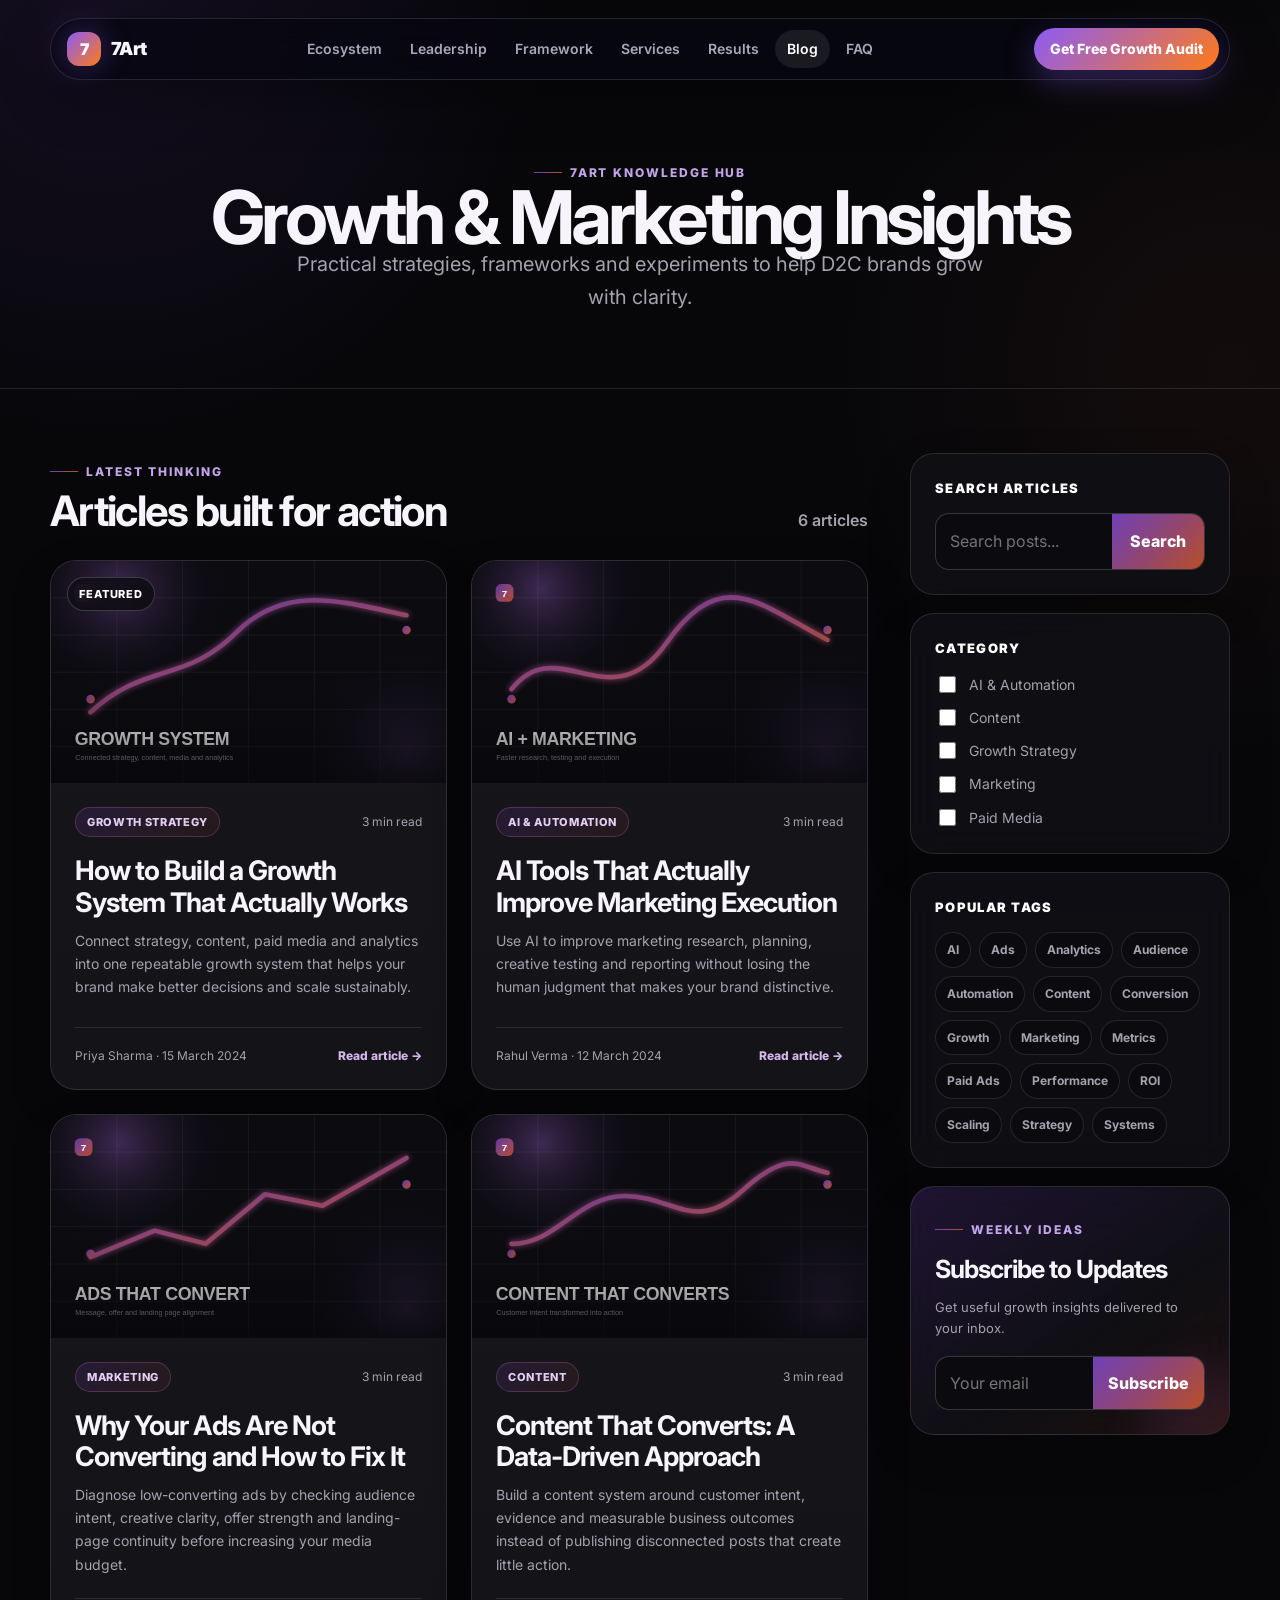
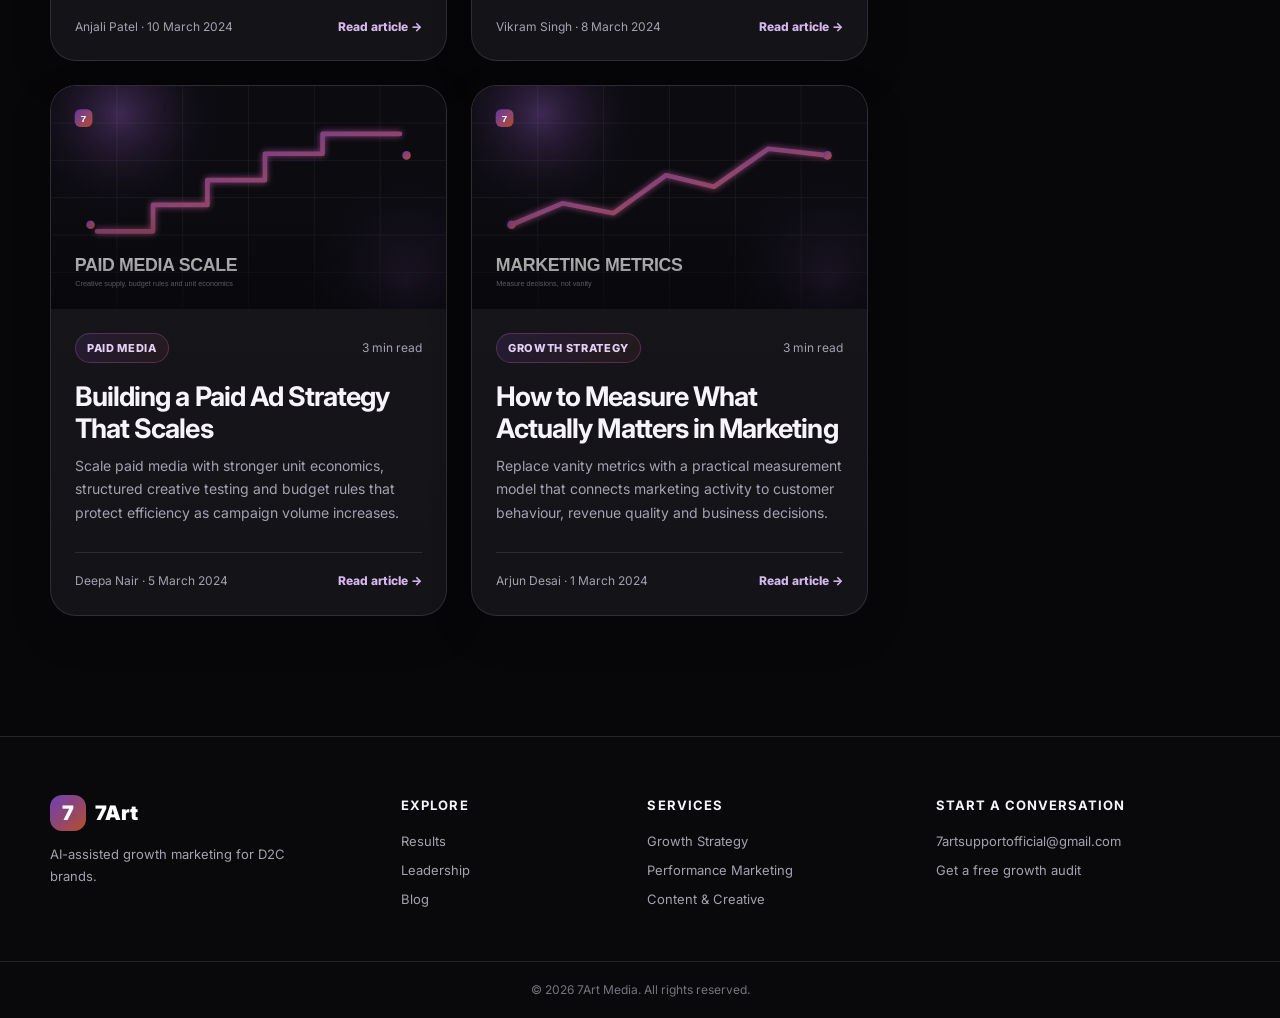
==== commit ffff5979: "Update blog.html" ====
--- a/blog.html
+++ b/blog.html
@@ -33,6 +33,7 @@
         <span class="global-nav__mark" aria-hidden="true">7</span><span>7Art</span>
       </a>
       <div class="global-nav__links" id="globalNavLinks" data-global-nav-links>
+        <a class="global-nav__link" href="/index.html#ecosystem">Ecosystem</a>
         <a class="global-nav__link" href="/leadership.html">Leadership</a>
         <a class="global-nav__link" href="/index.html#framework">Framework</a>
         <a class="global-nav__link" href="/index.html#services">Services</a>
--- a/blog-shared.css
+++ b/blog-shared.css
@@ -73,10 +73,10 @@
   text-align: center;
 }
 .blog-hero h1 {
-  max-width: 850px;
+  max-width: 1000px;
   margin: 18px auto 12px;
   font-size: clamp(40px, 7vw, 74px);
-  line-height: .98;
+  line-height: .48;
   letter-spacing: -.055em;
 }
 .blog-hero p { max-width: 700px; margin: 0 auto; color: var(--blog-muted); font-size: clamp(16px, 2vw, 20px); }
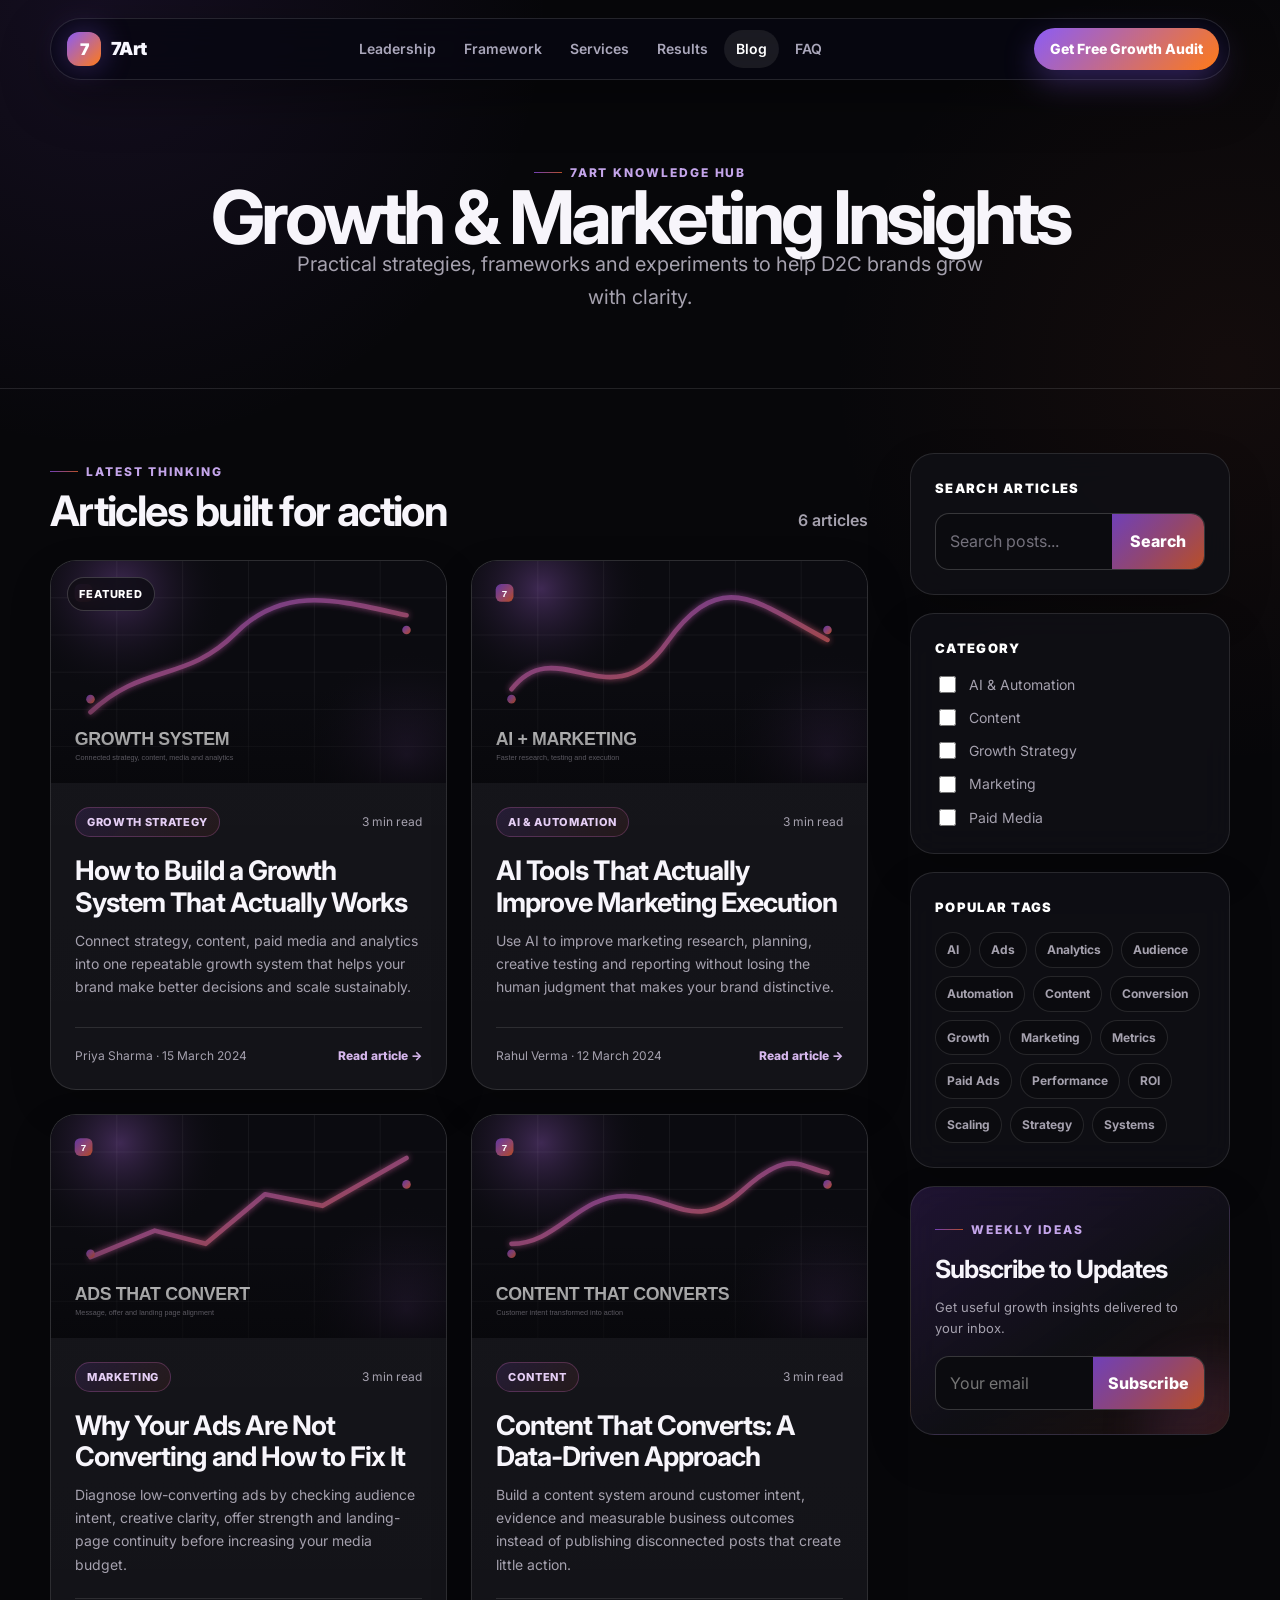
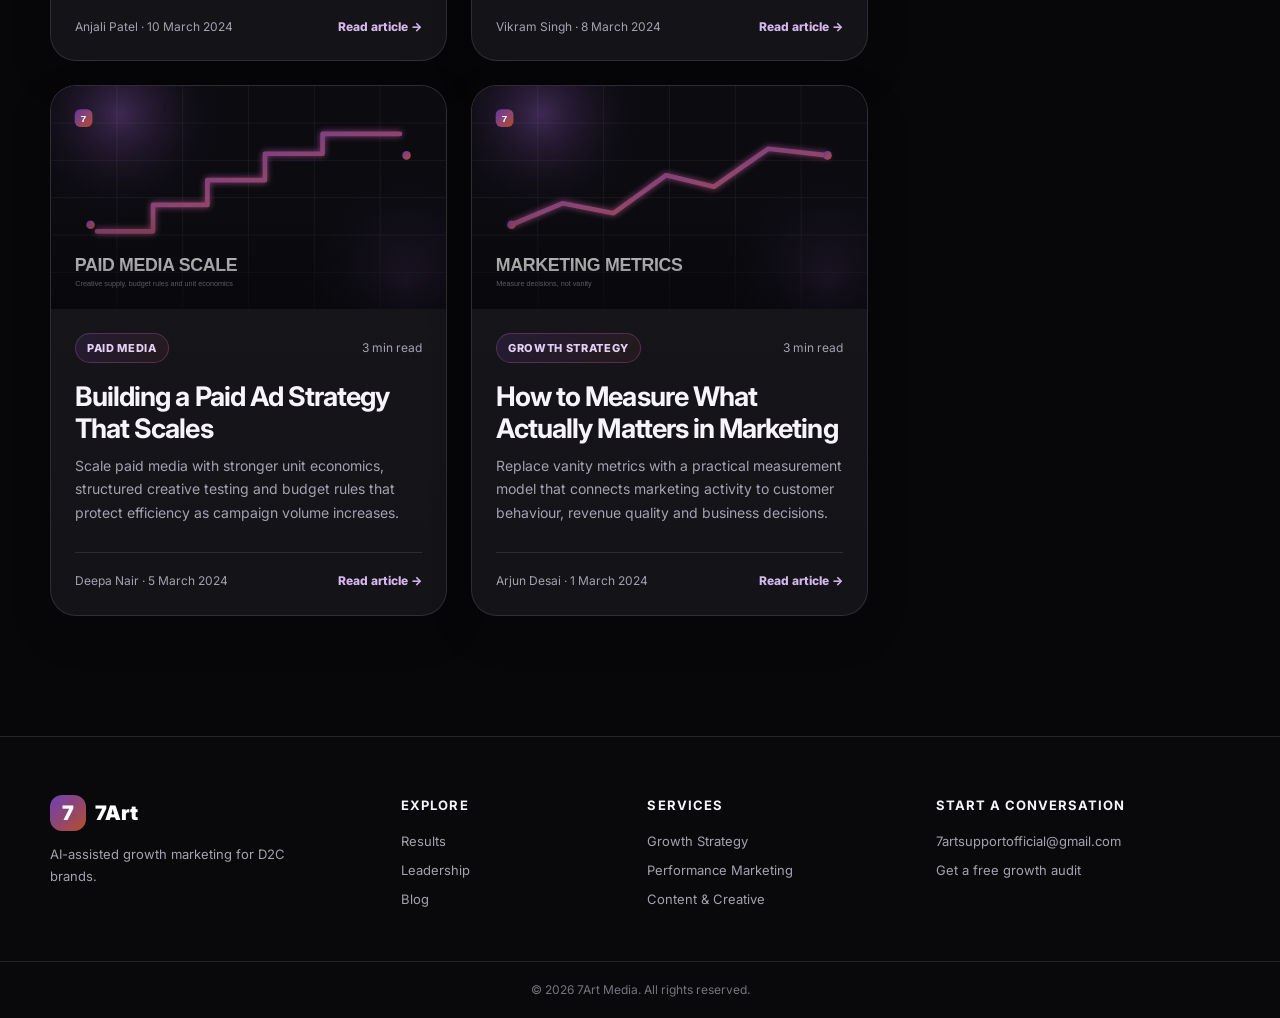
==== commit 99e532cb: "Add files via upload" ====
--- a/blog.html
+++ b/blog.html
@@ -33,7 +33,6 @@
         <span class="global-nav__mark" aria-hidden="true">7</span><span>7Art</span>
       </a>
       <div class="global-nav__links" id="globalNavLinks" data-global-nav-links>
-        <a class="global-nav__link" href="/index.html#ecosystem">Ecosystem</a>
         <a class="global-nav__link" href="/leadership.html">Leadership</a>
         <a class="global-nav__link" href="/index.html#framework">Framework</a>
         <a class="global-nav__link" href="/index.html#services">Services</a>
